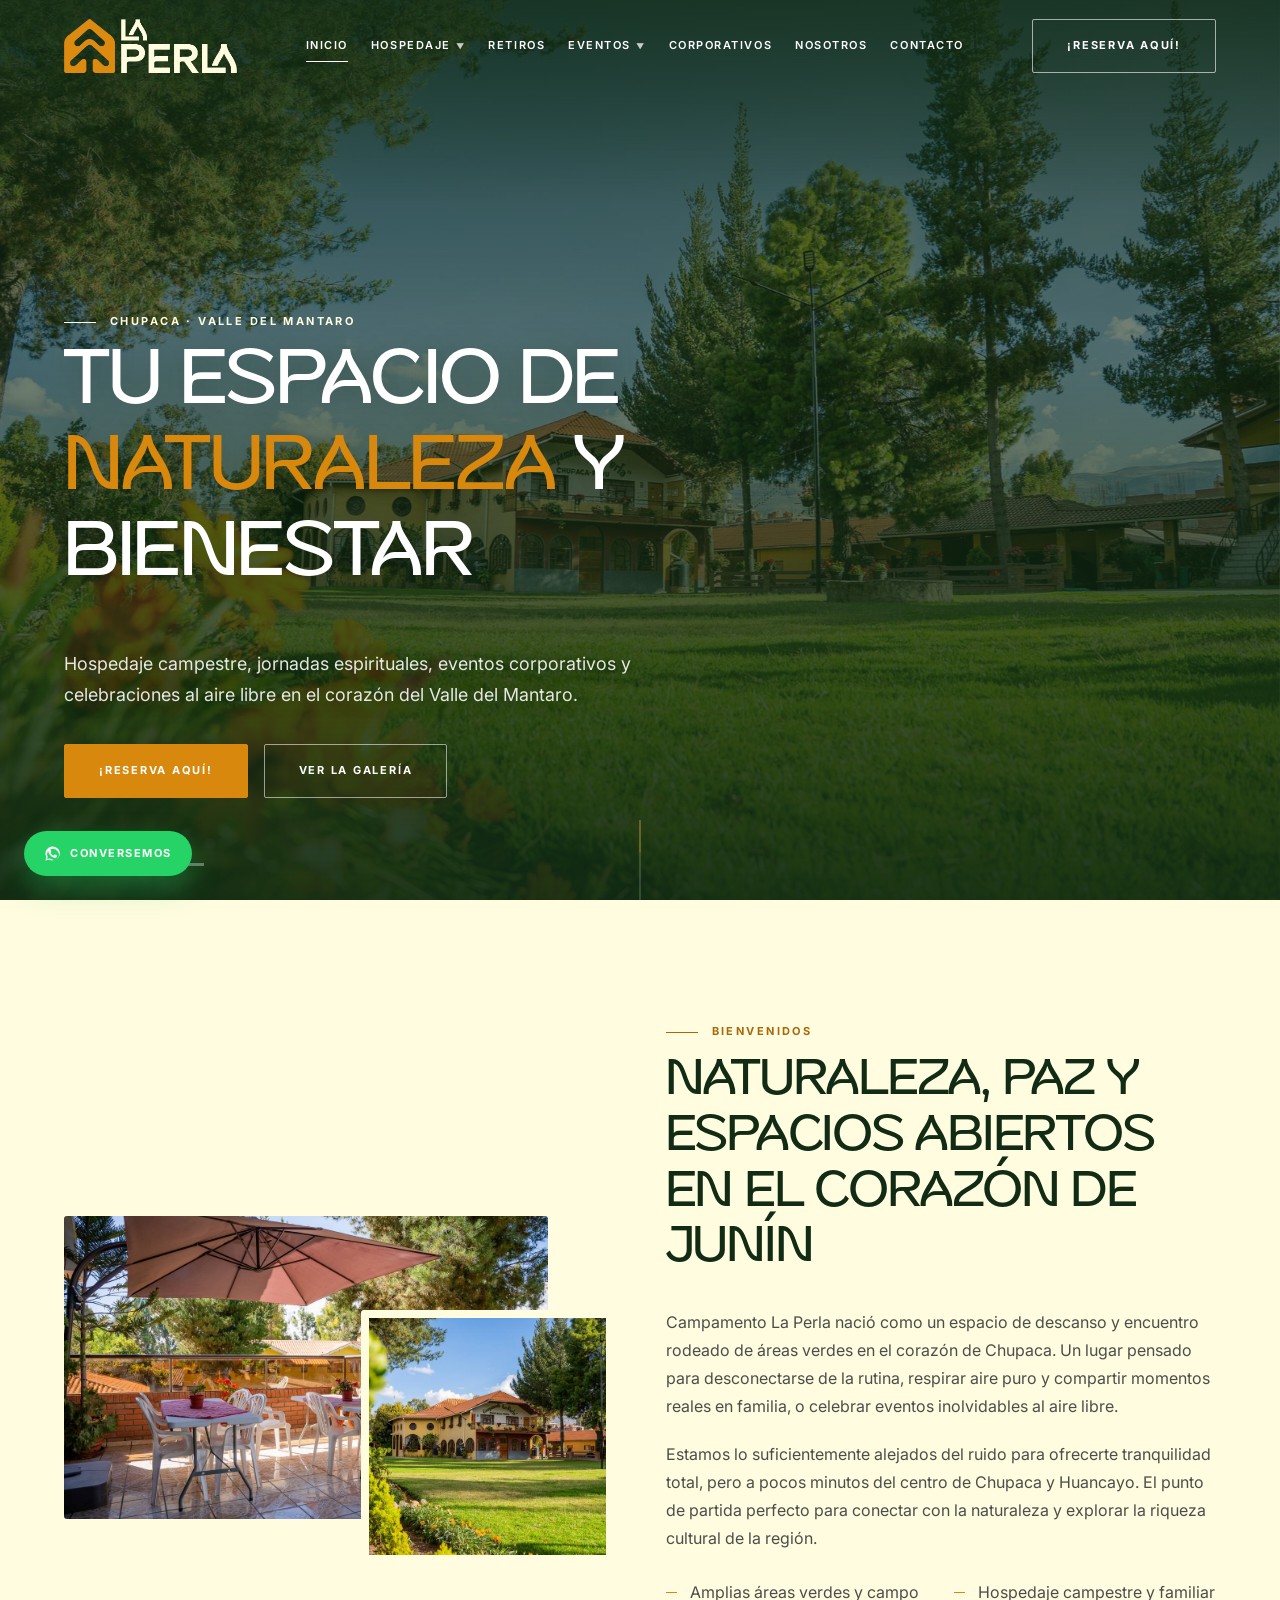
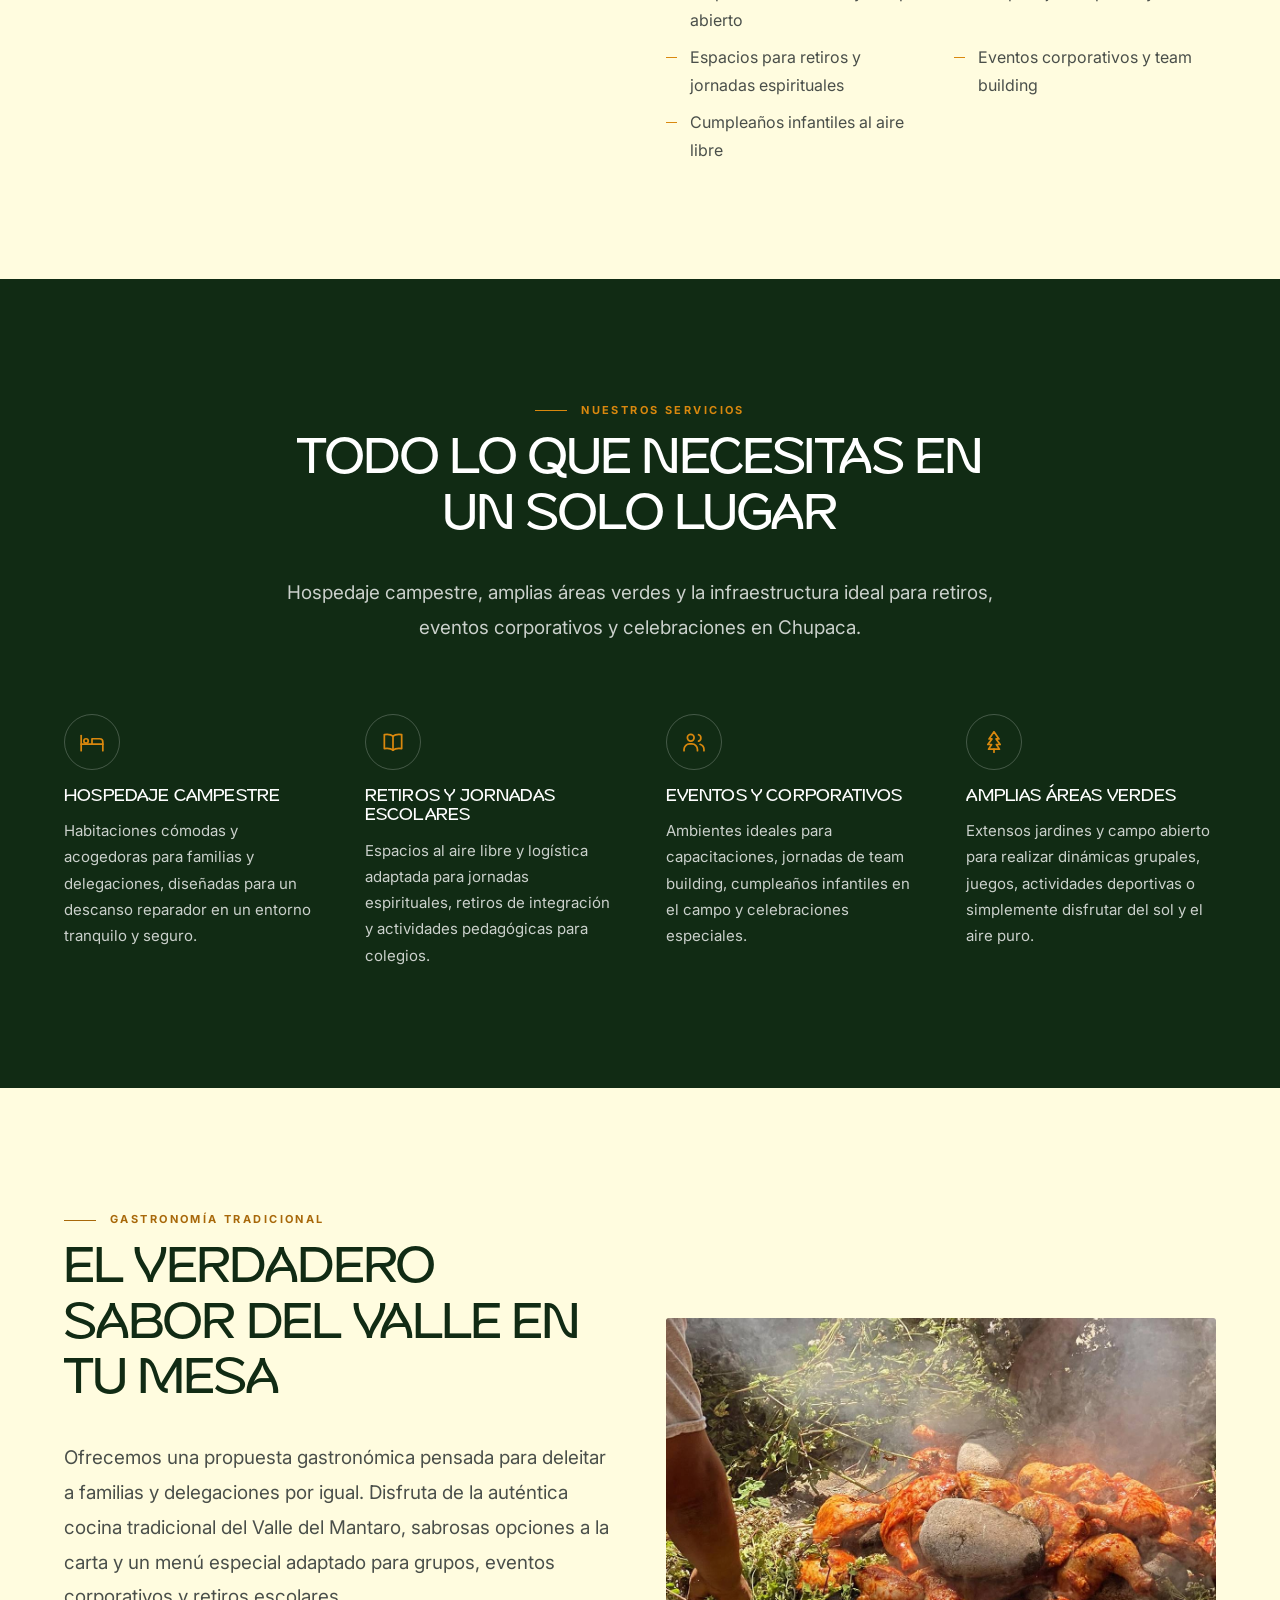
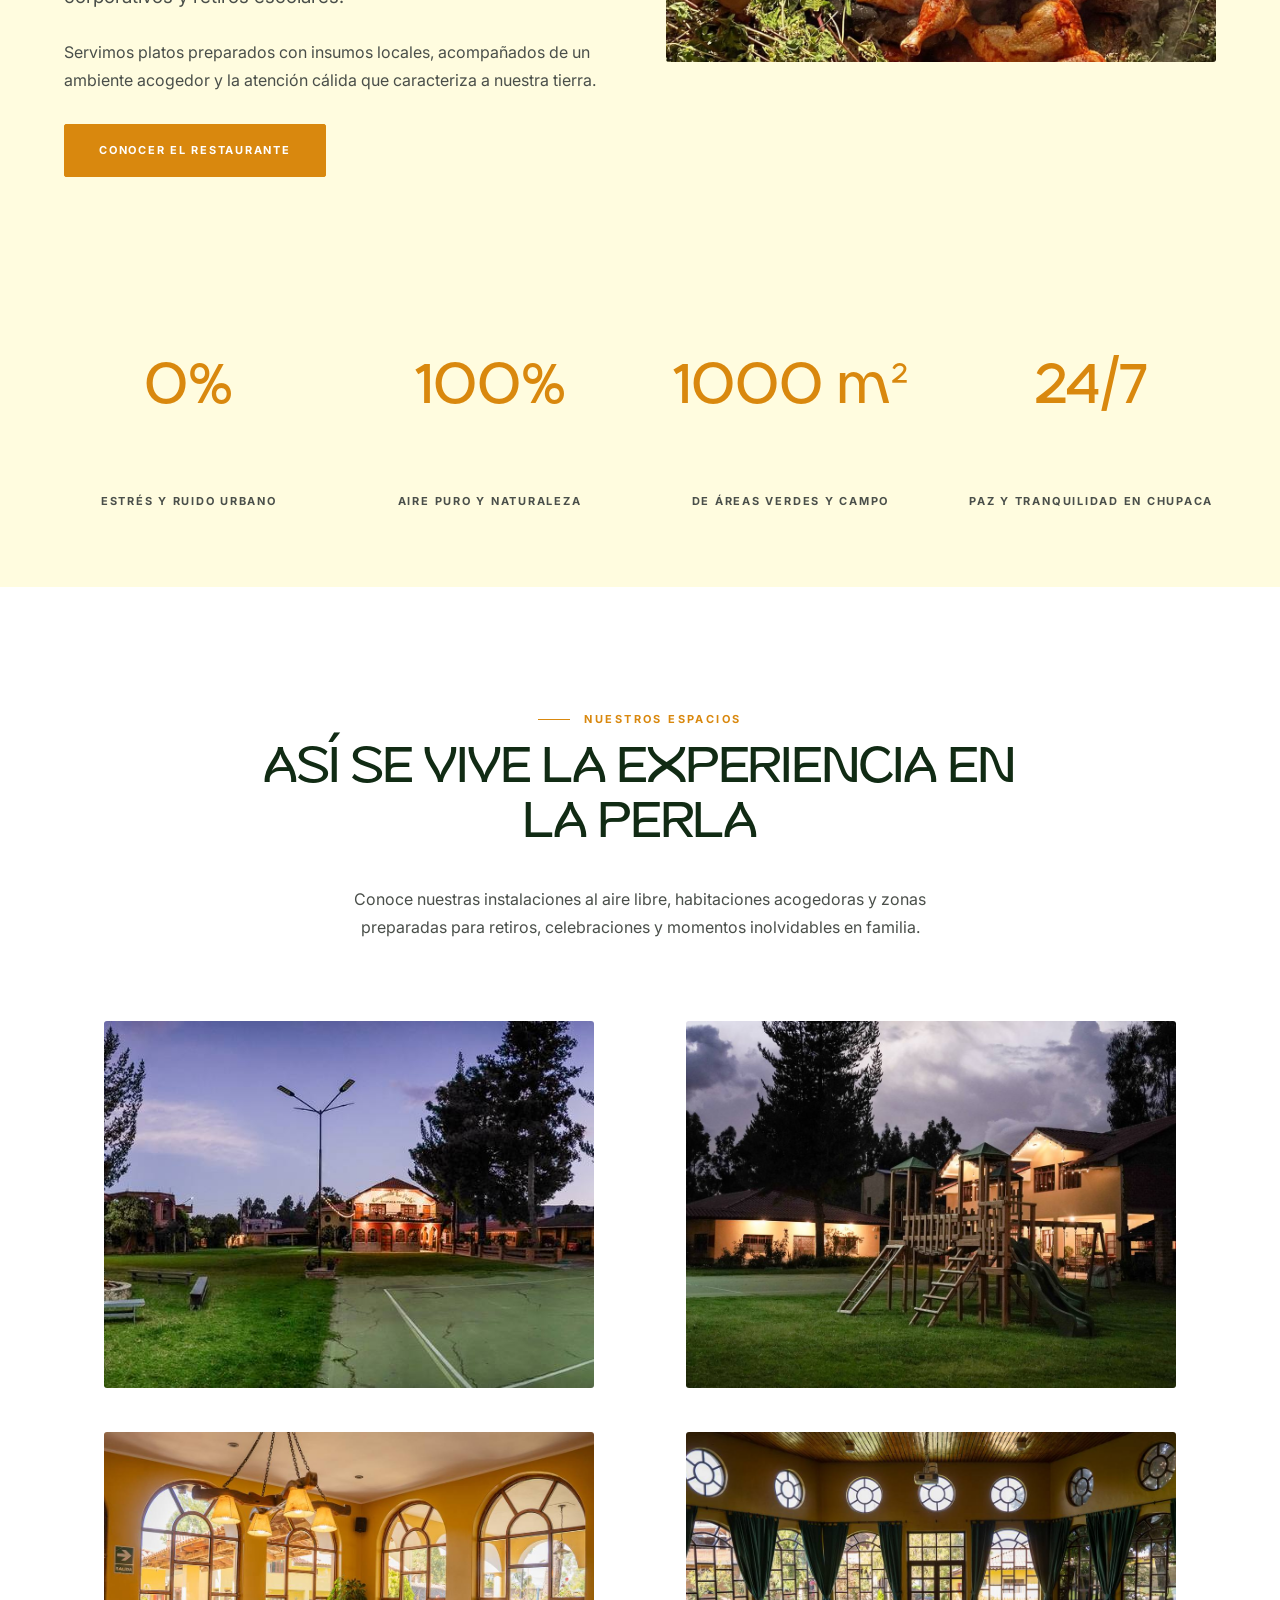
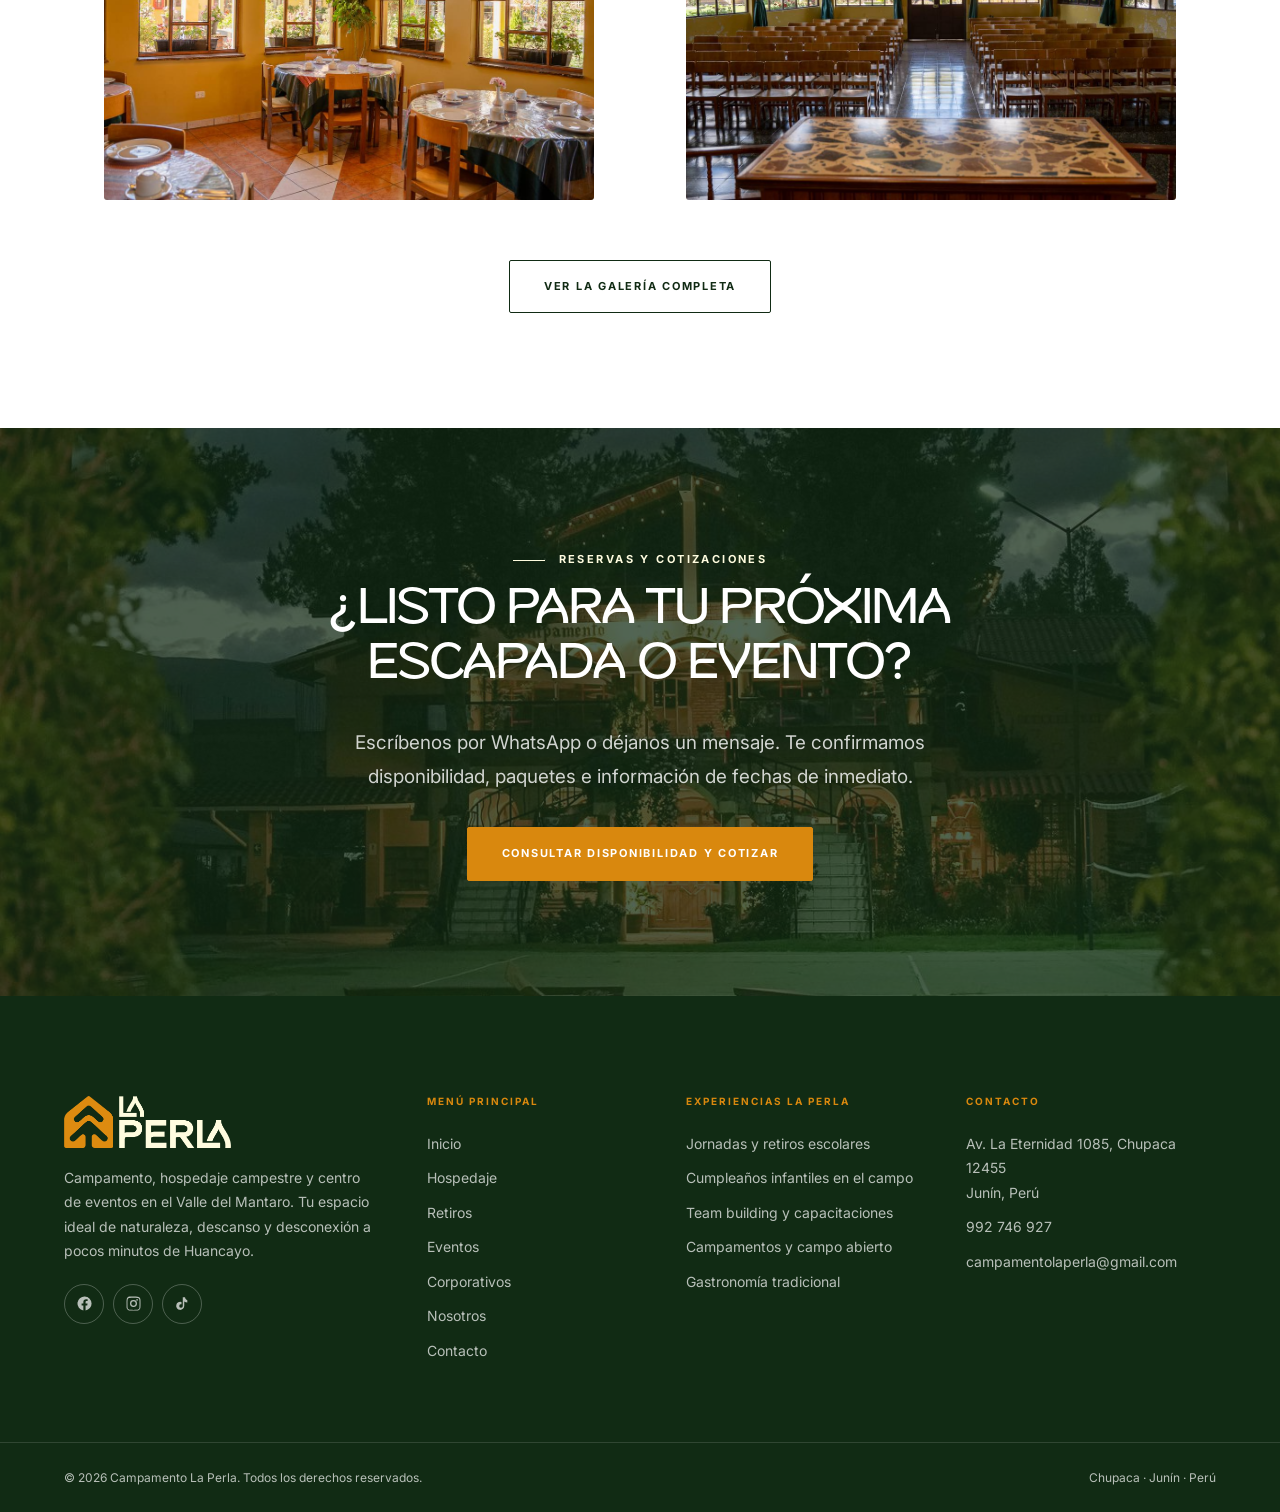
==== index.html @ 79bcc273 "Invierte los fondos de servicios y gastronomía en la portada - «Todo lo que necesitas en un solo lug" ====
<!DOCTYPE html>
<html lang="es-PE">
  <head>
    <meta charset="utf-8">
    <meta name="viewport" content="width=device-width, initial-scale=1">
    <title>Hospedaje campestre y eventos en Chupaca · Campamento La Perla</title>
    <meta name="description" content="Campamento La Perla: hospedaje campestre, retiros, eventos corporativos y celebraciones al aire libre en Chupaca, Valle del Mantaro, a minutos de Huancayo.">
    <meta name="theme-color" content="#112b14">
    <link rel="canonical" href="https://campamentolaperla.com.pe/index.html">

    <meta property="og:type" content="website">
    <meta property="og:site_name" content="Campamento La Perla">
    <meta property="og:title" content="Hospedaje campestre y eventos en Chupaca · Campamento La Perla">
    <meta property="og:description" content="Campamento La Perla: hospedaje campestre, retiros, eventos corporativos y celebraciones al aire libre en Chupaca, Valle del Mantaro, a minutos de Huancayo.">
    <meta property="og:image" content="https://campamentolaperla.com.pe/assets/img/hero-home-1.jpg">
    <meta property="og:locale" content="es_PE">

    <link rel="icon" type="image/png" sizes="32x32" href="favicon-32.png">
    <link rel="apple-touch-icon" href="favicon-180.png">
    <link rel="preload" as="font" type="font/woff2" href="assets/fonts/valden.woff2" crossorigin>
    <link rel="preload" as="font" type="font/woff2" href="assets/fonts/inter.woff2" crossorigin>
    <link rel="stylesheet" href="assets/css/style.css">
  </head>
  <body>
    <header class="site-header site-header--over" id="siteHeader">
      <div class="container site-header__inner">
        <a class="brand" href="index.html" aria-label="Campamento La Perla · inicio">
          <img class="brand__logo brand__logo--claro" src="assets/img/logo-claro.png"
               alt="Campamento La Perla" width="657" height="205">
          <img class="brand__logo brand__logo--oscuro" src="assets/img/logo-oscuro.png"
               alt="" aria-hidden="true" width="657" height="205">
        </a>

        <nav class="nav" aria-label="Navegación principal">
            <div class="nav__item"><a class="nav__link is-active" href="index.html">Inicio</a></div>
            <div class="nav__item">
              <a class="nav__link" href="hospedaje.html">Hospedaje <span class="nav__caret">▼</span></a>
              <div class="nav__sub">
              <a href="hospedaje.html">Habitaciones</a>
              <a href="restaurante.html">Restaurante</a>
              </div>
            </div>
            <div class="nav__item"><a class="nav__link" href="retiros.html">Retiros</a></div>
            <div class="nav__item">
              <a class="nav__link" href="eventos.html">Eventos <span class="nav__caret">▼</span></a>
              <div class="nav__sub">
              <a href="eventos.html">Eventos y fiestas</a>
              <a href="recreacion.html">Recreación</a>
              <a href="galeria.html">Galería</a>
              </div>
            </div>
            <div class="nav__item"><a class="nav__link" href="corporativos.html">Corporativos</a></div>
            <div class="nav__item"><a class="nav__link" href="nosotros.html">Nosotros</a></div>
            <div class="nav__item"><a class="nav__link" href="contacto.html">Contacto</a></div>
        </nav>

        <div class="site-header__actions">
          <a class="btn btn--ghost" href="contacto.html">¡Reserva aquí!</a>
          <button class="burger" id="burger" aria-label="Abrir menú" aria-expanded="false" aria-controls="mobileMenu">
            <span></span><span></span><span></span>
          </button>
        </div>
      </div>
    </header>

    <div class="mobile-menu" id="mobileMenu">
      <nav aria-label="Navegación móvil">
          <a href="index.html">Inicio</a>
          <a href="hospedaje.html">Hospedaje</a>
          <a class="is-sub" href="restaurante.html">Restaurante</a>
          <a href="retiros.html">Retiros</a>
          <a href="eventos.html">Eventos</a>
          <a class="is-sub" href="recreacion.html">Recreación</a>
          <a class="is-sub" href="galeria.html">Galería</a>
          <a href="corporativos.html">Corporativos</a>
          <a href="nosotros.html">Nosotros</a>
          <a href="contacto.html">Contacto</a>
      </nav>
      <div class="mobile-menu__foot">
        Av. La Eternidad 1085, Chupaca 12455<br>
        <a href="tel:+51992746927">992 746 927</a> · <a href="mailto:campamentolaperla@gmail.com">campamentolaperla@gmail.com</a>
      </div>
    </div>

    <main>
      <section class="hero">
        <div class="hero__slides" id="heroSlides">
          <div class="hero__slide is-active"><img src="assets/img/hero-home-1.jpg" alt="Áreas verdes de Campamento La Perla" fetchpriority="high"></div>
          <div class="hero__slide"><img src="assets/img/hero-home-2.jpg" alt="Fogata nocturna en el campamento" fetchpriority="high"></div>
          <div class="hero__slide"><img src="assets/img/hero-home-3.jpg" alt="Vista aérea del campamento y sus áreas verdes" fetchpriority="high"></div>
        </div>
        <div class="hero__media" style="z-index:1;background:transparent"><span style="display:none"></span></div>
        <div class="container hero__inner">
          <span class="eyebrow" style="color:var(--crema)" data-reveal>Chupaca · Valle del Mantaro</span>
          <h1 class="hero__title" data-reveal>Tu espacio de <em>naturaleza</em> y bienestar</h1>
          <p class="hero__sub" data-reveal>Hospedaje campestre, jornadas espirituales, eventos corporativos y celebraciones al aire libre en el corazón del Valle del Mantaro.</p>
          <div class="hero__actions" data-reveal>
            <a class="btn" href="contacto.html">¡Reserva aquí!</a>
            <a class="btn btn--outline-light" href="galeria.html">Ver la galería</a>
          </div>
        </div>
        <div class="hero__dots" id="heroDots">
          <button type="button" class="is-active" aria-label="Foto 1"></button>
          <button type="button" aria-label="Foto 2"></button>
          <button type="button" aria-label="Foto 3"></button>
        </div>
        <span class="scroll-cue" aria-hidden="true"></span>
      </section>

      <section class="section section--crema">
        <div class="container grid grid--split">
          <div class="media-stack" data-reveal>
            <div class="media media--wide media-stack__back"><img src="assets/img/home-intro.jpg" alt="Terraza con mesas y sombrillas frente a los jardines" loading="lazy" decoding="async"></div>
            <div class="media media--square media-stack__front"><img src="assets/img/home-intro-2.jpg" alt="Jardines y edificio principal" loading="lazy" decoding="async"></div>
          </div>
          <div data-reveal>
            <span class="eyebrow">Bienvenidos</span>
            <h2>Naturaleza, paz y espacios abiertos en el corazón de Junín</h2>
            <p>Campamento La Perla nació como un espacio de descanso y encuentro rodeado de áreas verdes en el corazón de Chupaca. Un lugar pensado para desconectarse de la rutina, respirar aire puro y compartir momentos reales en familia, o celebrar eventos inolvidables al aire libre.</p>
            <p>Estamos lo suficientemente alejados del ruido para ofrecerte tranquilidad total, pero a pocos minutos del centro de Chupaca y Huancayo. El punto de partida perfecto para conectar con la naturaleza y explorar la riqueza cultural de la región.</p>
            <ul class="check-list" style="margin-top:26px">
              <li>Amplias áreas verdes y campo abierto</li>
              <li>Hospedaje campestre y familiar</li>
              <li>Espacios para retiros y jornadas espirituales</li>
              <li>Eventos corporativos y team building</li>
              <li>Cumpleaños infantiles al aire libre</li>
            </ul>
          </div>
        </div>
      </section>

      <section class="section section--verde">
        <div class="container">
          <div class="stack-center section-head" data-reveal>
            <span class="eyebrow">Nuestros servicios</span>
            <h2>Todo lo que necesitas en un solo lugar</h2>
            <p class="lead">Hospedaje campestre, amplias áreas verdes y la infraestructura ideal para retiros, eventos corporativos y celebraciones en Chupaca.</p>
          </div>
          <div class="grid grid--4">
          <div class="feature" data-reveal>
            <div class="feature__icon"><svg viewBox="0 0 24 24" fill="none" stroke="currentColor" stroke-width="1.6" stroke-linecap="round" stroke-linejoin="round" aria-hidden="true"><path d="M2 20v-6h20v6"/><path d="M2 14V6"/><path d="M22 14v-2a3 3 0 0 0-3-3h-7v5"/><circle cx="6.5" cy="11" r="2"/></svg></div>
            <h4>Hospedaje campestre</h4>
            <p>Habitaciones cómodas y acogedoras para familias y delegaciones, diseñadas para un descanso reparador en un entorno tranquilo y seguro.</p>
          </div>
          <div class="feature" data-reveal>
            <div class="feature__icon"><svg viewBox="0 0 24 24" fill="none" stroke="currentColor" stroke-width="1.6" stroke-linecap="round" stroke-linejoin="round" aria-hidden="true"><path d="M12 6.6C10.4 5.1 7.9 4.6 4 5.1v13c3.9-.5 6.4 0 8 1.5 1.6-1.5 4.1-2 8-1.5v-13c-3.9-.5-6.4 0-8 1.5z"/><path d="M12 6.6v13"/></svg></div>
            <h4>Retiros y jornadas escolares</h4>
            <p>Espacios al aire libre y logística adaptada para jornadas espirituales, retiros de integración y actividades pedagógicas para colegios.</p>
          </div>
          <div class="feature" data-reveal>
            <div class="feature__icon"><svg viewBox="0 0 24 24" fill="none" stroke="currentColor" stroke-width="1.6" stroke-linecap="round" stroke-linejoin="round" aria-hidden="true"><circle cx="9" cy="8" r="3.1"/><path d="M2.8 20v-1.1A5.1 5.1 0 0 1 7.9 13.8h2.2a5.1 5.1 0 0 1 5.1 5.1V20"/><path d="M16.2 5.3a3.1 3.1 0 0 1 0 5.9"/><path d="M17.6 14.1A5.1 5.1 0 0 1 21.2 19v1"/></svg></div>
            <h4>Eventos y corporativos</h4>
            <p>Ambientes ideales para capacitaciones, jornadas de team building, cumpleaños infantiles en el campo y celebraciones especiales.</p>
          </div>
          <div class="feature" data-reveal>
            <div class="feature__icon"><svg viewBox="0 0 24 24" fill="none" stroke="currentColor" stroke-width="1.6" stroke-linecap="round" stroke-linejoin="round" aria-hidden="true"><path d="M12 2.6 7.4 9.2h2.7l-3.8 5.1h3.5L7 18.6h10l-2.8-4.3h3.5l-3.8-5.1h2.7z"/><path d="M12 18.6v2.8"/></svg></div>
            <h4>Amplias áreas verdes</h4>
            <p>Extensos jardines y campo abierto para realizar dinámicas grupales, juegos, actividades deportivas o simplemente disfrutar del sol y el aire puro.</p>
          </div>
          </div>
        </div>
      </section>

      <section class="section section--crema">
        <div class="container grid grid--split">
          <div data-reveal>
            <span class="eyebrow">Gastronomía tradicional</span>
            <h2>El verdadero sabor del valle en tu mesa</h2>
            <p class="lead">Ofrecemos una propuesta gastronómica pensada para deleitar a familias y delegaciones por igual. Disfruta de la auténtica cocina tradicional del Valle del Mantaro, sabrosas opciones a la carta y un menú especial adaptado para grupos, eventos corporativos y retiros escolares.</p>
            <p>Servimos platos preparados con insumos locales, acompañados de un ambiente acogedor y la atención cálida que caracteriza a nuestra tierra.</p>
            <p style="margin-top:30px"><a class="btn" href="restaurante.html">Conocer el restaurante</a></p>
          </div>
          <div class="media media--wide" data-reveal><img src="assets/img/home-gastronomia.jpg" alt="Pachamanca tradicional del Valle del Mantaro" loading="lazy" decoding="async"></div>
        </div>
      </section>

      <section class="section section--tight section--crema">
        <div class="container grid grid--4">
          <div class="stat" data-reveal><p class="stat__num">0%</p><p class="stat__label">Estrés y ruido urbano</p></div>
          <div class="stat" data-reveal><p class="stat__num">100%</p><p class="stat__label">Aire puro y naturaleza</p></div>
          <div class="stat" data-reveal><p class="stat__num">1000 m²</p><p class="stat__label">De áreas verdes y campo</p></div>
          <div class="stat" data-reveal><p class="stat__num">24/7</p><p class="stat__label">Paz y tranquilidad en Chupaca</p></div>
        </div>
      </section>

      <section class="section">
        <div class="container">
          <div class="stack-center section-head" data-reveal>
            <span class="eyebrow">Nuestros espacios</span>
            <h2>Así se vive la experiencia en La Perla</h2>
            <p>Conoce nuestras instalaciones al aire libre, habitaciones acogedoras y zonas preparadas para retiros, celebraciones y momentos inolvidables en familia.</p>
          </div>
          <div class="gallery" data-gallery>
            <figure class="gallery__item g-6" data-caption="Panorámica del campamento al atardecer"><img src="assets/img/home-espacios-1.jpg" alt="Panorámica del campamento al atardecer" loading="lazy" decoding="async"></figure>
            <figure class="gallery__item g-6" data-caption="Juegos y campo abierto al atardecer"><img src="assets/img/home-espacios-2.jpg" alt="Juegos y campo abierto al atardecer" loading="lazy" decoding="async"></figure>
            <figure class="gallery__item g-6" data-caption="Comedor del restaurante"><img src="assets/img/home-espacios-3.jpg" alt="Comedor del restaurante" loading="lazy" decoding="async"></figure>
            <figure class="gallery__item g-6" data-caption="Salón de convenciones"><img src="assets/img/home-espacios-4.jpg" alt="Salón de convenciones" loading="lazy" decoding="async"></figure>
          </div>
          <p class="stack-center" style="margin-top:44px" data-reveal><a class="btn btn--ghost" href="galeria.html">Ver la galería completa</a></p>
        </div>
      </section>

      <section class="section cta-band">
        <div class="cta-band__media"><img src="assets/img/home-cta.jpg" alt="¿Listo para tu próxima escapada o evento?" loading="lazy" decoding="async"></div>
        <div class="container stack-center text-light" data-reveal>
          <span class="eyebrow">Reservas y cotizaciones</span>
          <h2>¿Listo para tu próxima escapada o evento?</h2>
          <p class="lead">Escríbenos por WhatsApp o déjanos un mensaje. Te confirmamos disponibilidad, paquetes e información de fechas de inmediato.</p>
          <p style="margin-top:32px"><a class="btn" href="contacto.html">Consultar disponibilidad y cotizar</a></p>
        </div>
      </section>
    </main>

    <footer class="site-footer">
      <div class="container site-footer__grid">
        <div>
          <a class="brand" href="index.html" aria-label="Campamento La Perla · inicio">
          <img class="brand__logo brand__logo--claro" src="assets/img/logo-claro.png"
               alt="Campamento La Perla" width="657" height="205">
          <img class="brand__logo brand__logo--oscuro" src="assets/img/logo-oscuro.png"
               alt="" aria-hidden="true" width="657" height="205">
        </a>
          <p style="font-size:14px;max-width:36ch">Campamento, hospedaje campestre y centro de eventos en el Valle del Mantaro. Tu espacio ideal de naturaleza, descanso y desconexión a pocos minutos de Huancayo.</p>
          <div class="socials" style="margin-top:20px">
            <a href="https://www.facebook.com/laperlachupaca" target="_blank" rel="noopener" aria-label="Facebook"><svg viewBox="0 0 24 24" aria-hidden="true"><path d="M22 12a10 10 0 10-11.6 9.9v-7h-2.5V12h2.5V9.8c0-2.5 1.5-3.9 3.8-3.9 1.1 0 2.2.2 2.2.2v2.5h-1.3c-1.2 0-1.6.8-1.6 1.6V12h2.8l-.4 2.9h-2.4v7A10 10 0 0022 12z"/></svg></a>
            <a href="https://www.instagram.com/la_perla_campamento/" target="_blank" rel="noopener" aria-label="Instagram"><svg viewBox="0 0 24 24" aria-hidden="true"><path d="M12 2.2c3.2 0 3.6 0 4.9.1 1.2.1 1.8.2 2.2.4.6.2 1 .5 1.4.9.4.4.7.8.9 1.4.2.4.4 1 .4 2.2.1 1.3.1 1.7.1 4.9s0 3.6-.1 4.9c-.1 1.2-.2 1.8-.4 2.2-.2.6-.5 1-.9 1.4-.4.4-.8.7-1.4.9-.4.2-1 .4-2.2.4-1.3.1-1.7.1-4.9.1s-3.6 0-4.9-.1c-1.2-.1-1.8-.2-2.2-.4-.6-.2-1-.5-1.4-.9-.4-.4-.7-.8-.9-1.4-.2-.4-.4-1-.4-2.2C2.2 15.6 2.2 15.2 2.2 12s0-3.6.1-4.9c.1-1.2.2-1.8.4-2.2.2-.6.5-1 .9-1.4.4-.4.8-.7 1.4-.9.4-.2 1-.4 2.2-.4C8.4 2.2 8.8 2.2 12 2.2zm0 1.8c-3.1 0-3.5 0-4.7.1-.9 0-1.4.2-1.7.3-.4.2-.7.4-1 .7-.3.3-.5.6-.7 1-.1.3-.3.8-.3 1.7-.1 1.2-.1 1.6-.1 4.7s0 3.5.1 4.7c0 .9.2 1.4.3 1.7.2.4.4.7.7 1 .3.3.6.5 1 .7.3.1.8.3 1.7.3 1.2.1 1.6.1 4.7.1s3.5 0 4.7-.1c.9 0 1.4-.2 1.7-.3.4-.2.7-.4 1-.7.3-.3.5-.6.7-1 .1-.3.3-.8.3-1.7.1-1.2.1-1.6.1-4.7s0-3.5-.1-4.7c0-.9-.2-1.4-.3-1.7-.2-.4-.4-.7-.7-1-.3-.3-.6-.5-1-.7-.3-.1-.8-.3-1.7-.3-1.2-.1-1.6-.1-4.7-.1zm0 3.1a4.9 4.9 0 110 9.8 4.9 4.9 0 010-9.8zm0 8a3.1 3.1 0 100-6.2 3.1 3.1 0 000 6.2zm6.2-8.2a1.15 1.15 0 11-2.3 0 1.15 1.15 0 012.3 0z"/></svg></a>
            <a href="https://www.tiktok.com/@laperlahospedaje" target="_blank" rel="noopener" aria-label="TikTok"><svg viewBox="0 0 24 24" aria-hidden="true"><path d="M16.6 5.8a4.3 4.3 0 01-1-2.8h-3.2v12.6a2.5 2.5 0 11-1.8-2.4V9.9a5.7 5.7 0 103.9 5.4V9.1a7.4 7.4 0 004.3 1.4V7.3a4.3 4.3 0 01-2.2-1.5z"/></svg></a>
          </div>
        </div>
        <div>
          <h4>Menú principal</h4>
          <ul>
            <li><a href="index.html">Inicio</a></li><li><a href="hospedaje.html">Hospedaje</a></li><li><a href="retiros.html">Retiros</a></li><li><a href="eventos.html">Eventos</a></li><li><a href="corporativos.html">Corporativos</a></li><li><a href="nosotros.html">Nosotros</a></li><li><a href="contacto.html">Contacto</a></li>
          </ul>
        </div>
        <div>
          <h4>Experiencias La Perla</h4>
          <ul>
            <li><a href="retiros.html">Jornadas y retiros escolares</a></li>
            <li><a href="eventos.html">Cumpleaños infantiles en el campo</a></li>
            <li><a href="corporativos.html">Team building y capacitaciones</a></li>
            <li><a href="recreacion.html">Campamentos y campo abierto</a></li>
            <li><a href="restaurante.html">Gastronomía tradicional</a></li>
          </ul>
        </div>
        <div>
          <h4>Contacto</h4>
          <ul>
            <li>Av. La Eternidad 1085, Chupaca 12455<br>Junín, Perú</li>
            <li><a href="tel:+51992746927">992 746 927</a></li>
            <li><a href="mailto:campamentolaperla@gmail.com">campamentolaperla@gmail.com</a></li>
          </ul>
        </div>
      </div>
      <div class="container site-footer__bottom">
        <span>© <span id="year">2026</span> Campamento La Perla. Todos los derechos reservados.</span>
        <span>Chupaca · Junín · Perú</span>
      </div>
    </footer>

    <a class="wa-float" href="https://wa.me/51992746927?text=Hola%2C%20quisiera%20consultar%20disponibilidad%20en%20Campamento%20La%20Perla" target="_blank" rel="noopener">
      <svg viewBox="0 0 24 24" aria-hidden="true"><path d="M17.5 14.4c-.3-.2-1.7-.9-2-1-.3-.1-.5-.1-.7.2-.2.3-.7 1-.9 1.2-.2.2-.3.2-.6.1-.3-.2-1.2-.5-2.3-1.4-.9-.8-1.4-1.7-1.6-2-.2-.3 0-.5.1-.6l.5-.5c.1-.2.2-.3.3-.5 0-.2 0-.4-.1-.5l-.9-2.2c-.2-.6-.5-.5-.7-.5h-.6c-.2 0-.5.1-.8.4-.3.3-1 1-1 2.5s1.1 2.9 1.2 3.1c.2.2 2.2 3.3 5.2 4.6.7.3 1.3.5 1.7.6.7.2 1.4.2 1.9.1.6-.1 1.7-.7 2-1.4.2-.7.2-1.2.2-1.4-.1-.1-.3-.2-.6-.3zM12 2a10 10 0 00-8.6 15L2 22l5.2-1.4A10 10 0 1012 2zm0 18.2a8.2 8.2 0 01-4.2-1.1l-.3-.2-3.1.8.8-3-.2-.3a8.2 8.2 0 1113.2 3.4 8.2 8.2 0 01-6.2 2.4z"/></svg><span>Conversemos</span>
    </a>

    <button class="to-top" id="toTop" aria-label="Volver arriba">↑</button>

    <div class="lightbox" id="lightbox" role="dialog" aria-modal="true" aria-label="Visor de imágenes">
      <button class="lightbox__close" data-lb="close" aria-label="Cerrar">×</button>
      <button class="lightbox__nav lightbox__nav--prev" data-lb="prev" aria-label="Anterior">‹</button>
      <img id="lightboxImg" src="" alt="Imagen ampliada de la galería">
      <button class="lightbox__nav lightbox__nav--next" data-lb="next" aria-label="Siguiente">›</button>
      <p class="lightbox__caption" id="lightboxCaption"></p>
    </div>

    <script src="assets/js/main.js" defer></script>
  </body>
</html>
---- assets/css/style.css ----
/* ==========================================================================
   Campamento La Perla — hoja de estilos principal
   Paleta y tipografías según el manual de marca:
     Verde #112b14 · Naranja #d9880e · Crema #fffcdf
     Títulos: Valden · Cuerpo: Inter
   ========================================================================== */

/* --------------------------------------------------------------------------
   1. Tipografías (autoalojadas, sin depender de Google Fonts)
   -------------------------------------------------------------------------- */
@font-face {
  font-family: "Valden";
  src: url("../fonts/valden.woff2") format("woff2");
  font-weight: 400;
  font-style: normal;
  font-display: swap;
}

/* Inter variable: cubre todos los pesos de 100 a 900 en un solo archivo */
@font-face {
  font-family: "Inter";
  src: url("../fonts/inter.woff2") format("woff2-variations"),
       url("../fonts/inter.woff2") format("woff2");
  font-weight: 100 900;
  font-style: normal;
  font-display: swap;
}

/* --------------------------------------------------------------------------
   2. Tokens
   -------------------------------------------------------------------------- */
:root {
  --font-display: "Valden", "Trebuchet MS", Avenir, sans-serif;
  --font-body: "Inter", -apple-system, BlinkMacSystemFont, "Segoe UI", Roboto, sans-serif;

  /* Colores corporativos */
  --verde: #112b14;
  --naranja: #d9880e;
  --crema: #fffcdf;

  /* Derivados */
  --verde-claro: #1d4423;
  --verde-suave: #2f5c36;
  --naranja-oscuro: #a8680a;
  --crema-oscuro: #f2eec9;

  --color-text: #4a4f4a;
  --color-heading: var(--verde);
  --color-text-light: #fff;
  --color-text-muted: #8a8f88;

  --bg-primary: #fff;
  --bg-crema: var(--crema);
  --bg-verde: var(--verde);
  --bg-naranja: var(--naranja);

  --borde: #e4e2d2;

  --header-h: 92px;
  --gutter: clamp(20px, 5vw, 80px);
  --section-y: clamp(70px, 9vw, 130px);
  --maxw: 1320px;

  --ease: cubic-bezier(0.25, 0.46, 0.45, 0.94);

  scroll-behavior: smooth;
}

/* --------------------------------------------------------------------------
   3. Reset
   -------------------------------------------------------------------------- */
*, *::before, *::after { box-sizing: border-box; }
html, body { margin: 0; padding: 0; }

body {
  font-family: var(--font-body);
  font-size: 16px;
  font-weight: 400;
  line-height: 1.75;
  color: var(--color-text);
  background: var(--bg-primary);
  -webkit-font-smoothing: antialiased;
  overflow-x: hidden;
}
body.is-locked { overflow: hidden; }

img { max-width: 100%; height: auto; display: block; }
a { color: inherit; text-decoration: none; }
button { font: inherit; color: inherit; background: none; border: 0; cursor: pointer; }
ul { margin: 0; padding: 0; list-style: none; }
::selection { background: var(--naranja); color: #fff; }

/* --------------------------------------------------------------------------
   4. Tipografía
   -------------------------------------------------------------------------- */
h1, h2, h3, h4, h5, h6 {
  margin: 0 0 0.5em;
  font-family: var(--font-display);
  font-weight: 400;
  color: var(--color-heading);
  line-height: 1.12;
  letter-spacing: -0.005em;
  text-transform: uppercase;
}
h1 { font-size: clamp(2.3rem, 6vw, 5rem); }
h2 { font-size: clamp(1.85rem, 4vw, 3.1rem); }
h3 { font-size: clamp(1.25rem, 2.1vw, 1.75rem); }
h4 { font-size: 1.08rem; letter-spacing: 0.01em; }

p { margin: 0 0 1.2em; }
p:last-child { margin-bottom: 0; }
.lead { font-size: clamp(1.02rem, 1.5vw, 1.18rem); line-height: 1.85; }

.eyebrow {
  display: inline-block;
  margin: 0 0 20px;
  font-family: var(--font-body);
  font-size: 11px;
  font-weight: 700;
  letter-spacing: 0.22em;
  text-transform: uppercase;
  color: var(--naranja);
}
.eyebrow::before {
  content: "";
  display: inline-block;
  width: 32px;
  height: 1px;
  margin-right: 14px;
  vertical-align: middle;
  background: currentColor;
}

/* Bloques sobre fondo oscuro o de color */
.text-light,
.text-light h1, .text-light h2, .text-light h3, .text-light h4 { color: #fff; }
.text-light p { color: rgba(255, 255, 255, 0.8); }
.text-light .eyebrow { color: var(--crema); }

.section--crema { background: var(--bg-crema); }
.section--crema h2, .section--crema h3, .section--crema h4 { color: var(--verde); }
.section--crema .eyebrow { color: var(--naranja-oscuro); }

.section--naranja { background: var(--bg-naranja); }
.section--naranja, .section--naranja p { color: rgba(255, 255, 255, 0.92); }
.section--naranja h2, .section--naranja h3, .section--naranja h4 { color: #fff; }
.section--naranja .eyebrow { color: var(--crema); }

.section--verde { background: var(--bg-verde); }
.section--verde, .section--verde p { color: rgba(255, 255, 255, 0.78); }
.section--verde h2, .section--verde h3, .section--verde h4 { color: #fff; }
.section--verde .eyebrow { color: var(--naranja); }

/* --------------------------------------------------------------------------
   5. Layout
   -------------------------------------------------------------------------- */
.container {
  width: 100%;
  max-width: var(--maxw);
  margin-inline: auto;
  padding-inline: var(--gutter);
}
.container--narrow { max-width: 900px; }

.section { padding-block: var(--section-y); }
.section--tight { padding-block: clamp(48px, 6vw, 90px); }

.grid { display: grid; gap: clamp(28px, 4vw, 60px); }
.grid--2 { grid-template-columns: repeat(2, 1fr); }
.grid--3 { grid-template-columns: repeat(3, 1fr); }
.grid--4 { grid-template-columns: repeat(4, 1fr); }
.grid--split { grid-template-columns: 1fr 1fr; align-items: center; }

.stack-center { text-align: center; max-width: 760px; margin-inline: auto; }
.section-head { margin-bottom: clamp(40px, 5vw, 68px); }
.section-head p { max-width: 62ch; }
.stack-center.section-head p { margin-inline: auto; }

/* --------------------------------------------------------------------------
   6. Botones
   -------------------------------------------------------------------------- */
.btn {
  --btn-fg: #fff;
  --btn-bg: var(--naranja);
  --btn-bd: var(--naranja);
  display: inline-flex;
  align-items: center;
  justify-content: center;
  gap: 10px;
  padding: 16px 34px;
  font-family: var(--font-body);
  font-size: 11px;
  font-weight: 700;
  letter-spacing: 0.16em;
  text-transform: uppercase;
  color: var(--btn-fg);
  background: var(--btn-bg);
  border: 1px solid var(--btn-bd);
  border-radius: 2px;
  transition: background 0.3s var(--ease), color 0.3s var(--ease),
              border-color 0.3s var(--ease), transform 0.3s var(--ease);
}
.btn:hover { transform: translateY(-2px); --btn-bg: var(--naranja-oscuro); --btn-bd: var(--naranja-oscuro); }

.btn--verde { --btn-bg: var(--verde); --btn-bd: var(--verde); }
.btn--verde:hover { --btn-bg: var(--verde-claro); --btn-bd: var(--verde-claro); }

.btn--ghost { --btn-bg: transparent; --btn-fg: var(--verde); --btn-bd: var(--verde); }
.btn--ghost:hover { --btn-bg: var(--verde); --btn-fg: #fff; --btn-bd: var(--verde); }

.btn--light { --btn-bg: var(--crema); --btn-fg: var(--verde); --btn-bd: var(--crema); }
.btn--light:hover { --btn-bg: #fff; --btn-bd: #fff; }

.btn--outline-light { --btn-bg: transparent; --btn-fg: #fff; --btn-bd: rgba(255, 255, 255, 0.55); }
.btn--outline-light:hover { --btn-bg: #fff; --btn-fg: var(--verde); --btn-bd: #fff; }

.link-underline {
  position: relative;
  display: inline-block;
  padding-bottom: 4px;
  font-family: var(--font-body);
  font-size: 11px;
  font-weight: 700;
  letter-spacing: 0.18em;
  text-transform: uppercase;
  color: var(--naranja);
}
.link-underline::after {
  content: "";
  position: absolute;
  inset: auto 0 0 0;
  height: 1px;
  background: currentColor;
  transform: scaleX(1);
  transform-origin: right;
  transition: transform 0.4s var(--ease);
}
.link-underline:hover::after { transform: scaleX(0); }

/* --------------------------------------------------------------------------
   7. Cabecera y navegación
   -------------------------------------------------------------------------- */
.site-header {
  position: fixed;
  inset: 0 0 auto 0;
  z-index: 900;
  height: var(--header-h);
  display: flex;
  align-items: center;
  transition: background 0.4s var(--ease), height 0.4s var(--ease), box-shadow 0.4s var(--ease);
}
.site-header__inner {
  display: flex;
  align-items: center;
  justify-content: space-between;
  gap: 20px;
  width: 100%;
}

/* Logotipo: dos variantes, se alternan según el fondo */
.brand { display: block; flex-shrink: 0; line-height: 0; }
.brand__logo {
  display: block;
  width: auto;
  height: 54px;
  transition: height 0.4s var(--ease);
}
.brand__logo--oscuro { display: none; }
.site-header.is-stuck .brand__logo { height: 42px; }
.site-header.is-stuck .brand__logo--claro { display: none; }
.site-header.is-stuck .brand__logo--oscuro { display: block; }
.site-footer .brand__logo { height: 52px; }

.nav { display: flex; align-items: center; gap: clamp(12px, 1.8vw, 28px); }
.nav__item { position: relative; }
.nav__link {
  position: relative;
  display: inline-flex;
  align-items: center;
  gap: 5px;
  padding-block: 8px;
  font-family: var(--font-body);
  font-size: 11px;
  font-weight: 600;
  letter-spacing: 0.14em;
  text-transform: uppercase;
  white-space: nowrap;
}
.nav__link::after {
  content: "";
  position: absolute;
  inset: auto 0 2px 0;
  height: 1px;
  background: currentColor;
  transform: scaleX(0);
  transform-origin: left;
  transition: transform 0.35s var(--ease);
}
.nav__link:hover::after,
.nav__link.is-active::after { transform: scaleX(1); }
.nav__caret { font-size: 8px; opacity: 0.75; transition: transform 0.3s var(--ease); }
.nav__item:hover .nav__caret { transform: rotate(180deg); }

/* Submenú desplegable */
.nav__sub {
  position: absolute;
  top: 100%;
  left: 50%;
  min-width: 210px;
  padding: 10px 0;
  background: #fff;
  border-top: 2px solid var(--naranja);
  box-shadow: 0 18px 40px rgba(17, 43, 20, 0.16);
  opacity: 0;
  visibility: hidden;
  transform: translate(-50%, 8px);
  transition: opacity 0.28s var(--ease), transform 0.28s var(--ease), visibility 0.28s;
}
.nav__item:hover .nav__sub,
.nav__item:focus-within .nav__sub { opacity: 1; visibility: visible; transform: translate(-50%, 0); }
.nav__sub a {
  display: block;
  padding: 10px 22px;
  font-size: 11px;
  font-weight: 600;
  letter-spacing: 0.12em;
  text-transform: uppercase;
  color: var(--verde);
  white-space: nowrap;
  transition: background 0.25s var(--ease), color 0.25s var(--ease), padding-left 0.25s var(--ease);
}
.nav__sub a:hover,
.nav__sub a.is-active { background: var(--crema); color: var(--naranja-oscuro); padding-left: 28px; }

.site-header__actions { display: flex; align-items: center; gap: 16px; }

/* Sobre la foto de portada */
.site-header--over { color: #fff; }
.site-header--over::before {
  content: "";
  position: absolute;
  inset: 0 0 auto 0;
  height: 220%;
  z-index: -1;
  background: linear-gradient(180deg, rgba(17, 43, 20, 0.6) 0%, rgba(17, 43, 20, 0) 100%);
  pointer-events: none;
  transition: opacity 0.4s var(--ease);
}
.site-header--over .btn--ghost { --btn-fg: #fff; --btn-bd: rgba(255, 255, 255, 0.6); }
.site-header--over .btn--ghost:hover { --btn-bg: #fff; --btn-fg: var(--verde); --btn-bd: #fff; }

/* Tras hacer scroll */
.site-header.is-stuck {
  height: 74px;
  color: var(--verde);
  background: #fff;
  box-shadow: 0 2px 18px rgba(17, 43, 20, 0.09);
}
.site-header--over.is-stuck::before { opacity: 0; }
.site-header.is-stuck .btn--ghost { --btn-fg: var(--verde); --btn-bd: var(--verde); }

/* Hamburguesa */
.burger {
  display: none;
  flex-direction: column;
  justify-content: center;
  gap: 5px;
  width: 34px;
  height: 34px;
  z-index: 1001;
}
.burger span {
  display: block;
  width: 100%;
  height: 1.5px;
  background: currentColor;
  transition: transform 0.35s var(--ease), opacity 0.25s var(--ease);
}
.burger.is-open span:nth-child(1) { transform: translateY(6.5px) rotate(45deg); }
.burger.is-open span:nth-child(2) { opacity: 0; }
.burger.is-open span:nth-child(3) { transform: translateY(-6.5px) rotate(-45deg); }

/* Menú móvil */
.mobile-menu {
  position: fixed;
  inset: 0;
  z-index: 950;
  display: flex;
  flex-direction: column;
  justify-content: center;
  padding: 96px var(--gutter) 40px;
  background: var(--verde);
  color: #fff;
  overflow-y: auto;
  opacity: 0;
  visibility: hidden;
  transform: translateY(-12px);
  transition: opacity 0.4s var(--ease), transform 0.4s var(--ease), visibility 0.4s;
}
.mobile-menu.is-open { opacity: 1; visibility: visible; transform: none; }
.mobile-menu a {
  display: block;
  padding: 9px 0;
  font-family: var(--font-display);
  font-size: clamp(1.4rem, 5.5vw, 2rem);
  text-transform: uppercase;
  color: #fff;
  transition: color 0.3s var(--ease), padding-left 0.3s var(--ease);
}
.mobile-menu a:hover { color: var(--naranja); padding-left: 10px; }
.mobile-menu .is-sub { padding-left: 18px; font-size: clamp(1rem, 3.6vw, 1.25rem); opacity: 0.82; }
.mobile-menu .is-sub:hover { padding-left: 26px; }
.mobile-menu__foot {
  margin-top: 30px;
  padding-top: 22px;
  border-top: 1px solid rgba(255, 255, 255, 0.18);
  font-size: 13px;
  color: rgba(255, 255, 255, 0.68);
}

/* --------------------------------------------------------------------------
   8. Portada
   -------------------------------------------------------------------------- */
.hero {
  position: relative;
  display: flex;
  align-items: flex-end;
  min-height: 100svh;
  padding-bottom: clamp(56px, 8vw, 104px);
  overflow: hidden;
  color: #fff;
}
.hero--compact {
  min-height: 60svh;
  align-items: center;
  padding-block: calc(var(--header-h) + 40px) 40px;
}

.hero__media { position: absolute; inset: 0; z-index: 0; }
.hero__media img { width: 100%; height: 100%; object-fit: cover; }
.hero__media::after {
  content: "";
  position: absolute;
  inset: 0;
  background: linear-gradient(180deg, rgba(17, 43, 20, 0.78) 0%, rgba(17, 43, 20, 0.58) 38%, rgba(17, 43, 20, 0.94) 100%);
}

/* Carrusel de portada */
.hero__slides { position: absolute; inset: 0; z-index: 0; }
.hero__slide {
  position: absolute;
  inset: 0;
  opacity: 0;
  transition: opacity 1.4s var(--ease);
}
.hero__slide.is-active { opacity: 1; }
.hero__slide img { width: 100%; height: 100%; object-fit: cover; }
.hero__slide.is-active img { animation: heroZoom 9s var(--ease) both; }
@keyframes heroZoom { from { transform: scale(1.06); } to { transform: scale(1); } }

.hero__dots {
  position: absolute;
  left: var(--gutter);
  bottom: clamp(20px, 3vw, 34px);
  z-index: 4;
  display: flex;
  gap: 10px;
}
.hero__dots button {
  width: 40px;
  height: 3px;
  background: rgba(255, 255, 255, 0.35);
  transition: background 0.3s var(--ease);
}
.hero__dots button.is-active { background: var(--naranja); }

.hero__inner { position: relative; z-index: 2; width: 100%; }
.hero__title { color: #fff; max-width: 16ch; text-shadow: 0 2px 30px rgba(17, 43, 20, 0.4); }
.hero__title em { font-style: normal; color: var(--naranja); }
.hero__sub {
  max-width: 56ch;
  margin-top: 10px;
  font-size: clamp(1rem, 1.4vw, 1.14rem);
  color: rgba(255, 255, 255, 0.88);
  text-shadow: 0 1px 16px rgba(17, 43, 20, 0.5);
}
.hero__actions { display: flex; flex-wrap: wrap; align-items: center; gap: 16px; margin-top: 34px; }

/* Cabecera de página interior */
.page-head .hero__media::after {
  background: linear-gradient(180deg, rgba(17, 43, 20, 0.68) 0%, rgba(17, 43, 20, 0.5) 55%, rgba(17, 43, 20, 0.72) 100%);
}
.page-head__title { max-width: 22ch; font-size: clamp(2rem, 5vw, 4rem); }
.page-head .breadcrumbs {
  display: flex;
  gap: 10px;
  margin-top: 16px;
  font-size: 11px;
  font-weight: 600;
  letter-spacing: 0.16em;
  text-transform: uppercase;
  color: rgba(255, 255, 255, 0.72);
}
.page-head .breadcrumbs a:hover { color: #fff; }

.scroll-cue {
  position: absolute;
  left: 50%;
  bottom: 0;
  z-index: 3;
  width: 1px;
  height: 80px;
  background: rgba(255, 255, 255, 0.3);
  transform: translateX(-50%);
  overflow: hidden;
}
.scroll-cue::after {
  content: "";
  position: absolute;
  inset: 0 0 auto 0;
  height: 40%;
  background: var(--naranja);
  animation: cueRun 2.2s var(--ease) infinite;
}
@keyframes cueRun {
  0% { transform: translateY(-100%); }
  100% { transform: translateY(250%); }
}

/* --------------------------------------------------------------------------
   9. Media
   -------------------------------------------------------------------------- */
.media { position: relative; overflow: hidden; background: var(--crema-oscuro); border-radius: 3px; }
.media img { width: 100%; height: 100%; object-fit: cover; transition: transform 1.1s var(--ease); }
.media--tall { aspect-ratio: 3 / 4; }
.media--wide { aspect-ratio: 16 / 10; }
.media--square { aspect-ratio: 1 / 1; }
a:hover > .media img, .card:hover .media img, .media:hover img { transform: scale(1.05); }

.media-stack { position: relative; }
.media-stack { padding-bottom: 8%; }
.media-stack__back { width: 88%; }
.media-stack__front {
  position: absolute;
  right: 0;
  bottom: 0;
  width: 46%;
  border: 8px solid #fff;
  border-radius: 3px;
}
.section--crema .media-stack__front { border-color: var(--crema); }

/* --------------------------------------------------------------------------
   10. Tarjetas
   -------------------------------------------------------------------------- */
.card { display: flex; flex-direction: column; }
.card__body { padding-top: 20px; }
.card__meta {
  font-size: 10px;
  font-weight: 700;
  letter-spacing: 0.18em;
  text-transform: uppercase;
  color: var(--naranja);
}
.card__title { margin: 9px 0 8px; }
.card__foot { margin-top: 16px; }

/* Tarjeta sobre fondo de color */
.card--panel {
  padding: 34px 30px;
  background: rgba(255, 255, 255, 0.09);
  border: 1px solid rgba(255, 255, 255, 0.16);
  border-radius: 3px;
}
.section--crema .card--panel { background: #fff; border-color: var(--borde); }

.feature { padding: 4px 0; }
.feature__icon {
  display: grid;
  place-items: center;
  width: 56px;
  height: 56px;
  margin-bottom: 20px;
  border: 1px solid currentColor;
  border-radius: 50%;
  font-size: 21px;
  line-height: 1;
  color: var(--naranja);
}
.feature__icon svg { width: 26px; height: 26px; }
.text-light .feature__icon,
.section--naranja .feature__icon,
.section--verde .feature__icon { color: inherit; border-color: rgba(255, 255, 255, 0.3); }
/* Sobre el verde, el icono va en naranja para que destaque */
.section--verde .feature__icon { color: var(--naranja); border-color: rgba(255, 255, 255, 0.22); }
.feature h4 { margin-bottom: 9px; }
.feature p { font-size: 15px; }

/* Numeración de columnas */
.feature__num {
  display: block;
  margin-bottom: 14px;
  font-family: var(--font-display);
  font-size: 2.4rem;
  line-height: 1;
  color: var(--naranja);
}
.section--naranja .feature__num,
.section--verde .feature__num { color: var(--crema); }

.check-list { display: grid; grid-template-columns: repeat(2, minmax(0, 1fr)); gap: 9px 26px; }
.check-list li { position: relative; padding-left: 24px; font-size: 1rem; line-height: 1.75; }
.check-list li::before {
  content: "";
  position: absolute;
  left: 0;
  top: 14px;
  width: 11px;
  height: 1px;
  background: var(--naranja);
}
.text-light .check-list li::before,
.section--verde .check-list li::before { background: var(--crema); }

/* Cifras destacadas */
.stat { text-align: center; }
.stat__num {
  font-family: var(--font-display);
  font-size: clamp(2.1rem, 4.4vw, 3.6rem);
  line-height: 1;
  white-space: nowrap;
  color: var(--naranja);
}
.section--verde .stat__num, .text-light .stat__num { color: var(--crema); }
.stat__label {
  margin-top: 12px;
  font-size: 11px;
  font-weight: 700;
  letter-spacing: 0.16em;
  text-transform: uppercase;
  line-height: 1.6;
}

/* --------------------------------------------------------------------------
   11. Galería y visor
   -------------------------------------------------------------------------- */
.gallery { display: grid; grid-template-columns: repeat(12, 1fr); gap: 12px; }
.gallery__item {
  position: relative;
  cursor: zoom-in;
  overflow: hidden;
  background: var(--crema-oscuro);
  border-radius: 3px;
}
.gallery__item img { width: 100%; height: 100%; object-fit: cover; transition: transform 1s var(--ease); }
.gallery__item:hover img { transform: scale(1.06); }
.gallery__item::after {
  content: "+";
  position: absolute;
  inset: 0;
  display: grid;
  place-items: center;
  font-family: var(--font-display);
  font-size: 38px;
  color: #fff;
  background: rgba(17, 43, 20, 0.42);
  opacity: 0;
  transition: opacity 0.4s var(--ease);
}
.gallery__item:hover::after { opacity: 1; }

.g-3 { grid-column: span 3; aspect-ratio: 3 / 4; }
.g-4 { grid-column: span 4; aspect-ratio: 3 / 4; }
.g-6 { grid-column: span 6; aspect-ratio: 4 / 3; }
.g-8 { grid-column: span 8; aspect-ratio: 16 / 9; }
.g-12 { grid-column: span 12; aspect-ratio: 21 / 9; }

.lightbox {
  position: fixed;
  inset: 0;
  z-index: 1200;
  display: grid;
  place-items: center;
  padding: 40px;
  background: rgba(10, 22, 12, 0.96);
  opacity: 0;
  visibility: hidden;
  transition: opacity 0.35s var(--ease), visibility 0.35s;
}
.lightbox.is-open { opacity: 1; visibility: visible; }
.lightbox img { max-width: min(1200px, 92vw); max-height: 84vh; object-fit: contain; }
.lightbox__close, .lightbox__nav {
  position: absolute;
  display: grid;
  place-items: center;
  width: 50px;
  height: 50px;
  color: #fff;
  font-size: 25px;
  line-height: 1;
  border: 1px solid rgba(255, 255, 255, 0.3);
  border-radius: 50%;
  transition: background 0.3s var(--ease), color 0.3s var(--ease);
}
.lightbox__close:hover, .lightbox__nav:hover { background: var(--naranja); border-color: var(--naranja); }
.lightbox__close { top: 24px; right: 24px; }
.lightbox__nav--prev { left: 24px; top: 50%; transform: translateY(-50%); }
.lightbox__nav--next { right: 24px; top: 50%; transform: translateY(-50%); }
.lightbox__caption {
  position: absolute;
  left: 50%;
  bottom: 24px;
  transform: translateX(-50%);
  font-size: 11px;
  letter-spacing: 0.16em;
  text-transform: uppercase;
  color: rgba(255, 255, 255, 0.72);
}

/* --------------------------------------------------------------------------
   12. Franja con imagen de fondo
   -------------------------------------------------------------------------- */
.cta-band { position: relative; overflow: hidden; color: #fff; }
.cta-band__media { position: absolute; inset: 0; }
.cta-band__media img { width: 100%; height: 100%; object-fit: cover; }
.cta-band__media::after { content: ""; position: absolute; inset: 0; background: rgba(17, 43, 20, 0.72); }
.cta-band .container { position: relative; z-index: 2; }

/* --------------------------------------------------------------------------
   13. Formularios
   -------------------------------------------------------------------------- */
.form { display: grid; gap: 20px; }
.form__row { display: grid; grid-template-columns: repeat(2, 1fr); gap: 20px; }
.field { display: grid; gap: 7px; }
.field label {
  font-size: 10px;
  font-weight: 700;
  letter-spacing: 0.18em;
  text-transform: uppercase;
  color: var(--verde);
}
.field input, .field select, .field textarea {
  width: 100%;
  padding: 13px 0;
  font-family: var(--font-body);
  font-size: 15px;
  color: var(--verde);
  background: transparent;
  border: 0;
  border-bottom: 1px solid var(--borde);
  border-radius: 0;
  transition: border-color 0.3s var(--ease);
}
.field textarea { resize: vertical; min-height: 118px; }
.field input:focus, .field select:focus, .field textarea:focus {
  outline: none;
  border-bottom-color: var(--naranja);
}
.field input::placeholder, .field textarea::placeholder { color: var(--color-text-muted); }

.form__note { font-size: 12px; color: var(--color-text-muted); }
.form__status {
  padding: 14px 18px;
  font-size: 13px;
  background: var(--crema);
  border-left: 3px solid var(--naranja);
}
.form__status[hidden] { display: none; }

/* --------------------------------------------------------------------------
   14. Contacto
   -------------------------------------------------------------------------- */
.info-list { display: grid; gap: 26px; }
.info-list dt {
  margin-bottom: 5px;
  font-size: 10px;
  font-weight: 700;
  letter-spacing: 0.18em;
  text-transform: uppercase;
  color: var(--naranja);
}
.info-list dd {
  margin: 0;
  font-family: var(--font-display);
  font-size: clamp(1.05rem, 1.6vw, 1.32rem);
  color: var(--verde);
  text-transform: none;
}
.info-list dd a:hover { color: var(--naranja); }
.map-frame { aspect-ratio: 16 / 9; width: 100%; border: 0; }

/* --------------------------------------------------------------------------
   15. Pie de página
   -------------------------------------------------------------------------- */
.site-footer { padding-top: clamp(60px, 8vw, 100px); background: var(--verde); color: rgba(255, 255, 255, 0.7); }
.site-footer h4 {
  margin-bottom: 20px;
  font-family: var(--font-body);
  font-size: 10px;
  font-weight: 700;
  letter-spacing: 0.2em;
  color: var(--naranja);
}
.site-footer a:hover { color: var(--naranja); }
.site-footer__grid {
  display: grid;
  grid-template-columns: 1.5fr 1fr 1.1fr 1.2fr;
  gap: clamp(28px, 4vw, 56px);
  padding-bottom: clamp(46px, 6vw, 74px);
}
.site-footer__grid ul li { padding: 5px 0; font-size: 14px; }
.site-footer .brand { color: #fff; margin-bottom: 18px; }
.site-footer__bottom {
  display: flex;
  flex-wrap: wrap;
  align-items: center;
  justify-content: space-between;
  gap: 14px;
  padding-block: 24px;
  border-top: 1px solid rgba(255, 255, 255, 0.13);
  font-size: 12px;
}
.socials { display: flex; gap: 9px; }
.socials a {
  display: grid;
  place-items: center;
  width: 40px;
  height: 40px;
  border: 1px solid rgba(255, 255, 255, 0.25);
  border-radius: 50%;
  transition: background 0.3s var(--ease), border-color 0.3s var(--ease), color 0.3s var(--ease);
}
.socials a:hover { background: var(--naranja); border-color: var(--naranja); color: #fff; }
.socials svg { width: 17px; height: 17px; fill: currentColor; }

/* --------------------------------------------------------------------------
   16. Flotantes
   -------------------------------------------------------------------------- */
.to-top {
  position: fixed;
  right: 24px;
  bottom: 24px;
  z-index: 800;
  display: grid;
  place-items: center;
  width: 48px;
  height: 48px;
  color: #fff;
  background: var(--verde);
  border-radius: 50%;
  opacity: 0;
  visibility: hidden;
  transform: translateY(12px);
  transition: opacity 0.35s var(--ease), transform 0.35s var(--ease), visibility 0.35s, background 0.3s;
}
.to-top:hover { background: var(--naranja); }
.to-top.is-visible { opacity: 1; visibility: visible; transform: none; }

.wa-float {
  position: fixed;
  left: 24px;
  bottom: 24px;
  z-index: 800;
  display: inline-flex;
  align-items: center;
  gap: 9px;
  padding: 13px 20px;
  font-size: 11px;
  font-weight: 700;
  letter-spacing: 0.14em;
  text-transform: uppercase;
  color: #fff;
  background: #25d366;
  border-radius: 999px;
  box-shadow: 0 12px 28px rgba(37, 211, 102, 0.34);
  transition: transform 0.3s var(--ease);
}
.wa-float:hover { transform: translateY(-3px); }
.wa-float svg { width: 17px; height: 17px; fill: currentColor; }

/* --------------------------------------------------------------------------
   17. Animaciones
   -------------------------------------------------------------------------- */
[data-reveal] {
  opacity: 0;
  transform: translateY(26px);
  transition: opacity 0.9s var(--ease), transform 0.9s var(--ease);
}
[data-reveal].is-visible { opacity: 1; transform: none; }

@media (prefers-reduced-motion: reduce) {
  *, *::before, *::after {
    animation-duration: 0.001ms !important;
    animation-iteration-count: 1 !important;
    transition-duration: 0.001ms !important;
  }
  [data-reveal] { opacity: 1; transform: none; }
}

/* --------------------------------------------------------------------------
   18. Responsive
   -------------------------------------------------------------------------- */
@media (max-width: 1200px) {
  .nav { gap: 12px; }
  .nav__link { font-size: 10px; letter-spacing: 0.1em; }
}

@media (max-width: 1100px) {
  .site-footer__grid { grid-template-columns: 1fr 1fr; }
}

@media (max-width: 1023px) {
  .nav { display: none; }
  .burger { display: flex; }
  .site-header__actions .btn { display: none; }
  .grid--3, .grid--4 { grid-template-columns: repeat(2, 1fr); }
  .grid--split { grid-template-columns: 1fr; }
  .media-stack__front { position: static; width: 100%; margin-top: 12px; border: 0; }
  .media-stack__back { width: 100%; }
  .g-3, .g-4, .g-6, .g-8 { grid-column: span 6; }
}

@media (max-width: 640px) {
  :root { --header-h: 74px; }
  .grid--2, .grid--3, .grid--4 { grid-template-columns: 1fr; }
  .form__row { grid-template-columns: 1fr; }
  .check-list { grid-template-columns: 1fr; }
  .g-3, .g-4, .g-6, .g-8, .g-12 { grid-column: span 12; aspect-ratio: 4 / 3; }
  .site-footer__grid { grid-template-columns: 1fr; }
  .brand__tag { display: none; }
  .wa-float span { display: none; }
  .wa-float { padding: 15px; }
  .hero__dots { left: 50%; transform: translateX(-50%); }
}
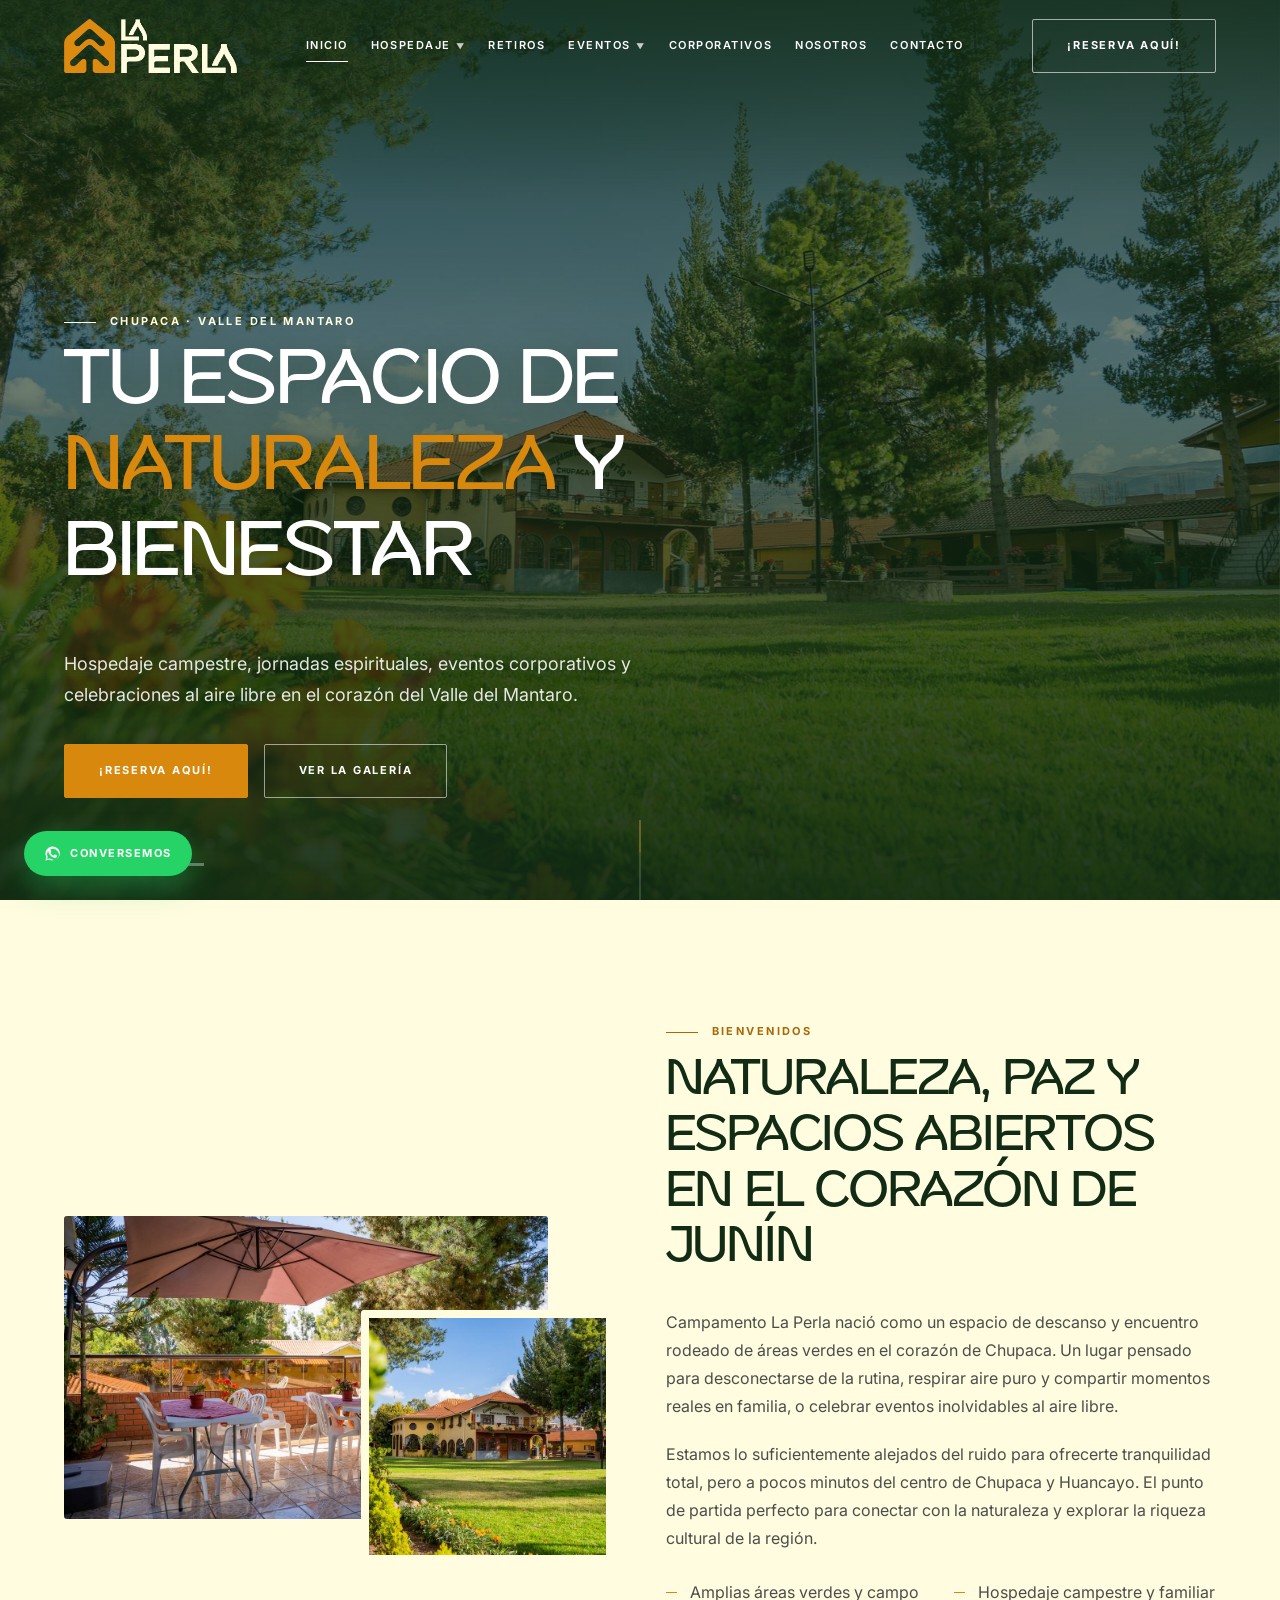
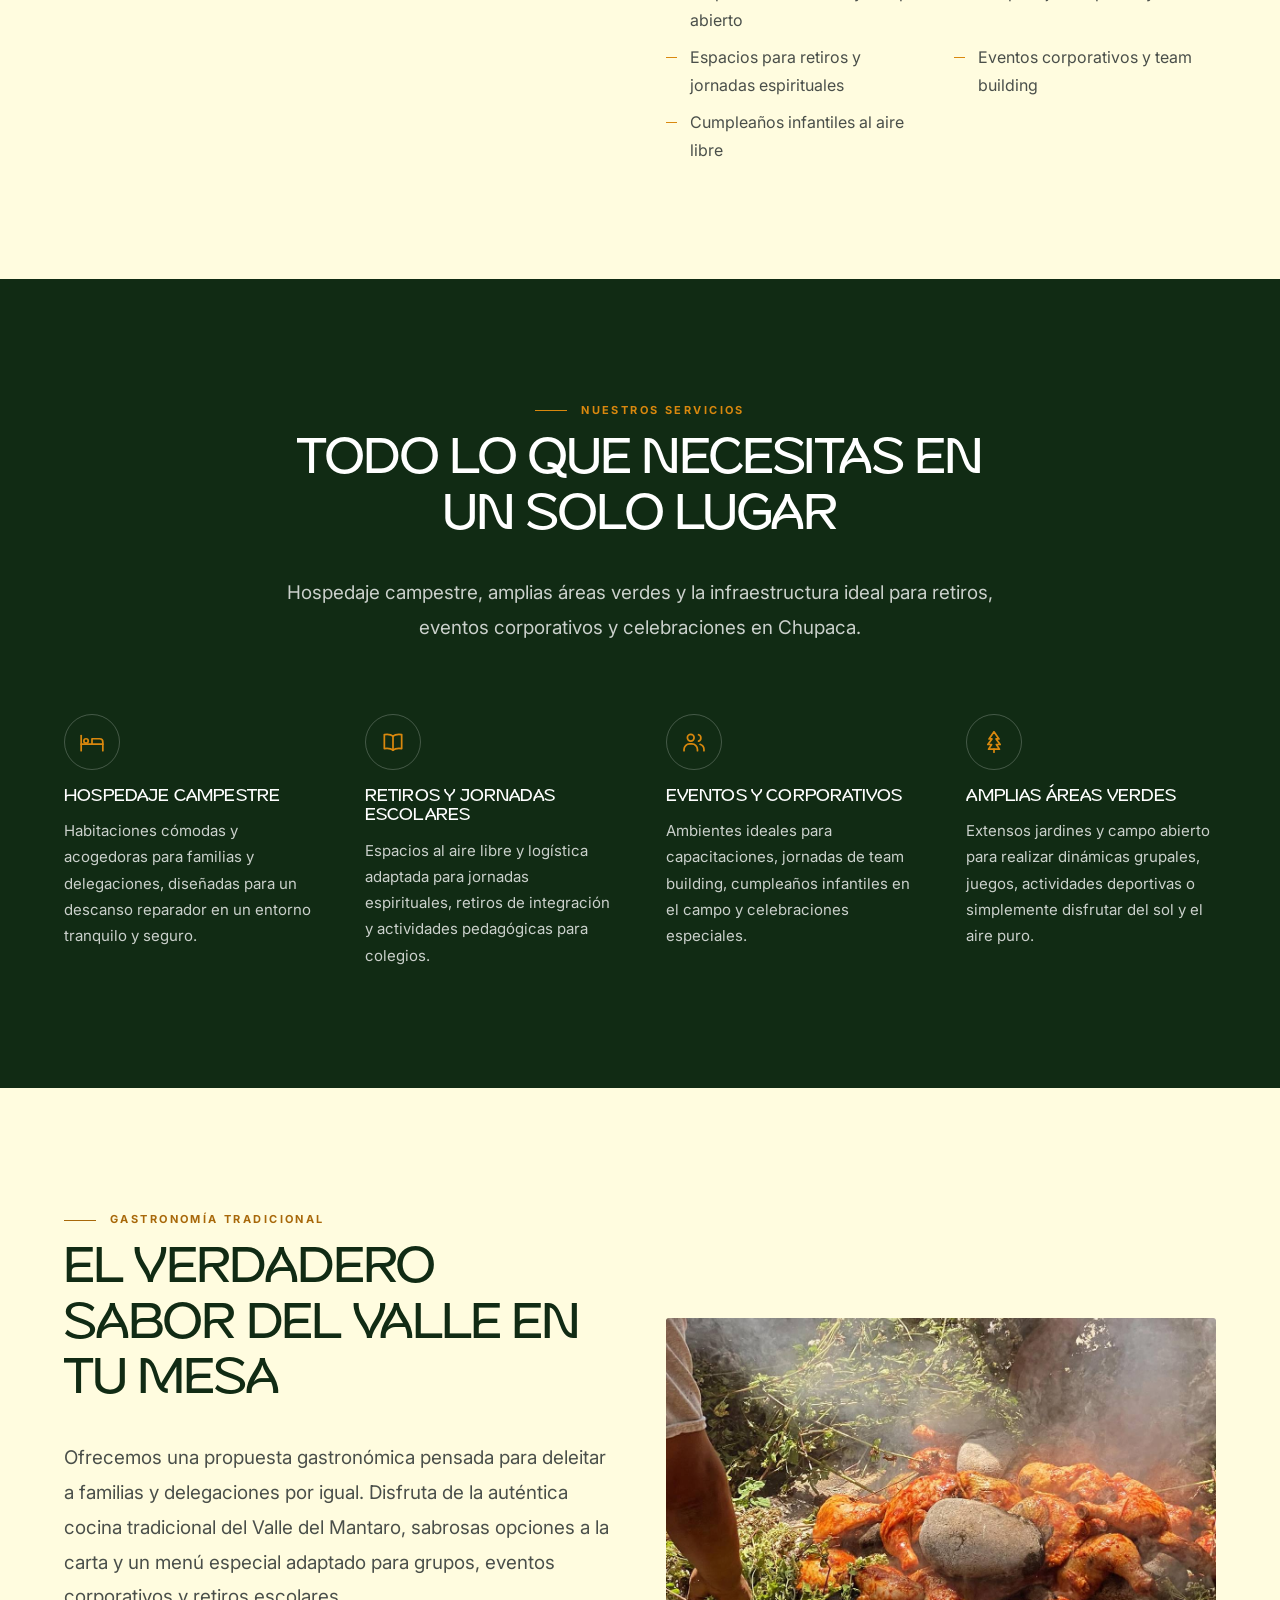
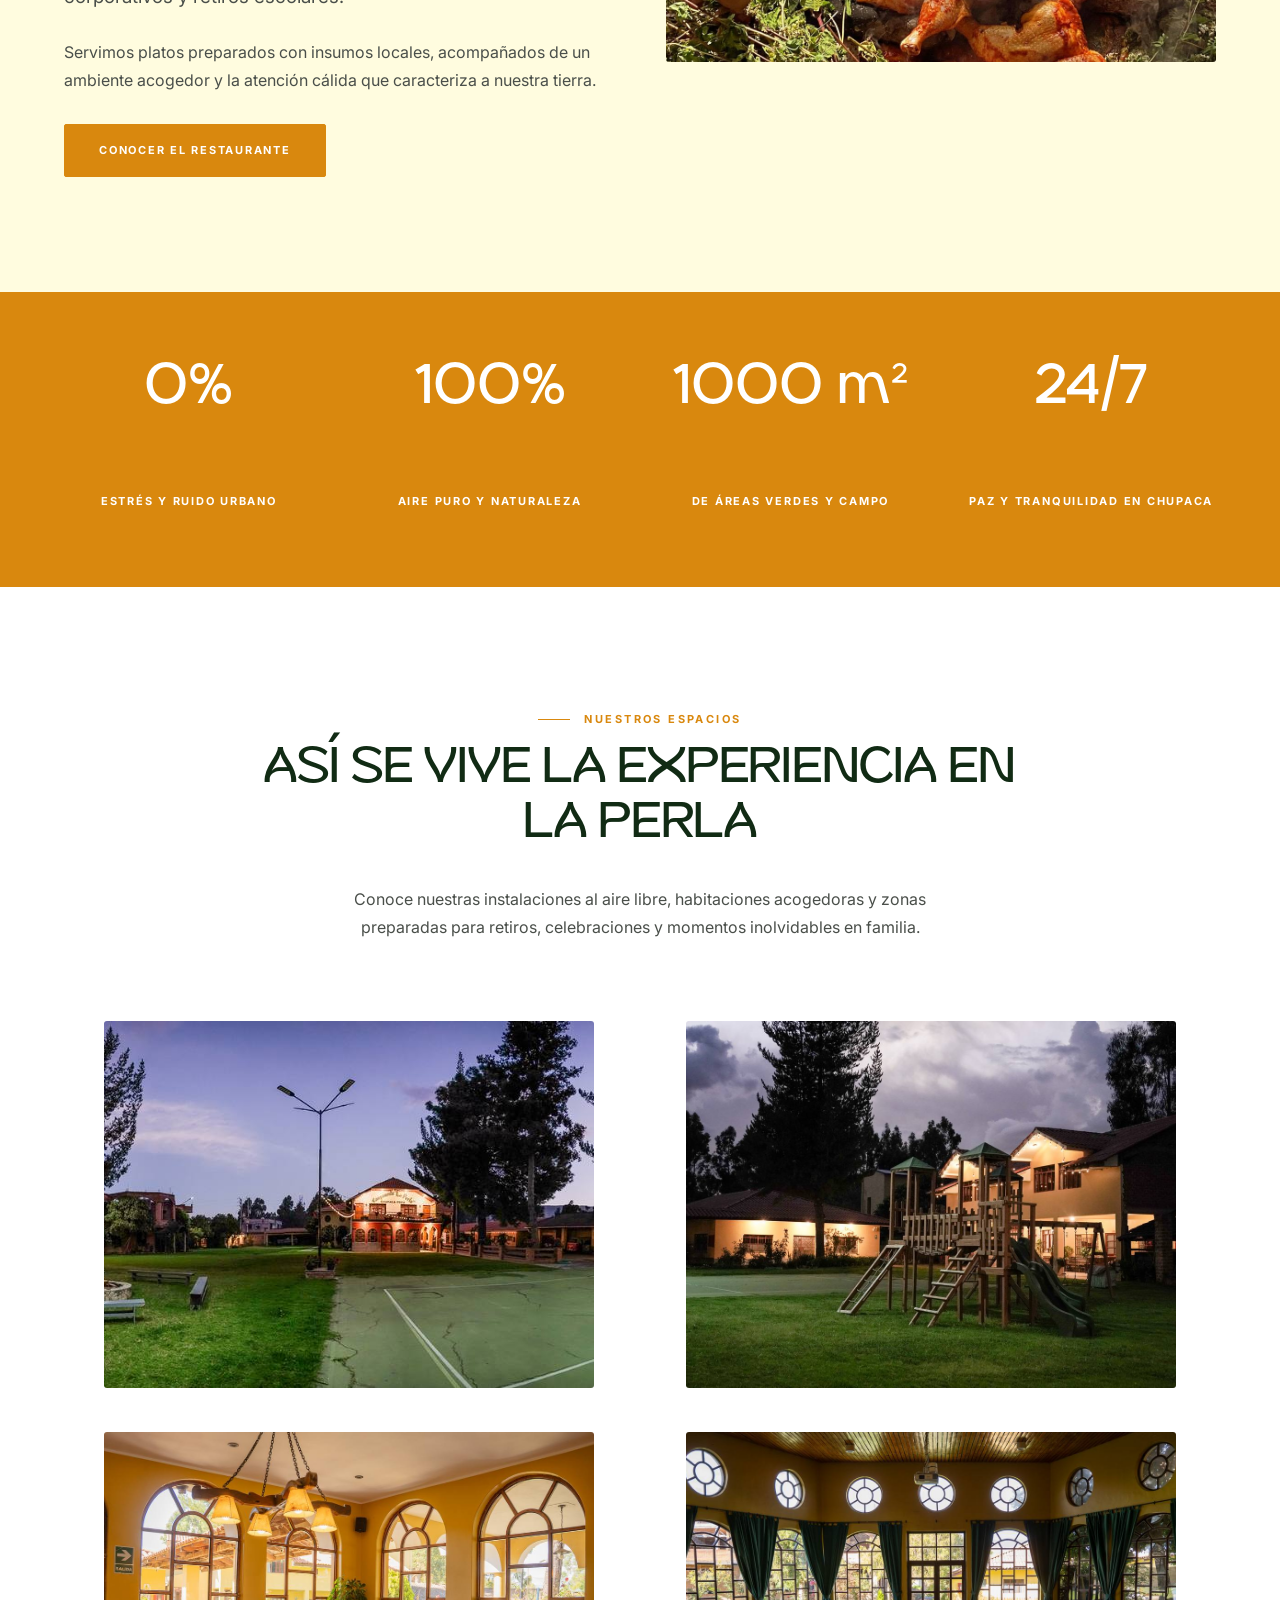
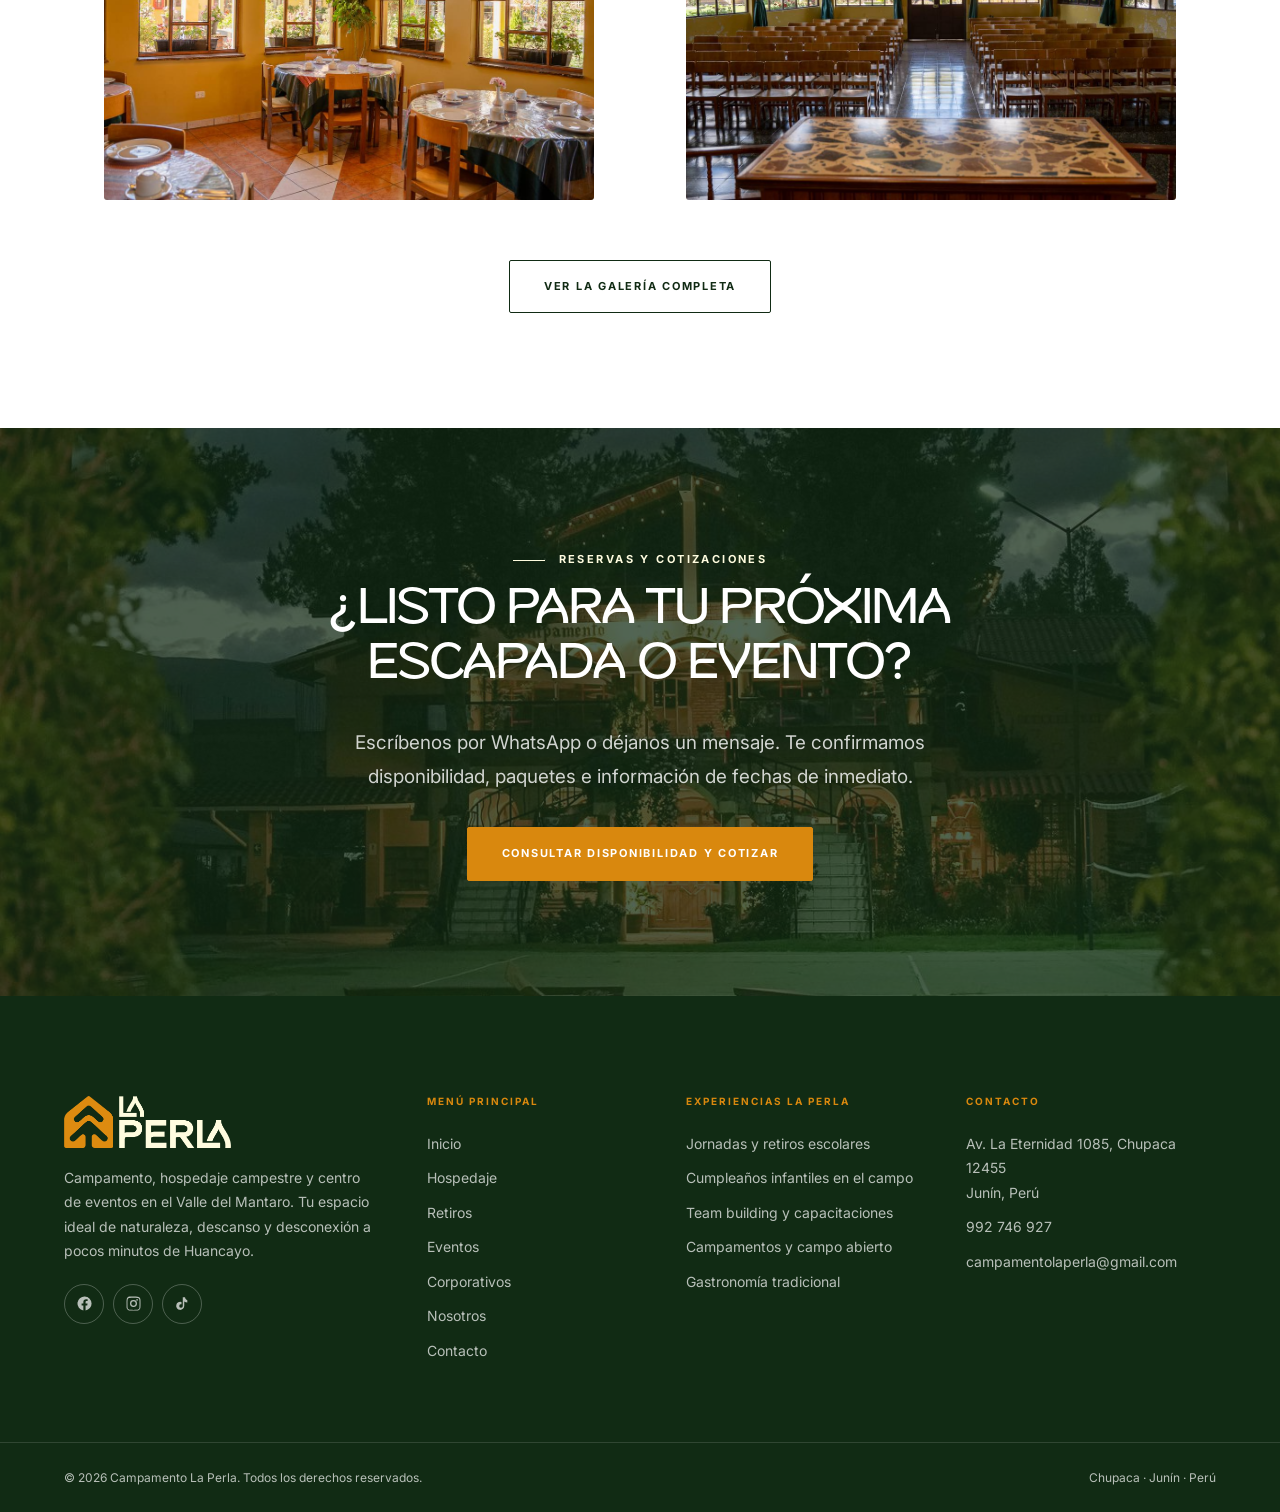
==== commit d238eefa: "Pone la franja de cifras sobre fondo naranja Cifra y etiqueta pasan ambas a blanco para que se lean " ====
--- a/index.html
+++ b/index.html
@@ -174,7 +174,7 @@
         </div>
       </section>
 
-      <section class="section section--tight section--crema">
+      <section class="section section--tight section--naranja">
         <div class="container grid grid--4">
           <div class="stat" data-reveal><p class="stat__num">0%</p><p class="stat__label">Estrés y ruido urbano</p></div>
           <div class="stat" data-reveal><p class="stat__num">100%</p><p class="stat__label">Aire puro y naturaleza</p></div>
--- a/assets/css/style.css
+++ b/assets/css/style.css
@@ -632,6 +632,9 @@
   color: var(--naranja);
 }
 .section--verde .stat__num, .text-light .stat__num { color: var(--crema); }
+/* Sobre el naranja, cifra y etiqueta van del mismo color */
+.section--naranja .stat__num,
+.section--naranja .stat__label { color: #fff; }
 .stat__label {
   margin-top: 12px;
   font-size: 11px;
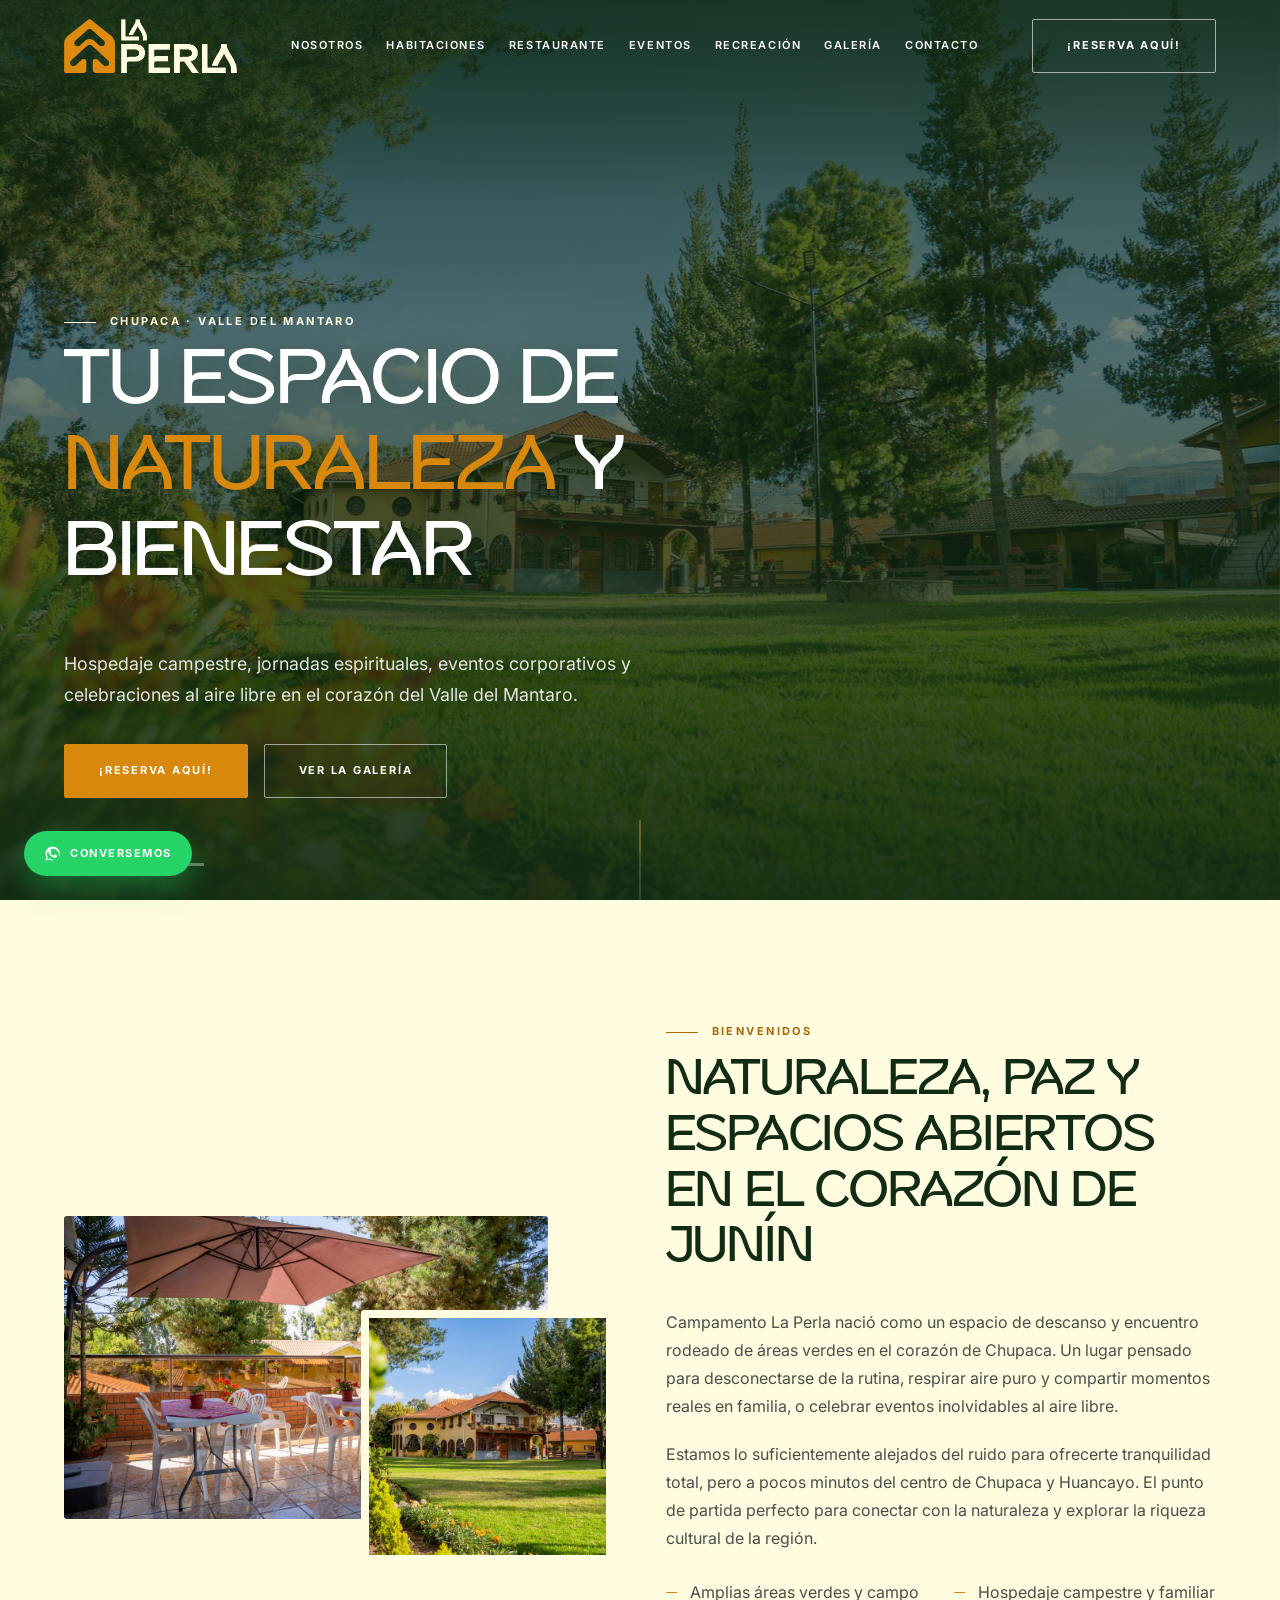
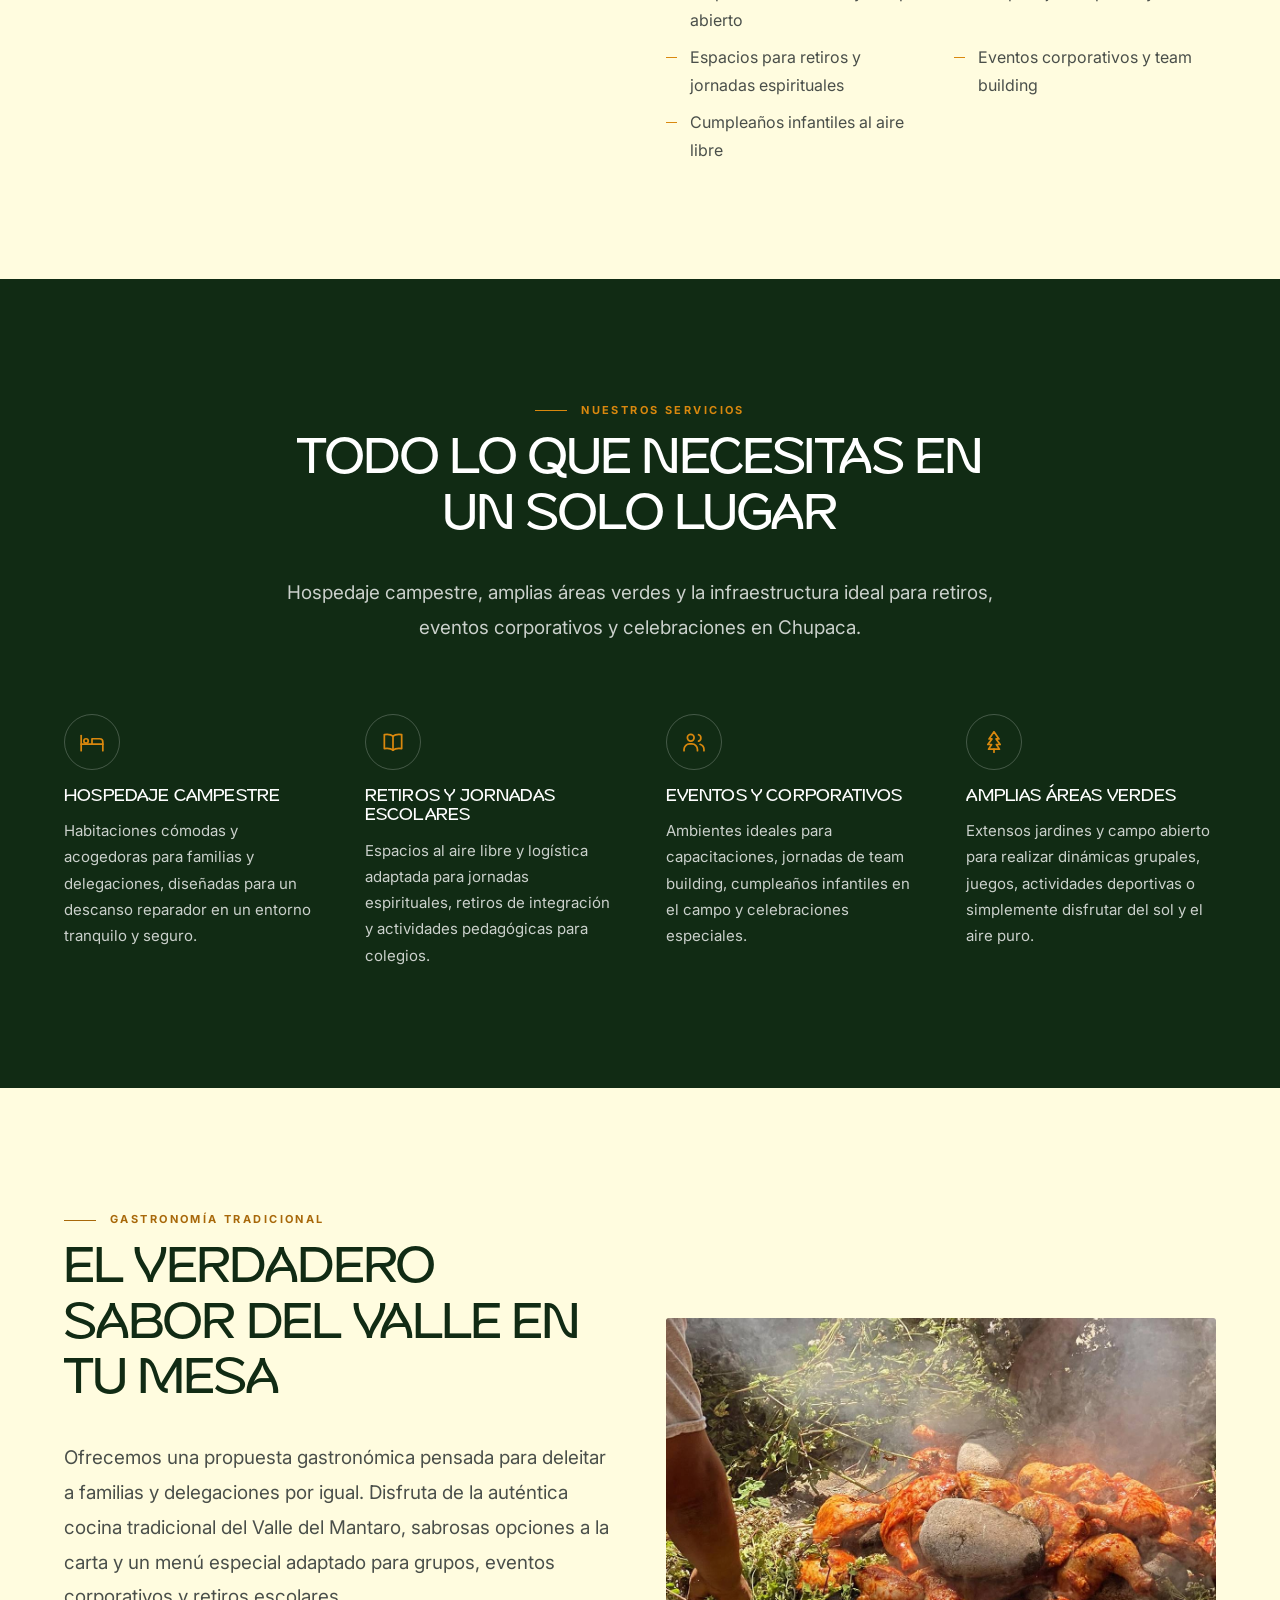
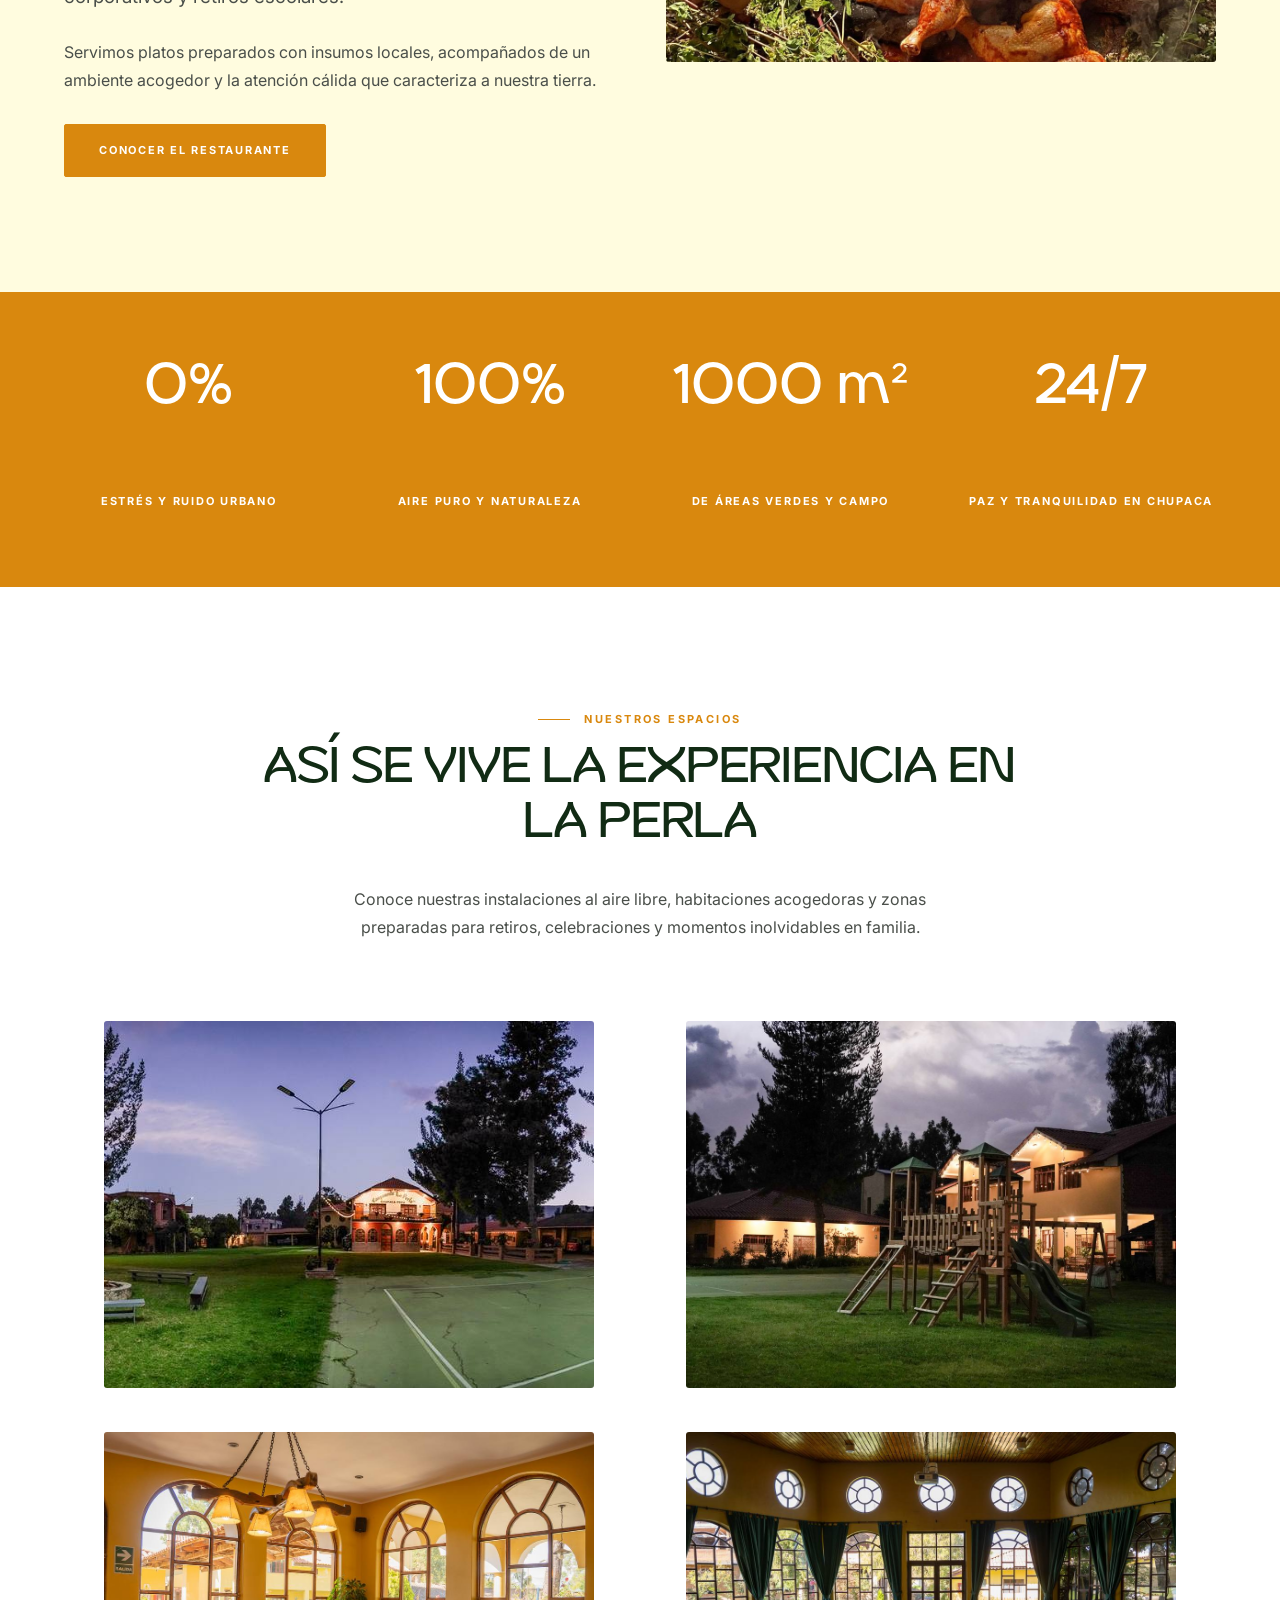
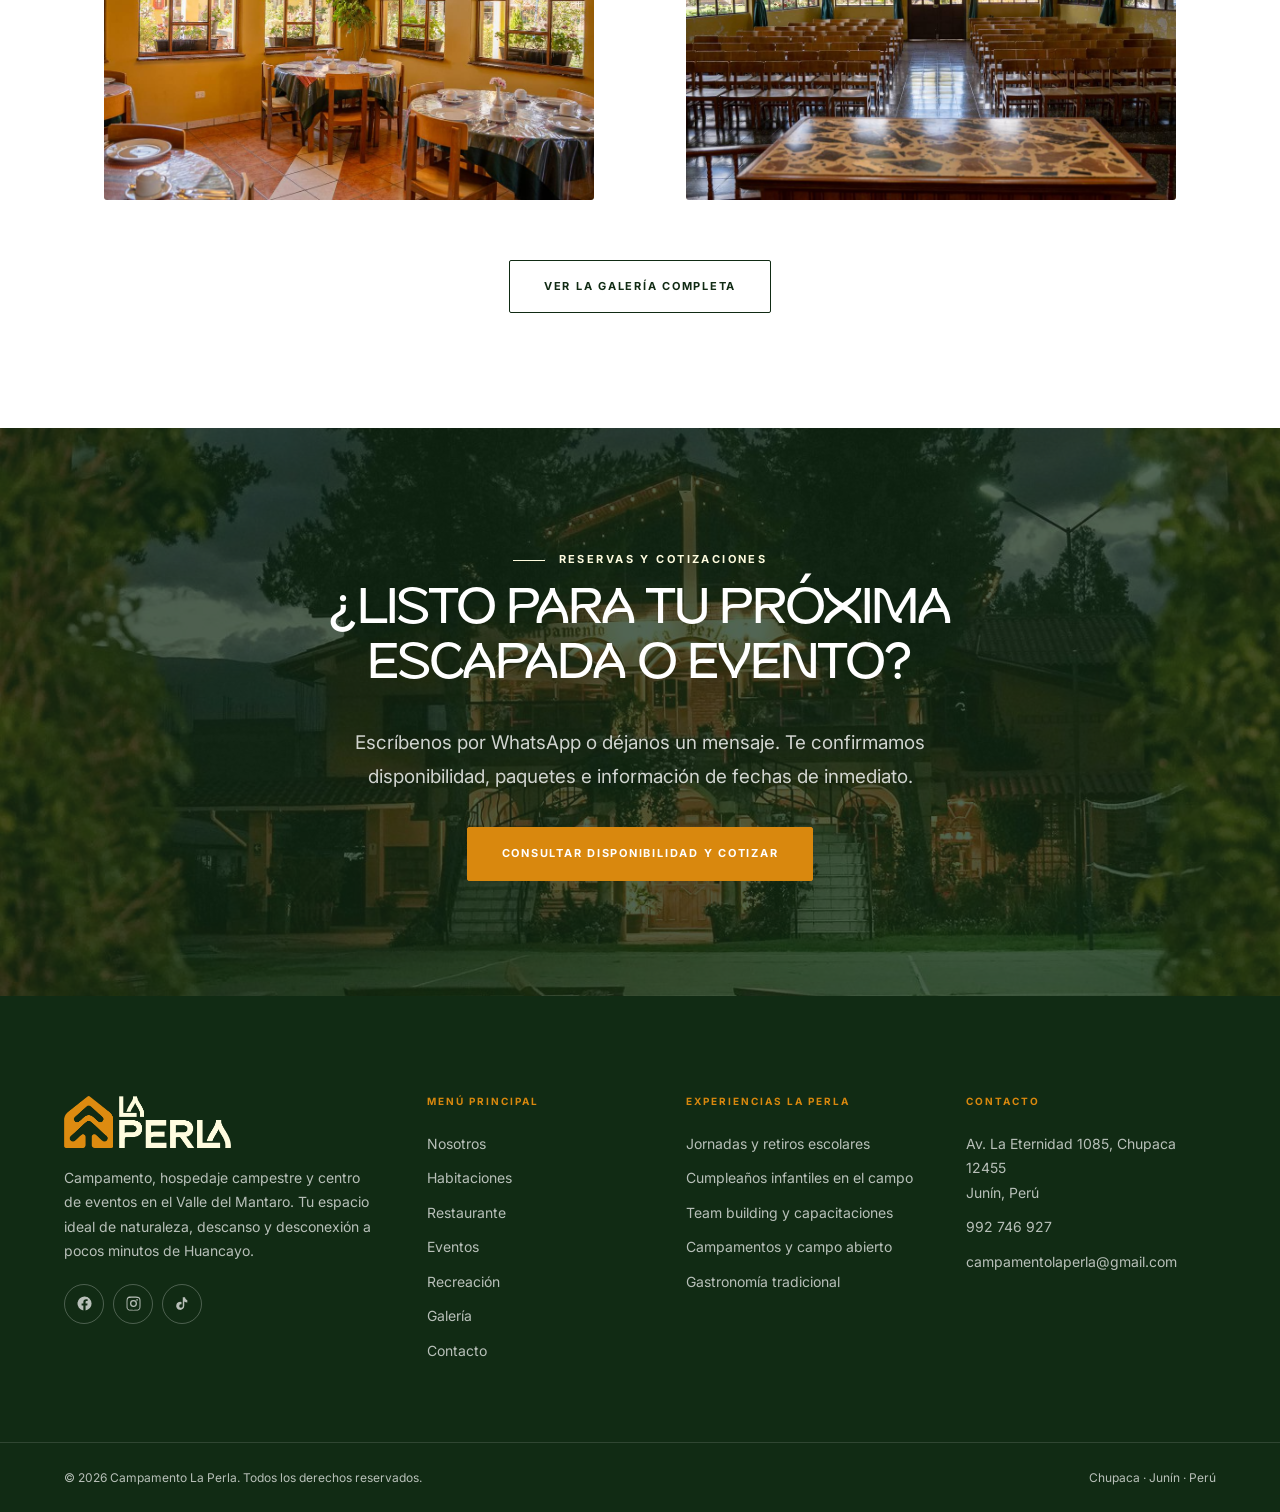
==== commit 74a1a07c: "Aplana el menú a siete ítems sin submenús Nosotros · Habitaciones · Restaurante · Eventos · Recreaci" ====
--- a/index.html
+++ b/index.html
@@ -32,25 +32,12 @@
         </a>
 
         <nav class="nav" aria-label="Navegación principal">
-            <div class="nav__item"><a class="nav__link is-active" href="index.html">Inicio</a></div>
-            <div class="nav__item">
-              <a class="nav__link" href="hospedaje.html">Hospedaje <span class="nav__caret">▼</span></a>
-              <div class="nav__sub">
-              <a href="hospedaje.html">Habitaciones</a>
-              <a href="restaurante.html">Restaurante</a>
-              </div>
-            </div>
-            <div class="nav__item"><a class="nav__link" href="retiros.html">Retiros</a></div>
-            <div class="nav__item">
-              <a class="nav__link" href="eventos.html">Eventos <span class="nav__caret">▼</span></a>
-              <div class="nav__sub">
-              <a href="eventos.html">Eventos y fiestas</a>
-              <a href="recreacion.html">Recreación</a>
-              <a href="galeria.html">Galería</a>
-              </div>
-            </div>
-            <div class="nav__item"><a class="nav__link" href="corporativos.html">Corporativos</a></div>
             <div class="nav__item"><a class="nav__link" href="nosotros.html">Nosotros</a></div>
+            <div class="nav__item"><a class="nav__link" href="hospedaje.html">Habitaciones</a></div>
+            <div class="nav__item"><a class="nav__link" href="restaurante.html">Restaurante</a></div>
+            <div class="nav__item"><a class="nav__link" href="eventos.html">Eventos</a></div>
+            <div class="nav__item"><a class="nav__link" href="recreacion.html">Recreación</a></div>
+            <div class="nav__item"><a class="nav__link" href="galeria.html">Galería</a></div>
             <div class="nav__item"><a class="nav__link" href="contacto.html">Contacto</a></div>
         </nav>
 
@@ -65,15 +52,12 @@
 
     <div class="mobile-menu" id="mobileMenu">
       <nav aria-label="Navegación móvil">
-          <a href="index.html">Inicio</a>
-          <a href="hospedaje.html">Hospedaje</a>
-          <a class="is-sub" href="restaurante.html">Restaurante</a>
-          <a href="retiros.html">Retiros</a>
+          <a href="nosotros.html">Nosotros</a>
+          <a href="hospedaje.html">Habitaciones</a>
+          <a href="restaurante.html">Restaurante</a>
           <a href="eventos.html">Eventos</a>
-          <a class="is-sub" href="recreacion.html">Recreación</a>
-          <a class="is-sub" href="galeria.html">Galería</a>
-          <a href="corporativos.html">Corporativos</a>
-          <a href="nosotros.html">Nosotros</a>
+          <a href="recreacion.html">Recreación</a>
+          <a href="galeria.html">Galería</a>
           <a href="contacto.html">Contacto</a>
       </nav>
       <div class="mobile-menu__foot">
@@ -230,7 +214,7 @@
         <div>
           <h4>Menú principal</h4>
           <ul>
-            <li><a href="index.html">Inicio</a></li><li><a href="hospedaje.html">Hospedaje</a></li><li><a href="retiros.html">Retiros</a></li><li><a href="eventos.html">Eventos</a></li><li><a href="corporativos.html">Corporativos</a></li><li><a href="nosotros.html">Nosotros</a></li><li><a href="contacto.html">Contacto</a></li>
+            <li><a href="nosotros.html">Nosotros</a></li><li><a href="hospedaje.html">Habitaciones</a></li><li><a href="restaurante.html">Restaurante</a></li><li><a href="eventos.html">Eventos</a></li><li><a href="recreacion.html">Recreación</a></li><li><a href="galeria.html">Galería</a></li><li><a href="contacto.html">Contacto</a></li>
           </ul>
         </div>
         <div>
--- a/assets/css/style.css
+++ b/assets/css/style.css
@@ -298,39 +298,7 @@
 }
 .nav__link:hover::after,
 .nav__link.is-active::after { transform: scaleX(1); }
-.nav__caret { font-size: 8px; opacity: 0.75; transition: transform 0.3s var(--ease); }
-.nav__item:hover .nav__caret { transform: rotate(180deg); }
-
-/* Submenú desplegable */
-.nav__sub {
-  position: absolute;
-  top: 100%;
-  left: 50%;
-  min-width: 210px;
-  padding: 10px 0;
-  background: #fff;
-  border-top: 2px solid var(--naranja);
-  box-shadow: 0 18px 40px rgba(17, 43, 20, 0.16);
-  opacity: 0;
-  visibility: hidden;
-  transform: translate(-50%, 8px);
-  transition: opacity 0.28s var(--ease), transform 0.28s var(--ease), visibility 0.28s;
-}
-.nav__item:hover .nav__sub,
-.nav__item:focus-within .nav__sub { opacity: 1; visibility: visible; transform: translate(-50%, 0); }
-.nav__sub a {
-  display: block;
-  padding: 10px 22px;
-  font-size: 11px;
-  font-weight: 600;
-  letter-spacing: 0.12em;
-  text-transform: uppercase;
-  color: var(--verde);
-  white-space: nowrap;
-  transition: background 0.25s var(--ease), color 0.25s var(--ease), padding-left 0.25s var(--ease);
-}
-.nav__sub a:hover,
-.nav__sub a.is-active { background: var(--crema); color: var(--naranja-oscuro); padding-left: 28px; }
+.nav__item:hover 
 
 .site-header__actions { display: flex; align-items: center; gap: 16px; }
 
@@ -408,8 +376,6 @@
   transition: color 0.3s var(--ease), padding-left 0.3s var(--ease);
 }
 .mobile-menu a:hover { color: var(--naranja); padding-left: 10px; }
-.mobile-menu .is-sub { padding-left: 18px; font-size: clamp(1rem, 3.6vw, 1.25rem); opacity: 0.82; }
-.mobile-menu .is-sub:hover { padding-left: 26px; }
 .mobile-menu__foot {
   margin-top: 30px;
   padding-top: 22px;
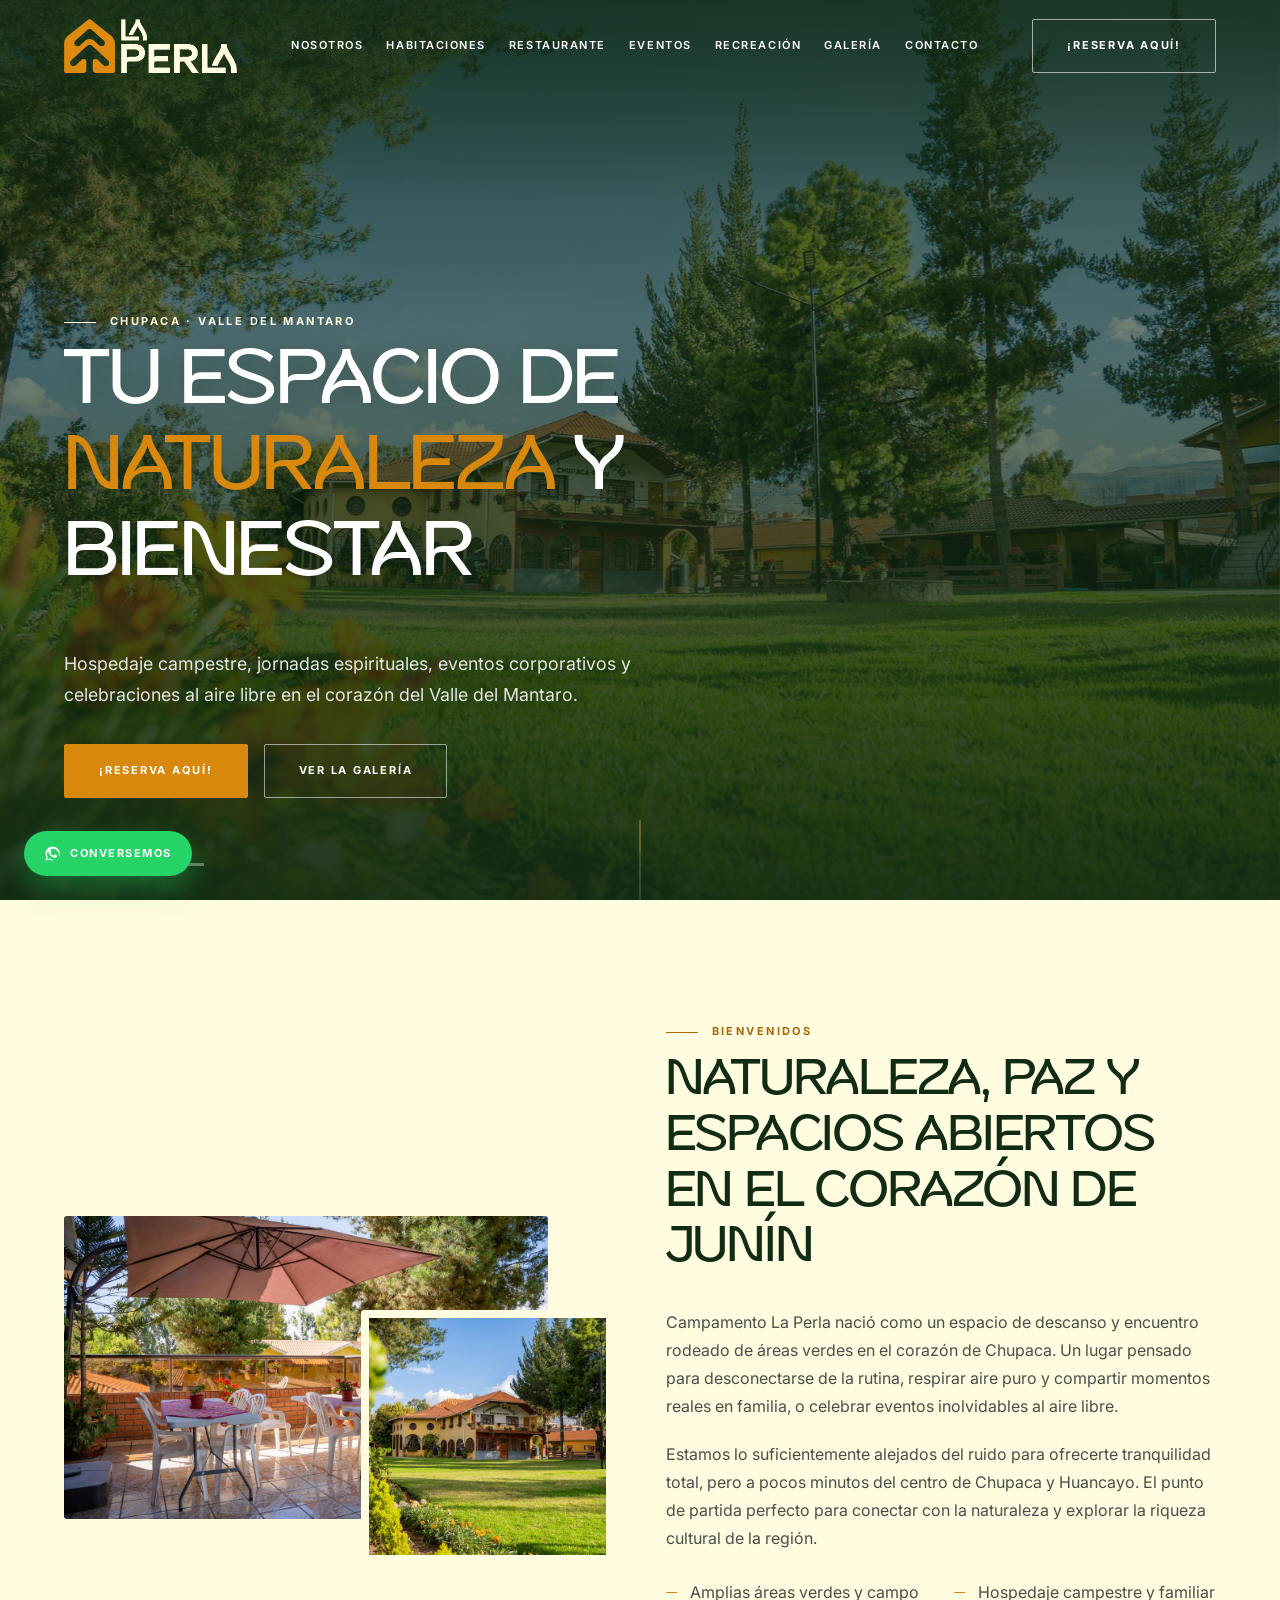
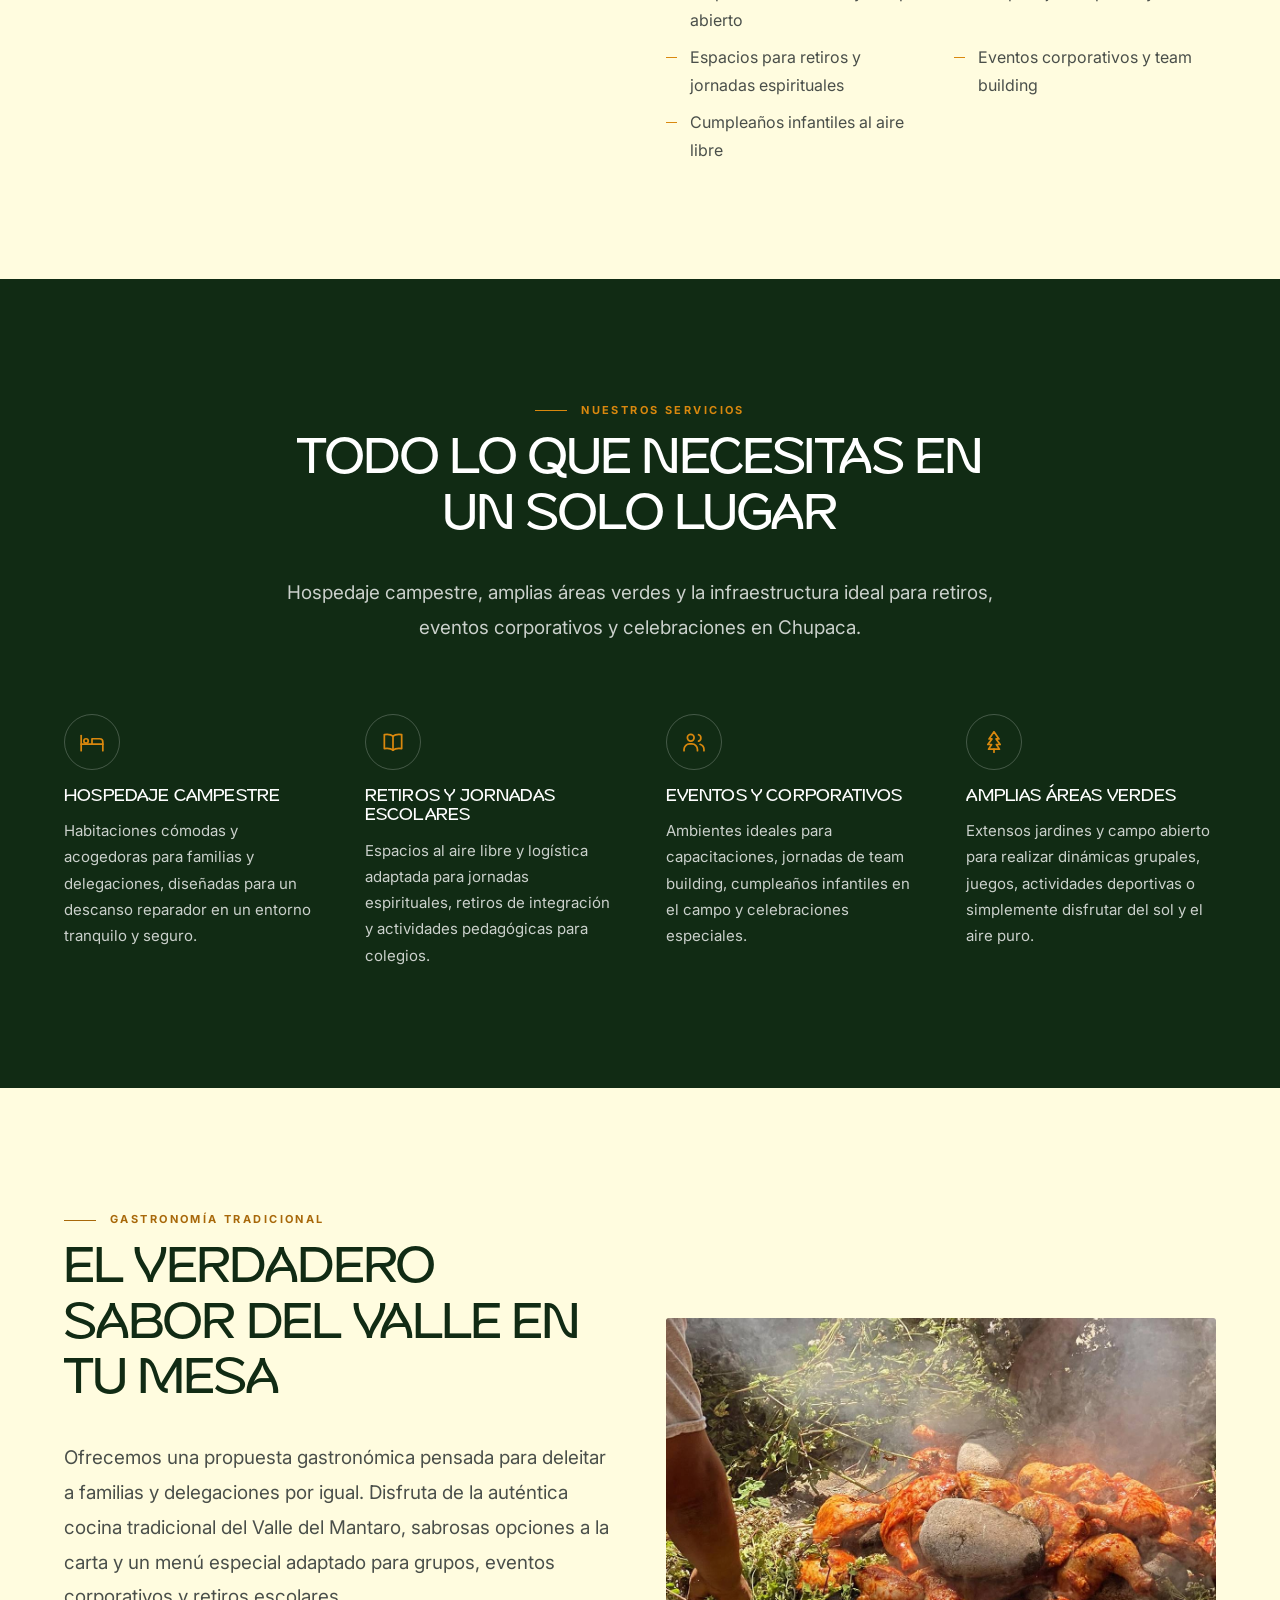
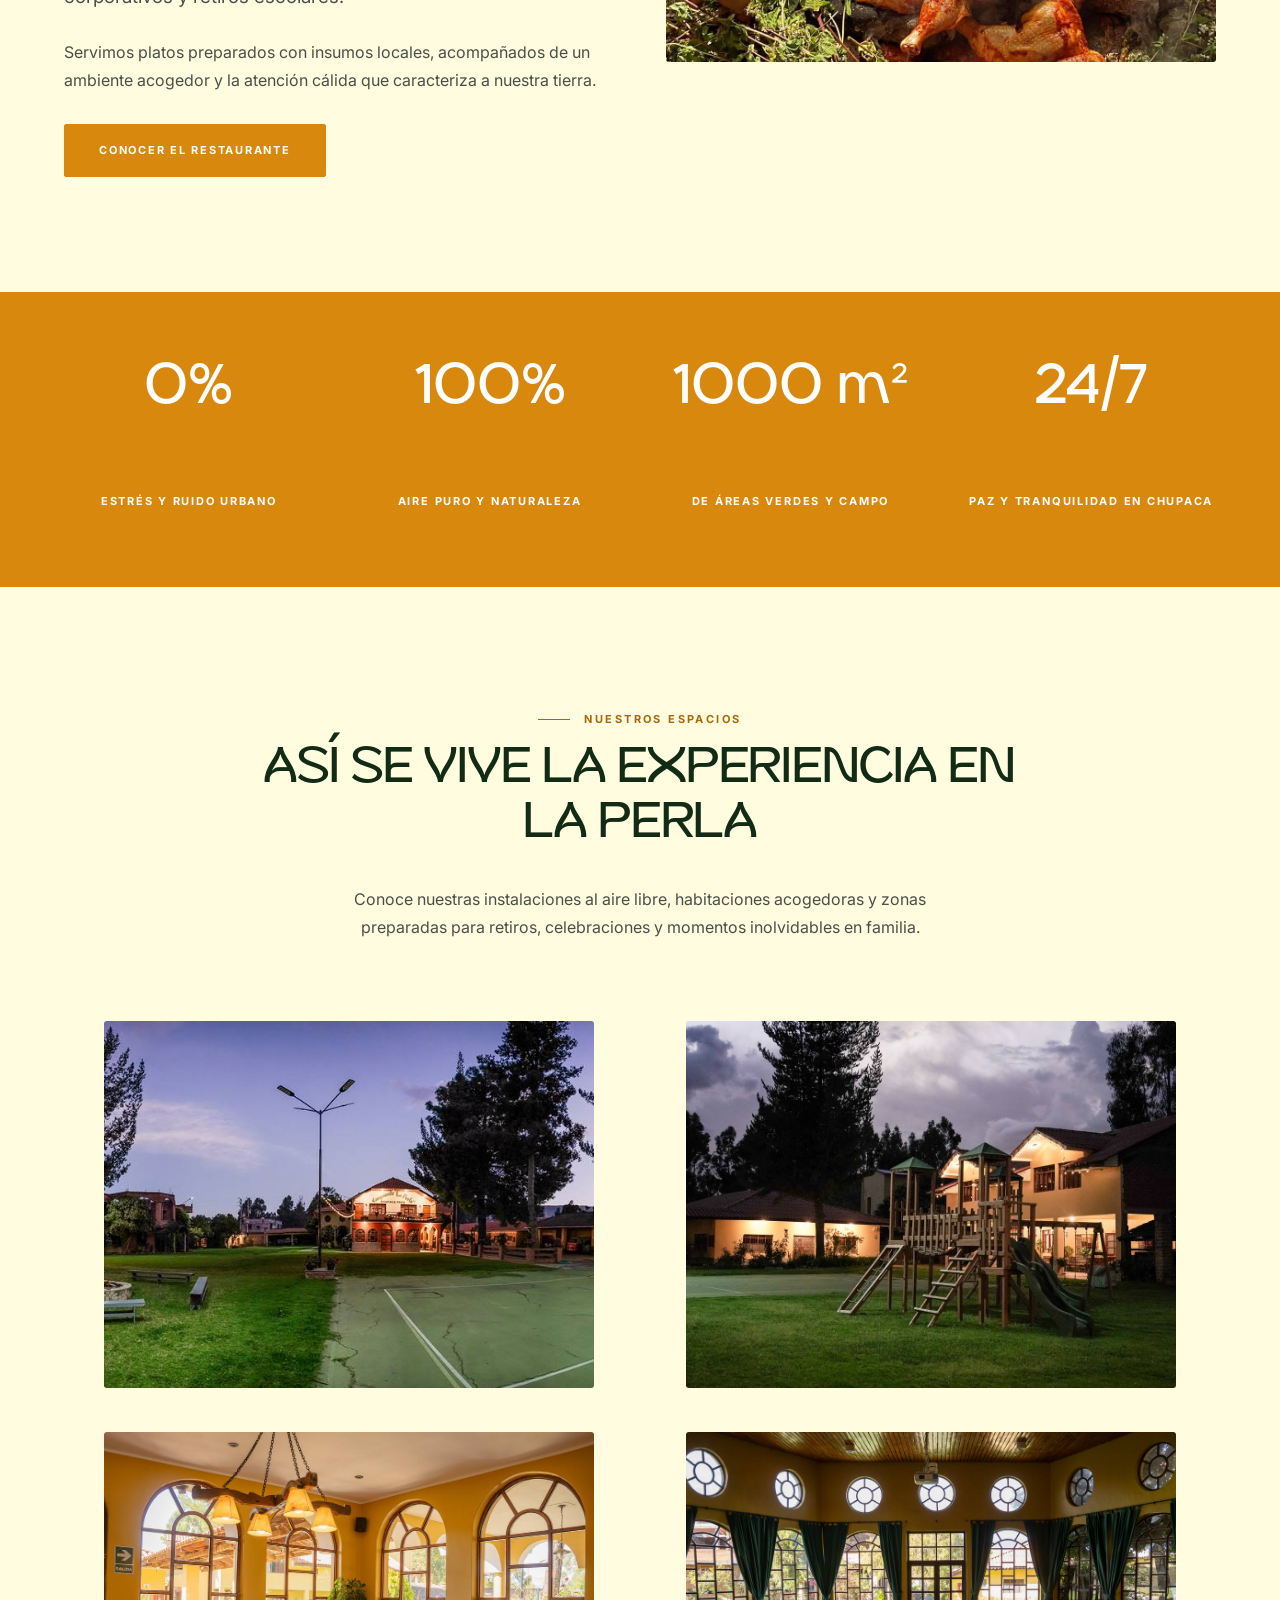
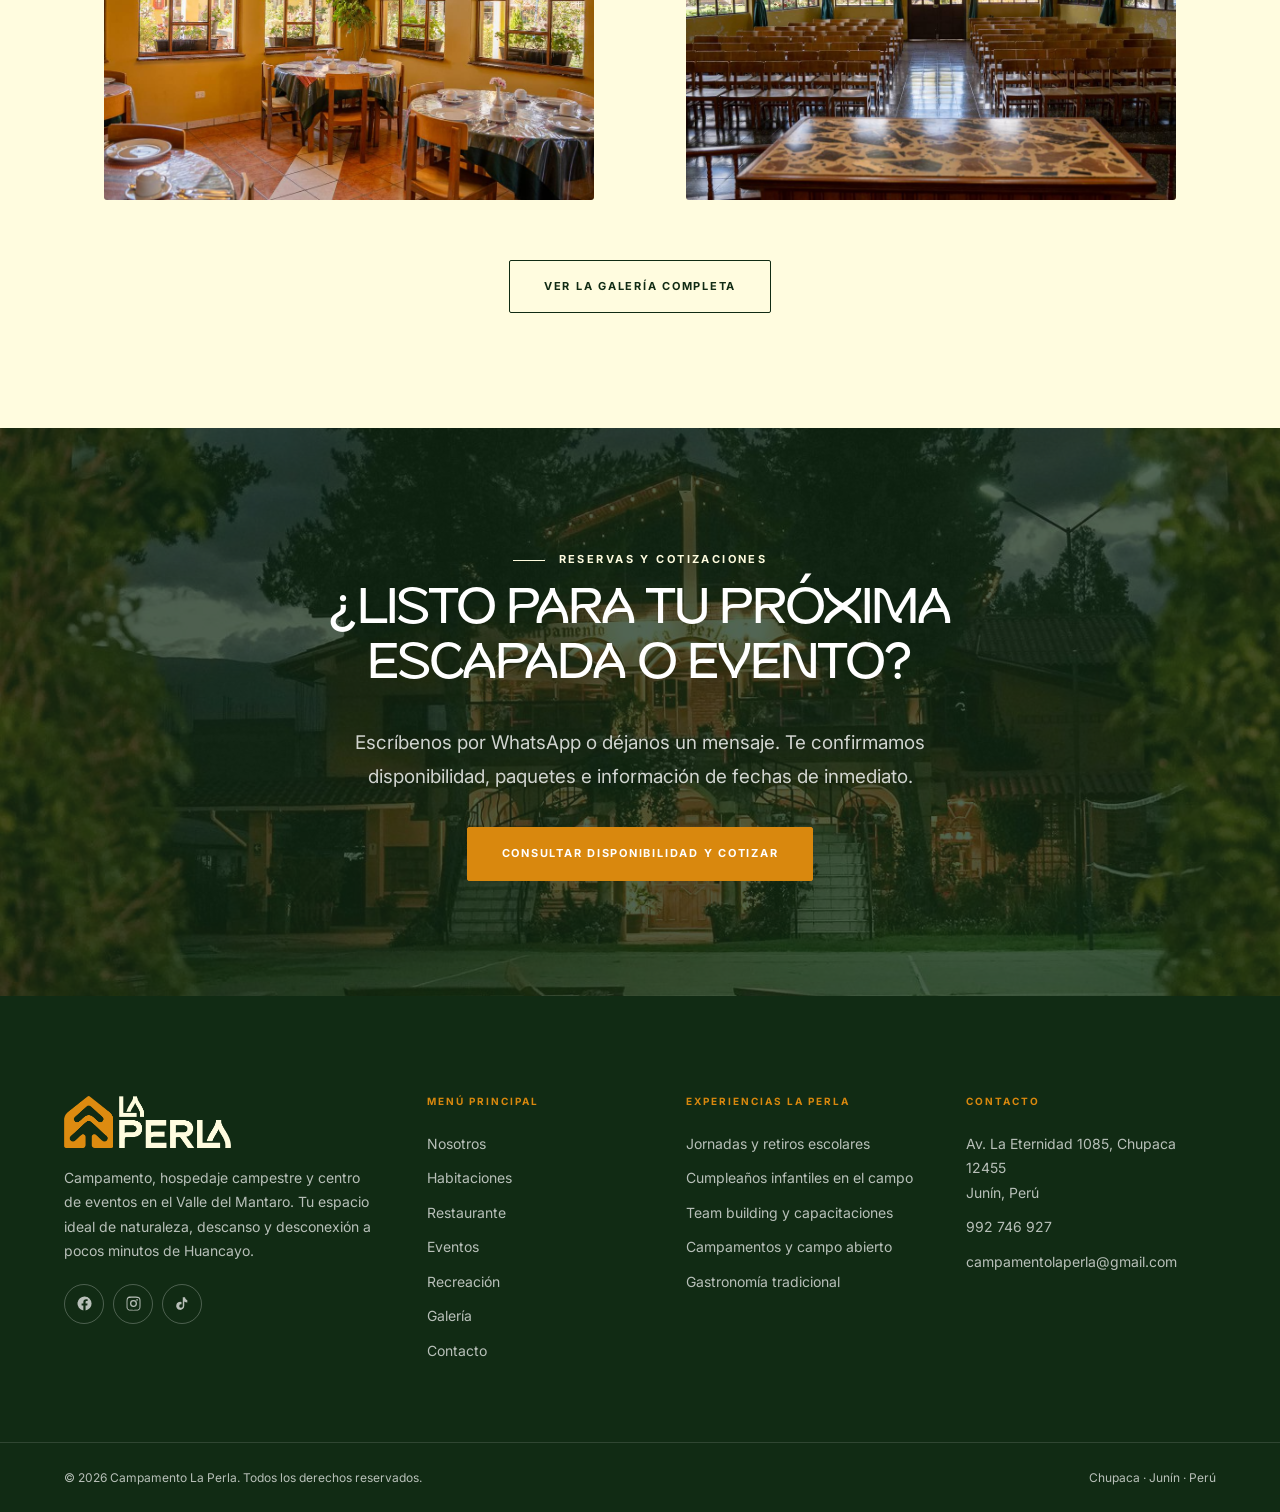
==== commit f8593bca: "Pone «Nuestros espacios» sobre fondo crema Co-Authored-By: Claude Opus 5 <noreply@anthropic.com>" ====
--- a/index.html
+++ b/index.html
@@ -167,7 +167,7 @@
         </div>
       </section>
 
-      <section class="section">
+      <section class="section section--crema">
         <div class="container">
           <div class="stack-center section-head" data-reveal>
             <span class="eyebrow">Nuestros espacios</span>
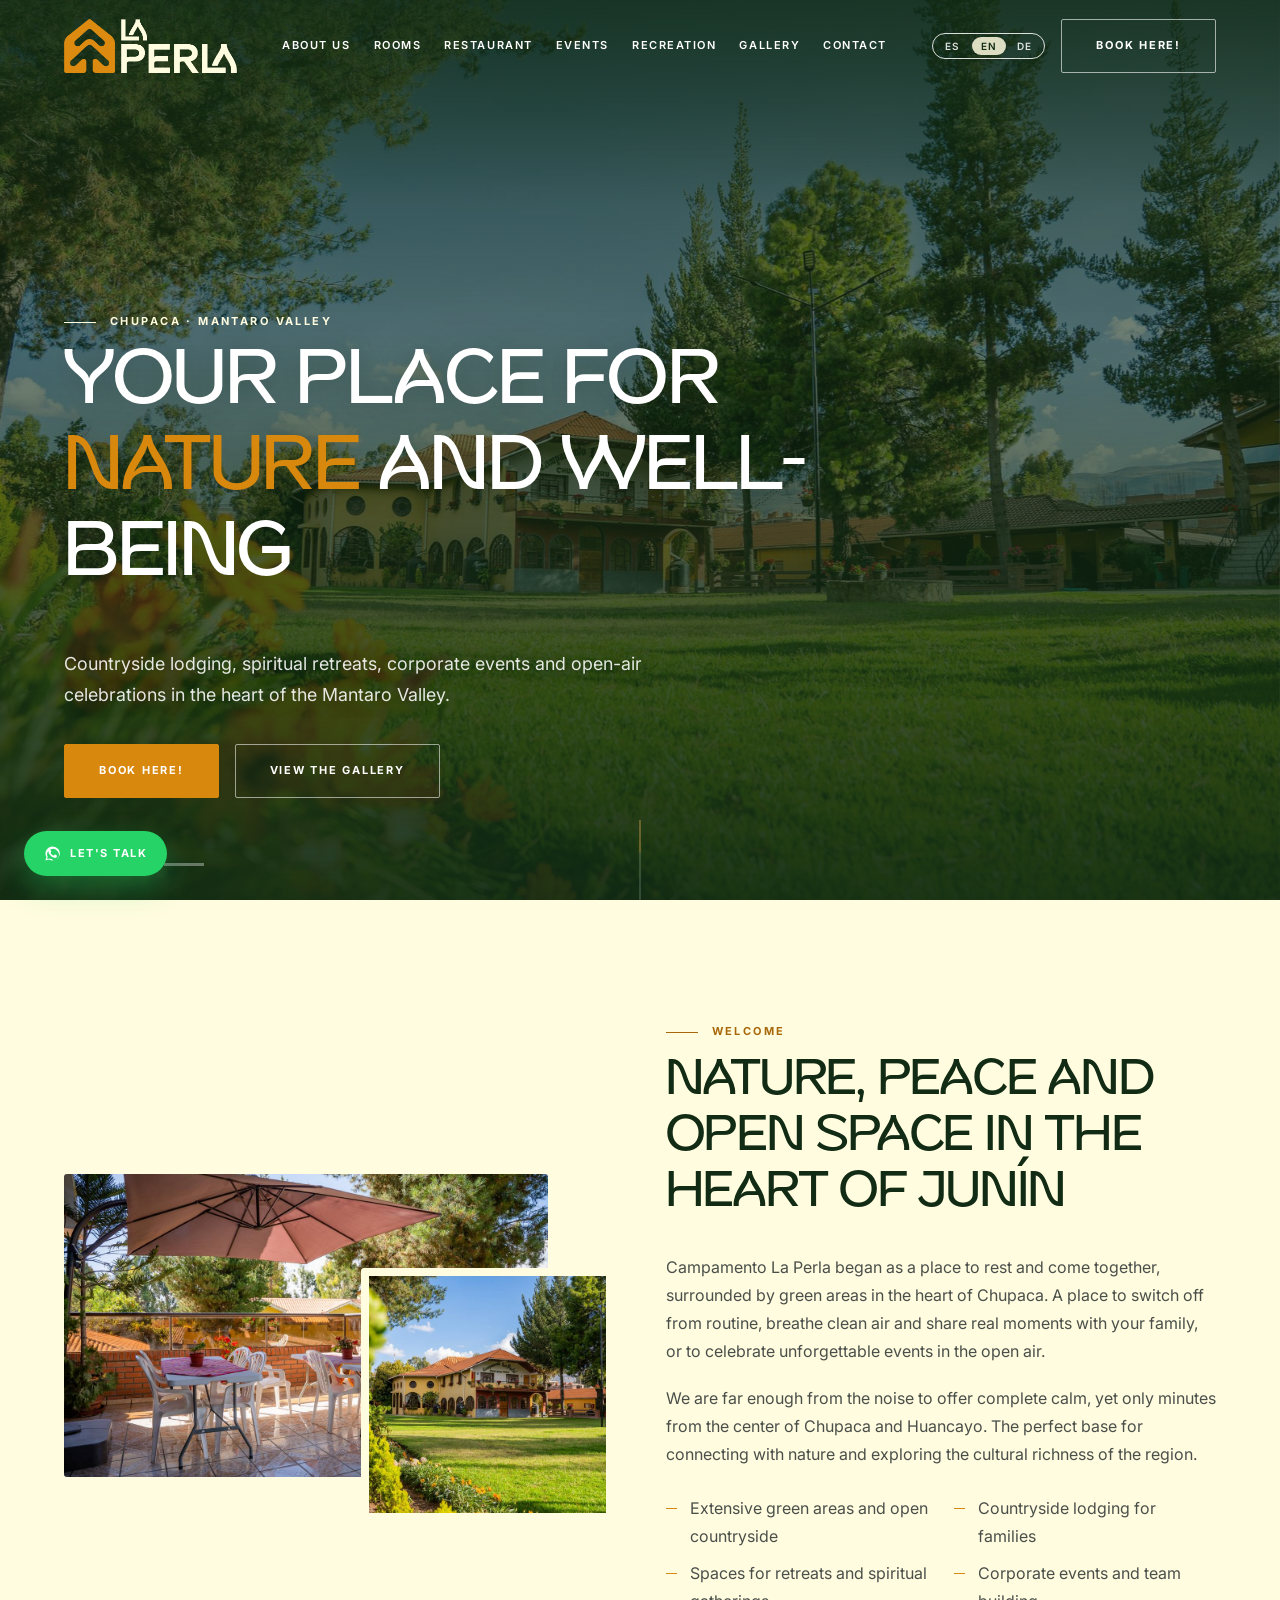
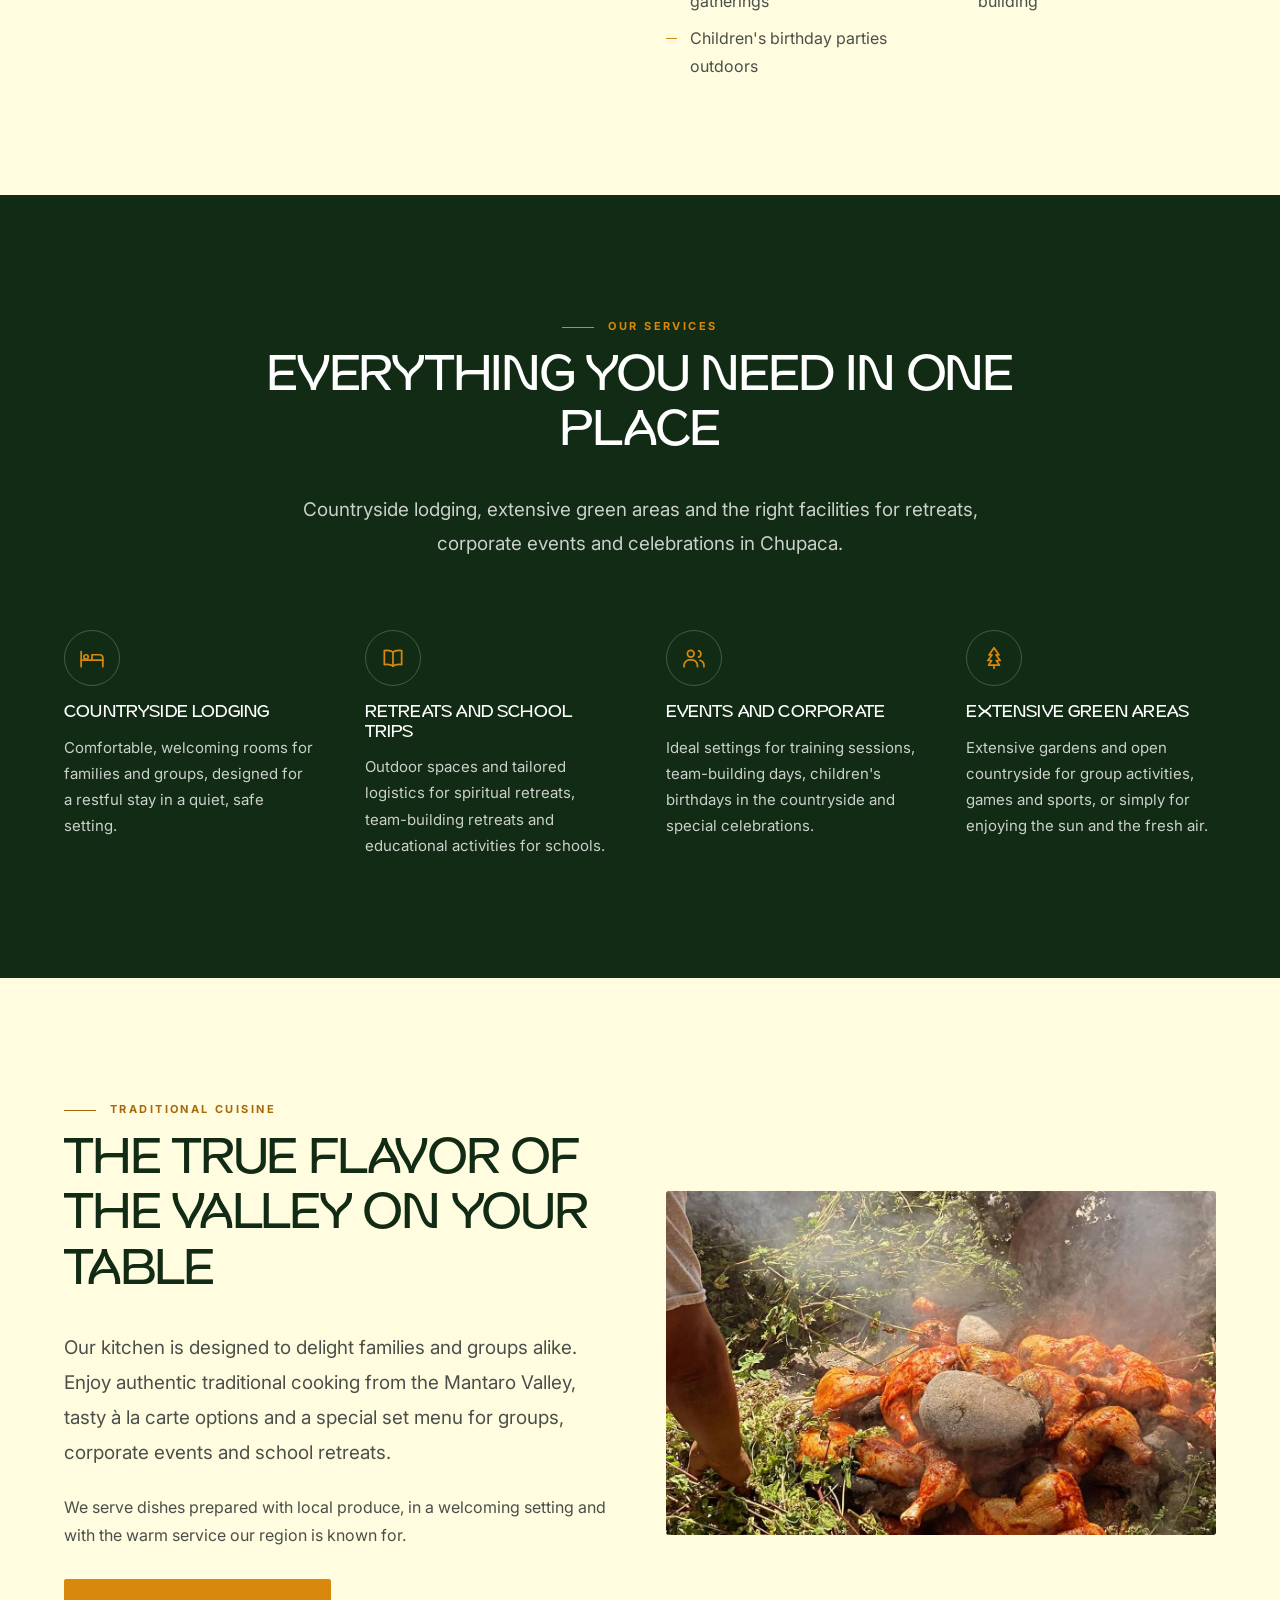
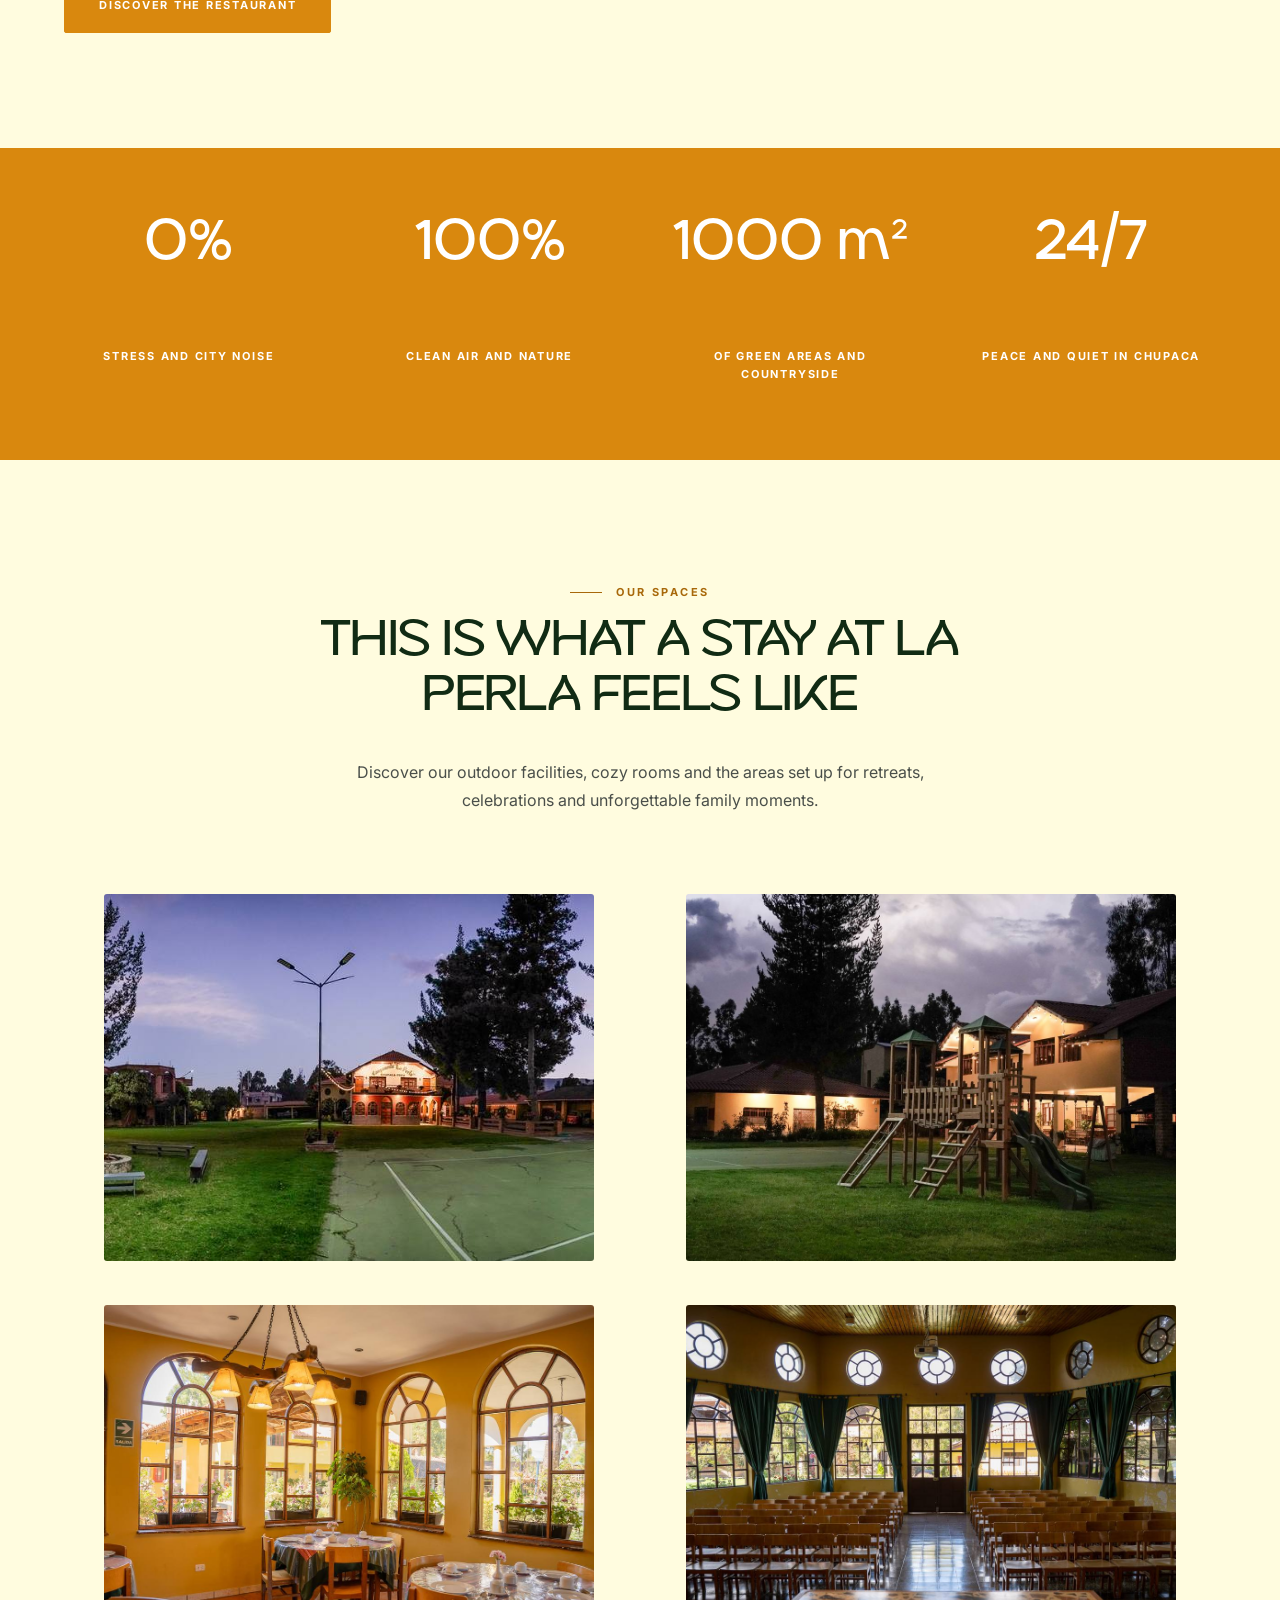
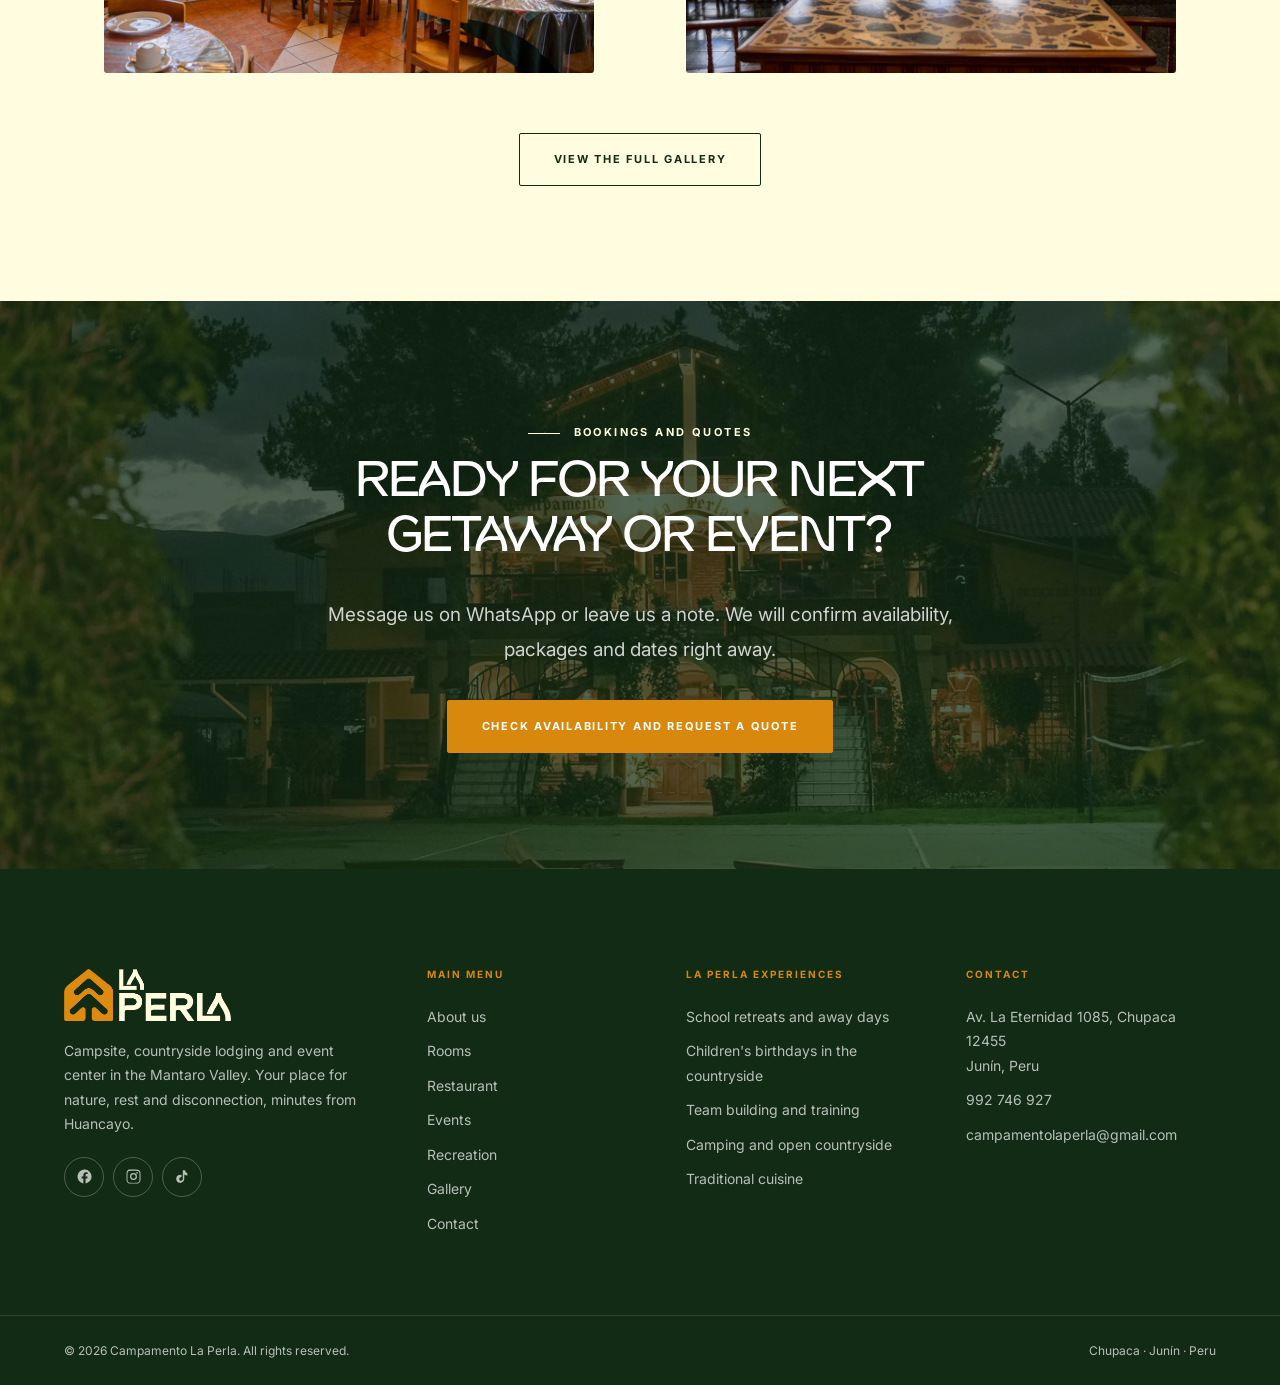
==== commit f4ec26ef: "Añade el sitio en inglés y alemán con selector de idioma El HTML sigue en español (idioma por defect" ====
--- a/index.html
+++ b/index.html
@@ -3,47 +3,70 @@
   <head>
     <meta charset="utf-8">
     <meta name="viewport" content="width=device-width, initial-scale=1">
-    <title>Hospedaje campestre y eventos en Chupaca · Campamento La Perla</title>
-    <meta name="description" content="Campamento La Perla: hospedaje campestre, retiros, eventos corporativos y celebraciones al aire libre en Chupaca, Valle del Mantaro, a minutos de Huancayo.">
+    <title data-i18n="hospedaje-campestre-y-eventos-en-chupaca">Hospedaje campestre y eventos en Chupaca · Campamento La Perla</title>
+    <meta data-i18n-content="campamento-la-perla-hospedaje-campestre" name="description" content="Campamento La Perla: hospedaje campestre, retiros, eventos corporativos y celebraciones al aire libre en Chupaca, Valle del Mantaro, a minutos de Huancayo.">
     <meta name="theme-color" content="#112b14">
     <link rel="canonical" href="https://campamentolaperla.com.pe/index.html">
 
     <meta property="og:type" content="website">
     <meta property="og:site_name" content="Campamento La Perla">
-    <meta property="og:title" content="Hospedaje campestre y eventos en Chupaca · Campamento La Perla">
-    <meta property="og:description" content="Campamento La Perla: hospedaje campestre, retiros, eventos corporativos y celebraciones al aire libre en Chupaca, Valle del Mantaro, a minutos de Huancayo.">
+    <meta data-i18n-content="hospedaje-campestre-y-eventos-en-chupaca" property="og:title" content="Hospedaje campestre y eventos en Chupaca · Campamento La Perla">
+    <meta data-i18n-content="campamento-la-perla-hospedaje-campestre" property="og:description" content="Campamento La Perla: hospedaje campestre, retiros, eventos corporativos y celebraciones al aire libre en Chupaca, Valle del Mantaro, a minutos de Huancayo.">
     <meta property="og:image" content="https://campamentolaperla.com.pe/assets/img/hero-home-1.jpg">
-    <meta property="og:locale" content="es_PE">
+    <meta data-i18n-content="es-pe" property="og:locale" content="es_PE">
 
     <link rel="icon" type="image/png" sizes="32x32" href="favicon-32.png">
     <link rel="apple-touch-icon" href="favicon-180.png">
     <link rel="preload" as="font" type="font/woff2" href="assets/fonts/valden.woff2" crossorigin>
     <link rel="preload" as="font" type="font/woff2" href="assets/fonts/inter.woff2" crossorigin>
     <link rel="stylesheet" href="assets/css/style.css">
+    <script>
+      /* Idioma guardado: oculta el cuerpo un instante para no mostrar el
+         español antes de traducir. Se revela sí o sí pasados 1,5 s. */
+      (function () {
+        try {
+          var m = location.search.match(/[?&]lang=(es|en|de)/);
+          var l = m ? m[1] : localStorage.getItem("laperla-lang");
+          if (!l) {
+            var n = (navigator.language || "es").toLowerCase();
+            l = n.indexOf("en") === 0 ? "en" : n.indexOf("de") === 0 ? "de" : "es";
+          }
+          if (l !== "es") {
+            document.documentElement.className += " i18n-pending";
+            setTimeout(function () {
+              document.documentElement.classList.remove("i18n-pending");
+            }, 1500);
+          }
+        } catch (e) {}
+      })();
+    </script>
   </head>
   <body>
     <header class="site-header site-header--over" id="siteHeader">
       <div class="container site-header__inner">
-        <a class="brand" href="index.html" aria-label="Campamento La Perla · inicio">
-          <img class="brand__logo brand__logo--claro" src="assets/img/logo-claro.png"
+        <a data-i18n-aria="campamento-la-perla-inicio" class="brand" href="index.html" aria-label="Campamento La Perla · inicio">
+          <img class="brand__logo" src="assets/img/logo-claro.png"
                alt="Campamento La Perla" width="657" height="205">
-          <img class="brand__logo brand__logo--oscuro" src="assets/img/logo-oscuro.png"
-               alt="" aria-hidden="true" width="657" height="205">
         </a>
 
-        <nav class="nav" aria-label="Navegación principal">
-            <div class="nav__item"><a class="nav__link" href="nosotros.html">Nosotros</a></div>
-            <div class="nav__item"><a class="nav__link" href="hospedaje.html">Habitaciones</a></div>
-            <div class="nav__item"><a class="nav__link" href="restaurante.html">Restaurante</a></div>
-            <div class="nav__item"><a class="nav__link" href="eventos.html">Eventos</a></div>
-            <div class="nav__item"><a class="nav__link" href="recreacion.html">Recreación</a></div>
-            <div class="nav__item"><a class="nav__link" href="galeria.html">Galería</a></div>
-            <div class="nav__item"><a class="nav__link" href="contacto.html">Contacto</a></div>
+        <nav data-i18n-aria="navegacion-principal" class="nav" aria-label="Navegación principal">
+            <div class="nav__item"><a data-i18n="nosotros" class="nav__link" href="nosotros.html">Nosotros</a></div>
+            <div class="nav__item"><a data-i18n="habitaciones" class="nav__link" href="hospedaje.html">Habitaciones</a></div>
+            <div class="nav__item"><a data-i18n="restaurante" class="nav__link" href="restaurante.html">Restaurante</a></div>
+            <div class="nav__item"><a data-i18n="eventos" class="nav__link" href="eventos.html">Eventos</a></div>
+            <div class="nav__item"><a data-i18n="recreacion" class="nav__link" href="recreacion.html">Recreación</a></div>
+            <div class="nav__item"><a data-i18n="galeria" class="nav__link" href="galeria.html">Galería</a></div>
+            <div class="nav__item"><a data-i18n="contacto" class="nav__link" href="contacto.html">Contacto</a></div>
         </nav>
 
         <div class="site-header__actions">
-          <a class="btn btn--ghost" href="contacto.html">¡Reserva aquí!</a>
-          <button class="burger" id="burger" aria-label="Abrir menú" aria-expanded="false" aria-controls="mobileMenu">
+          <div class="lang-switch" role="group" data-i18n-aria="ui-idioma" aria-label="Idioma">
+            <button type="button" class="lang-switch__btn is-active" data-lang="es" lang="es" aria-pressed="true" aria-label="Español">ES</button>
+            <button type="button" class="lang-switch__btn" data-lang="en" lang="en" aria-pressed="false" aria-label="English">EN</button>
+            <button type="button" class="lang-switch__btn" data-lang="de" lang="de" aria-pressed="false" aria-label="Deutsch">DE</button>
+          </div>
+          <a data-i18n="reserva-aqui" data-i18n-aria="reserva-aqui-abre-whatsapp" class="btn btn--ghost" href="https://wa.link/ji8y45" target="_blank" rel="noopener" aria-label="Reserva aquí — abre WhatsApp">¡Reserva aquí!</a>
+          <button data-i18n-aria="abrir-menu" class="burger" id="burger" aria-label="Abrir menú" aria-expanded="false" aria-controls="mobileMenu">
             <span></span><span></span><span></span>
           </button>
         </div>
@@ -51,17 +74,17 @@
     </header>
 
     <div class="mobile-menu" id="mobileMenu">
-      <nav aria-label="Navegación móvil">
-          <a href="nosotros.html">Nosotros</a>
-          <a href="hospedaje.html">Habitaciones</a>
-          <a href="restaurante.html">Restaurante</a>
-          <a href="eventos.html">Eventos</a>
-          <a href="recreacion.html">Recreación</a>
-          <a href="galeria.html">Galería</a>
-          <a href="contacto.html">Contacto</a>
+      <nav data-i18n-aria="navegacion-movil" aria-label="Navegación móvil">
+          <a data-i18n="nosotros" href="nosotros.html">Nosotros</a>
+          <a data-i18n="habitaciones" href="hospedaje.html">Habitaciones</a>
+          <a data-i18n="restaurante" href="restaurante.html">Restaurante</a>
+          <a data-i18n="eventos" href="eventos.html">Eventos</a>
+          <a data-i18n="recreacion" href="recreacion.html">Recreación</a>
+          <a data-i18n="galeria" href="galeria.html">Galería</a>
+          <a data-i18n="contacto" href="contacto.html">Contacto</a>
       </nav>
       <div class="mobile-menu__foot">
-        Av. La Eternidad 1085, Chupaca 12455<br>
+        <span data-i18n="av-la-eternidad-1085-chupaca-12455">Av. La Eternidad 1085, Chupaca 12455</span><br>
         <a href="tel:+51992746927">992 746 927</a> · <a href="mailto:campamentolaperla@gmail.com">campamentolaperla@gmail.com</a>
       </div>
     </div>
@@ -69,24 +92,24 @@
     <main>
       <section class="hero">
         <div class="hero__slides" id="heroSlides">
-          <div class="hero__slide is-active"><img src="assets/img/hero-home-1.jpg" alt="Áreas verdes de Campamento La Perla" fetchpriority="high"></div>
-          <div class="hero__slide"><img src="assets/img/hero-home-2.jpg" alt="Fogata nocturna en el campamento" fetchpriority="high"></div>
-          <div class="hero__slide"><img src="assets/img/hero-home-3.jpg" alt="Vista aérea del campamento y sus áreas verdes" fetchpriority="high"></div>
+          <div class="hero__slide is-active"><img data-i18n-alt="areas-verdes-de-campamento-la-perla" src="assets/img/hero-home-1.jpg" alt="Áreas verdes de Campamento La Perla" fetchpriority="high"></div>
+          <div class="hero__slide"><img data-i18n-alt="fogata-nocturna-en-el-campamento" src="assets/img/hero-home-2.jpg" alt="Fogata nocturna en el campamento" fetchpriority="high"></div>
+          <div class="hero__slide"><img data-i18n-alt="vista-aerea-del-campamento-y-sus-areas" src="assets/img/hero-home-3.jpg" alt="Vista aérea del campamento y sus áreas verdes" fetchpriority="high"></div>
         </div>
         <div class="hero__media" style="z-index:1;background:transparent"><span style="display:none"></span></div>
         <div class="container hero__inner">
-          <span class="eyebrow" style="color:var(--crema)" data-reveal>Chupaca · Valle del Mantaro</span>
-          <h1 class="hero__title" data-reveal>Tu espacio de <em>naturaleza</em> y bienestar</h1>
-          <p class="hero__sub" data-reveal>Hospedaje campestre, jornadas espirituales, eventos corporativos y celebraciones al aire libre en el corazón del Valle del Mantaro.</p>
+          <span data-i18n="chupaca-valle-del-mantaro" class="eyebrow" style="color:var(--crema)" data-reveal>Chupaca · Valle del Mantaro</span>
+          <h1 data-i18n="tu-espacio-de-naturaleza-y-bienestar" class="hero__title" data-reveal>Tu espacio de <em>naturaleza</em> y bienestar</h1>
+          <p data-i18n="hospedaje-campestre-jornadas-espirituales" class="hero__sub" data-reveal>Hospedaje campestre, jornadas espirituales, eventos corporativos y celebraciones al aire libre en el corazón del Valle del Mantaro.</p>
           <div class="hero__actions" data-reveal>
-            <a class="btn" href="contacto.html">¡Reserva aquí!</a>
-            <a class="btn btn--outline-light" href="galeria.html">Ver la galería</a>
+            <a data-i18n="reserva-aqui" class="btn" href="contacto.html">¡Reserva aquí!</a>
+            <a data-i18n="ver-la-galeria" class="btn btn--outline-light" href="galeria.html">Ver la galería</a>
           </div>
         </div>
         <div class="hero__dots" id="heroDots">
-          <button type="button" class="is-active" aria-label="Foto 1"></button>
-          <button type="button" aria-label="Foto 2"></button>
-          <button type="button" aria-label="Foto 3"></button>
+          <button data-i18n-aria="foto-1" type="button" class="is-active" aria-label="Foto 1"></button>
+          <button data-i18n-aria="foto-2" type="button" aria-label="Foto 2"></button>
+          <button data-i18n-aria="foto-3" type="button" aria-label="Foto 3"></button>
         </div>
         <span class="scroll-cue" aria-hidden="true"></span>
       </section>
@@ -94,20 +117,20 @@
       <section class="section section--crema">
         <div class="container grid grid--split">
           <div class="media-stack" data-reveal>
-            <div class="media media--wide media-stack__back"><img src="assets/img/home-intro.jpg" alt="Terraza con mesas y sombrillas frente a los jardines" loading="lazy" decoding="async"></div>
-            <div class="media media--square media-stack__front"><img src="assets/img/home-intro-2.jpg" alt="Jardines y edificio principal" loading="lazy" decoding="async"></div>
+            <div class="media media--wide media-stack__back"><img data-i18n-alt="terraza-con-mesas-y-sombrillas-frente-a-los" src="assets/img/home-intro.jpg" alt="Terraza con mesas y sombrillas frente a los jardines" loading="lazy" decoding="async"></div>
+            <div class="media media--square media-stack__front"><img data-i18n-alt="jardines-y-edificio-principal" src="assets/img/home-intro-2.jpg" alt="Jardines y edificio principal" loading="lazy" decoding="async"></div>
           </div>
           <div data-reveal>
-            <span class="eyebrow">Bienvenidos</span>
-            <h2>Naturaleza, paz y espacios abiertos en el corazón de Junín</h2>
-            <p>Campamento La Perla nació como un espacio de descanso y encuentro rodeado de áreas verdes en el corazón de Chupaca. Un lugar pensado para desconectarse de la rutina, respirar aire puro y compartir momentos reales en familia, o celebrar eventos inolvidables al aire libre.</p>
-            <p>Estamos lo suficientemente alejados del ruido para ofrecerte tranquilidad total, pero a pocos minutos del centro de Chupaca y Huancayo. El punto de partida perfecto para conectar con la naturaleza y explorar la riqueza cultural de la región.</p>
+            <span data-i18n="bienvenidos" class="eyebrow">Bienvenidos</span>
+            <h2 data-i18n="naturaleza-paz-y-espacios-abiertos-en-el">Naturaleza, paz y espacios abiertos en el corazón de Junín</h2>
+            <p data-i18n="campamento-la-perla-nacio-como-un-espacio-de">Campamento La Perla nació como un espacio de descanso y encuentro rodeado de áreas verdes en el corazón de Chupaca. Un lugar pensado para desconectarse de la rutina, respirar aire puro y compartir momentos reales en familia, o celebrar eventos inolvidables al aire libre.</p>
+            <p data-i18n="estamos-lo-suficientemente-alejados-del">Estamos lo suficientemente alejados del ruido para ofrecerte tranquilidad total, pero a pocos minutos del centro de Chupaca y Huancayo. El punto de partida perfecto para conectar con la naturaleza y explorar la riqueza cultural de la región.</p>
             <ul class="check-list" style="margin-top:26px">
-              <li>Amplias áreas verdes y campo abierto</li>
-              <li>Hospedaje campestre y familiar</li>
-              <li>Espacios para retiros y jornadas espirituales</li>
-              <li>Eventos corporativos y team building</li>
-              <li>Cumpleaños infantiles al aire libre</li>
+              <li data-i18n="amplias-areas-verdes-y-campo-abierto">Amplias áreas verdes y campo abierto</li>
+              <li data-i18n="hospedaje-campestre-y-familiar">Hospedaje campestre y familiar</li>
+              <li data-i18n="espacios-para-retiros-y-jornadas">Espacios para retiros y jornadas espirituales</li>
+              <li data-i18n="eventos-corporativos-y-team-building">Eventos corporativos y team building</li>
+              <li data-i18n="cumpleanos-infantiles-al-aire-libre">Cumpleaños infantiles al aire libre</li>
             </ul>
           </div>
         </div>
@@ -116,30 +139,30 @@
       <section class="section section--verde">
         <div class="container">
           <div class="stack-center section-head" data-reveal>
-            <span class="eyebrow">Nuestros servicios</span>
-            <h2>Todo lo que necesitas en un solo lugar</h2>
-            <p class="lead">Hospedaje campestre, amplias áreas verdes y la infraestructura ideal para retiros, eventos corporativos y celebraciones en Chupaca.</p>
+            <span data-i18n="nuestros-servicios" class="eyebrow">Nuestros servicios</span>
+            <h2 data-i18n="todo-lo-que-necesitas-en-un-solo-lugar">Todo lo que necesitas en un solo lugar</h2>
+            <p data-i18n="hospedaje-campestre-amplias-areas-verdes-y" class="lead">Hospedaje campestre, amplias áreas verdes y la infraestructura ideal para retiros, eventos corporativos y celebraciones en Chupaca.</p>
           </div>
           <div class="grid grid--4">
           <div class="feature" data-reveal>
             <div class="feature__icon"><svg viewBox="0 0 24 24" fill="none" stroke="currentColor" stroke-width="1.6" stroke-linecap="round" stroke-linejoin="round" aria-hidden="true"><path d="M2 20v-6h20v6"/><path d="M2 14V6"/><path d="M22 14v-2a3 3 0 0 0-3-3h-7v5"/><circle cx="6.5" cy="11" r="2"/></svg></div>
-            <h4>Hospedaje campestre</h4>
-            <p>Habitaciones cómodas y acogedoras para familias y delegaciones, diseñadas para un descanso reparador en un entorno tranquilo y seguro.</p>
+            <h4 data-i18n="hospedaje-campestre">Hospedaje campestre</h4>
+            <p data-i18n="habitaciones-comodas-y-acogedoras-para">Habitaciones cómodas y acogedoras para familias y delegaciones, diseñadas para un descanso reparador en un entorno tranquilo y seguro.</p>
           </div>
           <div class="feature" data-reveal>
             <div class="feature__icon"><svg viewBox="0 0 24 24" fill="none" stroke="currentColor" stroke-width="1.6" stroke-linecap="round" stroke-linejoin="round" aria-hidden="true"><path d="M12 6.6C10.4 5.1 7.9 4.6 4 5.1v13c3.9-.5 6.4 0 8 1.5 1.6-1.5 4.1-2 8-1.5v-13c-3.9-.5-6.4 0-8 1.5z"/><path d="M12 6.6v13"/></svg></div>
-            <h4>Retiros y jornadas escolares</h4>
-            <p>Espacios al aire libre y logística adaptada para jornadas espirituales, retiros de integración y actividades pedagógicas para colegios.</p>
+            <h4 data-i18n="retiros-y-jornadas-escolares">Retiros y jornadas escolares</h4>
+            <p data-i18n="espacios-al-aire-libre-y-logistica-adaptada">Espacios al aire libre y logística adaptada para jornadas espirituales, retiros de integración y actividades pedagógicas para colegios.</p>
           </div>
           <div class="feature" data-reveal>
             <div class="feature__icon"><svg viewBox="0 0 24 24" fill="none" stroke="currentColor" stroke-width="1.6" stroke-linecap="round" stroke-linejoin="round" aria-hidden="true"><circle cx="9" cy="8" r="3.1"/><path d="M2.8 20v-1.1A5.1 5.1 0 0 1 7.9 13.8h2.2a5.1 5.1 0 0 1 5.1 5.1V20"/><path d="M16.2 5.3a3.1 3.1 0 0 1 0 5.9"/><path d="M17.6 14.1A5.1 5.1 0 0 1 21.2 19v1"/></svg></div>
-            <h4>Eventos y corporativos</h4>
-            <p>Ambientes ideales para capacitaciones, jornadas de team building, cumpleaños infantiles en el campo y celebraciones especiales.</p>
+            <h4 data-i18n="eventos-y-corporativos">Eventos y corporativos</h4>
+            <p data-i18n="ambientes-ideales-para-capacitaciones">Ambientes ideales para capacitaciones, jornadas de team building, cumpleaños infantiles en el campo y celebraciones especiales.</p>
           </div>
           <div class="feature" data-reveal>
             <div class="feature__icon"><svg viewBox="0 0 24 24" fill="none" stroke="currentColor" stroke-width="1.6" stroke-linecap="round" stroke-linejoin="round" aria-hidden="true"><path d="M12 2.6 7.4 9.2h2.7l-3.8 5.1h3.5L7 18.6h10l-2.8-4.3h3.5l-3.8-5.1h2.7z"/><path d="M12 18.6v2.8"/></svg></div>
-            <h4>Amplias áreas verdes</h4>
-            <p>Extensos jardines y campo abierto para realizar dinámicas grupales, juegos, actividades deportivas o simplemente disfrutar del sol y el aire puro.</p>
+            <h4 data-i18n="amplias-areas-verdes">Amplias áreas verdes</h4>
+            <p data-i18n="extensos-jardines-y-campo-abierto-para">Extensos jardines y campo abierto para realizar dinámicas grupales, juegos, actividades deportivas o simplemente disfrutar del sol y el aire puro.</p>
           </div>
           </div>
         </div>
@@ -148,49 +171,49 @@
       <section class="section section--crema">
         <div class="container grid grid--split">
           <div data-reveal>
-            <span class="eyebrow">Gastronomía tradicional</span>
-            <h2>El verdadero sabor del valle en tu mesa</h2>
-            <p class="lead">Ofrecemos una propuesta gastronómica pensada para deleitar a familias y delegaciones por igual. Disfruta de la auténtica cocina tradicional del Valle del Mantaro, sabrosas opciones a la carta y un menú especial adaptado para grupos, eventos corporativos y retiros escolares.</p>
-            <p>Servimos platos preparados con insumos locales, acompañados de un ambiente acogedor y la atención cálida que caracteriza a nuestra tierra.</p>
-            <p style="margin-top:30px"><a class="btn" href="restaurante.html">Conocer el restaurante</a></p>
-          </div>
-          <div class="media media--wide" data-reveal><img src="assets/img/home-gastronomia.jpg" alt="Pachamanca tradicional del Valle del Mantaro" loading="lazy" decoding="async"></div>
+            <span data-i18n="gastronomia-tradicional" class="eyebrow">Gastronomía tradicional</span>
+            <h2 data-i18n="el-verdadero-sabor-del-valle-en-tu-mesa">El verdadero sabor del valle en tu mesa</h2>
+            <p data-i18n="ofrecemos-una-propuesta-gastronomica-pensada" class="lead">Ofrecemos una propuesta gastronómica pensada para deleitar a familias y delegaciones por igual. Disfruta de la auténtica cocina tradicional del Valle del Mantaro, sabrosas opciones a la carta y un menú especial adaptado para grupos, eventos corporativos y retiros escolares.</p>
+            <p data-i18n="servimos-platos-preparados-con-insumos">Servimos platos preparados con insumos locales, acompañados de un ambiente acogedor y la atención cálida que caracteriza a nuestra tierra.</p>
+            <p style="margin-top:30px"><a data-i18n="conocer-el-restaurante" class="btn" href="restaurante.html">Conocer el restaurante</a></p>
+          </div>
+          <div class="media media--wide" data-reveal><img data-i18n-alt="pachamanca-tradicional-del-valle-del-mantaro" src="assets/img/home-gastronomia.jpg" alt="Pachamanca tradicional del Valle del Mantaro" loading="lazy" decoding="async"></div>
         </div>
       </section>
 
       <section class="section section--tight section--naranja">
         <div class="container grid grid--4">
-          <div class="stat" data-reveal><p class="stat__num">0%</p><p class="stat__label">Estrés y ruido urbano</p></div>
-          <div class="stat" data-reveal><p class="stat__num">100%</p><p class="stat__label">Aire puro y naturaleza</p></div>
-          <div class="stat" data-reveal><p class="stat__num">1000 m²</p><p class="stat__label">De áreas verdes y campo</p></div>
-          <div class="stat" data-reveal><p class="stat__num">24/7</p><p class="stat__label">Paz y tranquilidad en Chupaca</p></div>
+          <div class="stat" data-reveal><p class="stat__num">0%</p><p data-i18n="estres-y-ruido-urbano" class="stat__label">Estrés y ruido urbano</p></div>
+          <div class="stat" data-reveal><p class="stat__num">100%</p><p data-i18n="aire-puro-y-naturaleza" class="stat__label">Aire puro y naturaleza</p></div>
+          <div class="stat" data-reveal><p class="stat__num">1000 m²</p><p data-i18n="de-areas-verdes-y-campo" class="stat__label">De áreas verdes y campo</p></div>
+          <div class="stat" data-reveal><p class="stat__num">24/7</p><p data-i18n="paz-y-tranquilidad-en-chupaca" class="stat__label">Paz y tranquilidad en Chupaca</p></div>
         </div>
       </section>
 
       <section class="section section--crema">
         <div class="container">
           <div class="stack-center section-head" data-reveal>
-            <span class="eyebrow">Nuestros espacios</span>
-            <h2>Así se vive la experiencia en La Perla</h2>
-            <p>Conoce nuestras instalaciones al aire libre, habitaciones acogedoras y zonas preparadas para retiros, celebraciones y momentos inolvidables en familia.</p>
+            <span data-i18n="nuestros-espacios" class="eyebrow">Nuestros espacios</span>
+            <h2 data-i18n="asi-se-vive-la-experiencia-en-la-perla">Así se vive la experiencia en La Perla</h2>
+            <p data-i18n="conoce-nuestras-instalaciones-al-aire-libre">Conoce nuestras instalaciones al aire libre, habitaciones acogedoras y zonas preparadas para retiros, celebraciones y momentos inolvidables en familia.</p>
           </div>
           <div class="gallery" data-gallery>
-            <figure class="gallery__item g-6" data-caption="Panorámica del campamento al atardecer"><img src="assets/img/home-espacios-1.jpg" alt="Panorámica del campamento al atardecer" loading="lazy" decoding="async"></figure>
-            <figure class="gallery__item g-6" data-caption="Juegos y campo abierto al atardecer"><img src="assets/img/home-espacios-2.jpg" alt="Juegos y campo abierto al atardecer" loading="lazy" decoding="async"></figure>
-            <figure class="gallery__item g-6" data-caption="Comedor del restaurante"><img src="assets/img/home-espacios-3.jpg" alt="Comedor del restaurante" loading="lazy" decoding="async"></figure>
-            <figure class="gallery__item g-6" data-caption="Salón de convenciones"><img src="assets/img/home-espacios-4.jpg" alt="Salón de convenciones" loading="lazy" decoding="async"></figure>
-          </div>
-          <p class="stack-center" style="margin-top:44px" data-reveal><a class="btn btn--ghost" href="galeria.html">Ver la galería completa</a></p>
+            <figure data-i18n-caption="panoramica-del-campamento-al-atardecer" class="gallery__item g-6" data-caption="Panorámica del campamento al atardecer"><img data-i18n-alt="panoramica-del-campamento-al-atardecer" src="assets/img/home-espacios-1.jpg" alt="Panorámica del campamento al atardecer" loading="lazy" decoding="async"></figure>
+            <figure data-i18n-caption="juegos-y-campo-abierto-al-atardecer" class="gallery__item g-6" data-caption="Juegos y campo abierto al atardecer"><img data-i18n-alt="juegos-y-campo-abierto-al-atardecer" src="assets/img/home-espacios-2.jpg" alt="Juegos y campo abierto al atardecer" loading="lazy" decoding="async"></figure>
+            <figure data-i18n-caption="comedor-del-restaurante" class="gallery__item g-6" data-caption="Comedor del restaurante"><img data-i18n-alt="comedor-del-restaurante" src="assets/img/home-espacios-3.jpg" alt="Comedor del restaurante" loading="lazy" decoding="async"></figure>
+            <figure data-i18n-caption="salon-de-convenciones" class="gallery__item g-6" data-caption="Salón de convenciones"><img data-i18n-alt="salon-de-convenciones" src="assets/img/home-espacios-4.jpg" alt="Salón de convenciones" loading="lazy" decoding="async"></figure>
+          </div>
+          <p class="stack-center" style="margin-top:44px" data-reveal><a data-i18n="ver-la-galeria-completa" class="btn btn--ghost" href="galeria.html">Ver la galería completa</a></p>
         </div>
       </section>
 
       <section class="section cta-band">
-        <div class="cta-band__media"><img src="assets/img/home-cta.jpg" alt="¿Listo para tu próxima escapada o evento?" loading="lazy" decoding="async"></div>
+        <div class="cta-band__media"><img data-i18n-alt="listo-para-tu-proxima-escapada-o-evento" src="assets/img/home-cta.jpg" alt="¿Listo para tu próxima escapada o evento?" loading="lazy" decoding="async"></div>
         <div class="container stack-center text-light" data-reveal>
-          <span class="eyebrow">Reservas y cotizaciones</span>
-          <h2>¿Listo para tu próxima escapada o evento?</h2>
-          <p class="lead">Escríbenos por WhatsApp o déjanos un mensaje. Te confirmamos disponibilidad, paquetes e información de fechas de inmediato.</p>
-          <p style="margin-top:32px"><a class="btn" href="contacto.html">Consultar disponibilidad y cotizar</a></p>
+          <span data-i18n="reservas-y-cotizaciones" class="eyebrow">Reservas y cotizaciones</span>
+          <h2 data-i18n="listo-para-tu-proxima-escapada-o-evento">¿Listo para tu próxima escapada o evento?</h2>
+          <p data-i18n="escribenos-por-whatsapp-o-dejanos-un-mensaje" class="lead">Escríbenos por WhatsApp o déjanos un mensaje. Te confirmamos disponibilidad, paquetes e información de fechas de inmediato.</p>
+          <p style="margin-top:32px"><a data-i18n="consultar-disponibilidad-y-cotizar" class="btn" href="contacto.html">Consultar disponibilidad y cotizar</a></p>
         </div>
       </section>
     </main>
@@ -198,13 +221,11 @@
     <footer class="site-footer">
       <div class="container site-footer__grid">
         <div>
-          <a class="brand" href="index.html" aria-label="Campamento La Perla · inicio">
-          <img class="brand__logo brand__logo--claro" src="assets/img/logo-claro.png"
+          <a data-i18n-aria="campamento-la-perla-inicio" class="brand" href="index.html" aria-label="Campamento La Perla · inicio">
+          <img class="brand__logo" src="assets/img/logo-claro.png"
                alt="Campamento La Perla" width="657" height="205">
-          <img class="brand__logo brand__logo--oscuro" src="assets/img/logo-oscuro.png"
-               alt="" aria-hidden="true" width="657" height="205">
         </a>
-          <p style="font-size:14px;max-width:36ch">Campamento, hospedaje campestre y centro de eventos en el Valle del Mantaro. Tu espacio ideal de naturaleza, descanso y desconexión a pocos minutos de Huancayo.</p>
+          <p data-i18n="campamento-hospedaje-campestre-y-centro-de" style="font-size:14px;max-width:36ch">Campamento, hospedaje campestre y centro de eventos en el Valle del Mantaro. Tu espacio ideal de naturaleza, descanso y desconexión a pocos minutos de Huancayo.</p>
           <div class="socials" style="margin-top:20px">
             <a href="https://www.facebook.com/laperlachupaca" target="_blank" rel="noopener" aria-label="Facebook"><svg viewBox="0 0 24 24" aria-hidden="true"><path d="M22 12a10 10 0 10-11.6 9.9v-7h-2.5V12h2.5V9.8c0-2.5 1.5-3.9 3.8-3.9 1.1 0 2.2.2 2.2.2v2.5h-1.3c-1.2 0-1.6.8-1.6 1.6V12h2.8l-.4 2.9h-2.4v7A10 10 0 0022 12z"/></svg></a>
             <a href="https://www.instagram.com/la_perla_campamento/" target="_blank" rel="noopener" aria-label="Instagram"><svg viewBox="0 0 24 24" aria-hidden="true"><path d="M12 2.2c3.2 0 3.6 0 4.9.1 1.2.1 1.8.2 2.2.4.6.2 1 .5 1.4.9.4.4.7.8.9 1.4.2.4.4 1 .4 2.2.1 1.3.1 1.7.1 4.9s0 3.6-.1 4.9c-.1 1.2-.2 1.8-.4 2.2-.2.6-.5 1-.9 1.4-.4.4-.8.7-1.4.9-.4.2-1 .4-2.2.4-1.3.1-1.7.1-4.9.1s-3.6 0-4.9-.1c-1.2-.1-1.8-.2-2.2-.4-.6-.2-1-.5-1.4-.9-.4-.4-.7-.8-.9-1.4-.2-.4-.4-1-.4-2.2C2.2 15.6 2.2 15.2 2.2 12s0-3.6.1-4.9c.1-1.2.2-1.8.4-2.2.2-.6.5-1 .9-1.4.4-.4.8-.7 1.4-.9.4-.2 1-.4 2.2-.4C8.4 2.2 8.8 2.2 12 2.2zm0 1.8c-3.1 0-3.5 0-4.7.1-.9 0-1.4.2-1.7.3-.4.2-.7.4-1 .7-.3.3-.5.6-.7 1-.1.3-.3.8-.3 1.7-.1 1.2-.1 1.6-.1 4.7s0 3.5.1 4.7c0 .9.2 1.4.3 1.7.2.4.4.7.7 1 .3.3.6.5 1 .7.3.1.8.3 1.7.3 1.2.1 1.6.1 4.7.1s3.5 0 4.7-.1c.9 0 1.4-.2 1.7-.3.4-.2.7-.4 1-.7.3-.3.5-.6.7-1 .1-.3.3-.8.3-1.7.1-1.2.1-1.6.1-4.7s0-3.5-.1-4.7c0-.9-.2-1.4-.3-1.7-.2-.4-.4-.7-.7-1-.3-.3-.6-.5-1-.7-.3-.1-.8-.3-1.7-.3-1.2-.1-1.6-.1-4.7-.1zm0 3.1a4.9 4.9 0 110 9.8 4.9 4.9 0 010-9.8zm0 8a3.1 3.1 0 100-6.2 3.1 3.1 0 000 6.2zm6.2-8.2a1.15 1.15 0 11-2.3 0 1.15 1.15 0 012.3 0z"/></svg></a>
@@ -212,50 +233,51 @@
           </div>
         </div>
         <div>
-          <h4>Menú principal</h4>
+          <h4 data-i18n="menu-principal">Menú principal</h4>
           <ul>
-            <li><a href="nosotros.html">Nosotros</a></li><li><a href="hospedaje.html">Habitaciones</a></li><li><a href="restaurante.html">Restaurante</a></li><li><a href="eventos.html">Eventos</a></li><li><a href="recreacion.html">Recreación</a></li><li><a href="galeria.html">Galería</a></li><li><a href="contacto.html">Contacto</a></li>
+            <li><a data-i18n="nosotros" href="nosotros.html">Nosotros</a></li><li><a data-i18n="habitaciones" href="hospedaje.html">Habitaciones</a></li><li><a data-i18n="restaurante" href="restaurante.html">Restaurante</a></li><li><a data-i18n="eventos" href="eventos.html">Eventos</a></li><li><a data-i18n="recreacion" href="recreacion.html">Recreación</a></li><li><a data-i18n="galeria" href="galeria.html">Galería</a></li><li><a data-i18n="contacto" href="contacto.html">Contacto</a></li>
           </ul>
         </div>
         <div>
-          <h4>Experiencias La Perla</h4>
+          <h4 data-i18n="experiencias-la-perla">Experiencias La Perla</h4>
           <ul>
-            <li><a href="retiros.html">Jornadas y retiros escolares</a></li>
-            <li><a href="eventos.html">Cumpleaños infantiles en el campo</a></li>
-            <li><a href="corporativos.html">Team building y capacitaciones</a></li>
-            <li><a href="recreacion.html">Campamentos y campo abierto</a></li>
-            <li><a href="restaurante.html">Gastronomía tradicional</a></li>
+            <li><a data-i18n="jornadas-y-retiros-escolares" href="retiros.html">Jornadas y retiros escolares</a></li>
+            <li><a data-i18n="cumpleanos-infantiles-en-el-campo" href="eventos.html">Cumpleaños infantiles en el campo</a></li>
+            <li><a data-i18n="team-building-y-capacitaciones" href="corporativos.html">Team building y capacitaciones</a></li>
+            <li><a data-i18n="campamentos-y-campo-abierto" href="recreacion.html">Campamentos y campo abierto</a></li>
+            <li><a data-i18n="gastronomia-tradicional" href="restaurante.html">Gastronomía tradicional</a></li>
           </ul>
         </div>
         <div>
-          <h4>Contacto</h4>
+          <h4 data-i18n="contacto">Contacto</h4>
           <ul>
-            <li>Av. La Eternidad 1085, Chupaca 12455<br>Junín, Perú</li>
+            <li data-i18n="av-la-eternidad-1085-chupaca-12455-junin">Av. La Eternidad 1085, Chupaca 12455<br>Junín, Perú</li>
             <li><a href="tel:+51992746927">992 746 927</a></li>
             <li><a href="mailto:campamentolaperla@gmail.com">campamentolaperla@gmail.com</a></li>
           </ul>
         </div>
       </div>
       <div class="container site-footer__bottom">
-        <span>© <span id="year">2026</span> Campamento La Perla. Todos los derechos reservados.</span>
-        <span>Chupaca · Junín · Perú</span>
+        <span>© <span id="year">2026</span> <span data-i18n="campamento-la-perla-todos-los-derechos">Campamento La Perla. Todos los derechos reservados.</span></span>
+        <span data-i18n="chupaca-junin-peru">Chupaca · Junín · Perú</span>
       </div>
     </footer>
 
     <a class="wa-float" href="https://wa.me/51992746927?text=Hola%2C%20quisiera%20consultar%20disponibilidad%20en%20Campamento%20La%20Perla" target="_blank" rel="noopener">
-      <svg viewBox="0 0 24 24" aria-hidden="true"><path d="M17.5 14.4c-.3-.2-1.7-.9-2-1-.3-.1-.5-.1-.7.2-.2.3-.7 1-.9 1.2-.2.2-.3.2-.6.1-.3-.2-1.2-.5-2.3-1.4-.9-.8-1.4-1.7-1.6-2-.2-.3 0-.5.1-.6l.5-.5c.1-.2.2-.3.3-.5 0-.2 0-.4-.1-.5l-.9-2.2c-.2-.6-.5-.5-.7-.5h-.6c-.2 0-.5.1-.8.4-.3.3-1 1-1 2.5s1.1 2.9 1.2 3.1c.2.2 2.2 3.3 5.2 4.6.7.3 1.3.5 1.7.6.7.2 1.4.2 1.9.1.6-.1 1.7-.7 2-1.4.2-.7.2-1.2.2-1.4-.1-.1-.3-.2-.6-.3zM12 2a10 10 0 00-8.6 15L2 22l5.2-1.4A10 10 0 1012 2zm0 18.2a8.2 8.2 0 01-4.2-1.1l-.3-.2-3.1.8.8-3-.2-.3a8.2 8.2 0 1113.2 3.4 8.2 8.2 0 01-6.2 2.4z"/></svg><span>Conversemos</span>
+      <svg viewBox="0 0 24 24" aria-hidden="true"><path d="M17.5 14.4c-.3-.2-1.7-.9-2-1-.3-.1-.5-.1-.7.2-.2.3-.7 1-.9 1.2-.2.2-.3.2-.6.1-.3-.2-1.2-.5-2.3-1.4-.9-.8-1.4-1.7-1.6-2-.2-.3 0-.5.1-.6l.5-.5c.1-.2.2-.3.3-.5 0-.2 0-.4-.1-.5l-.9-2.2c-.2-.6-.5-.5-.7-.5h-.6c-.2 0-.5.1-.8.4-.3.3-1 1-1 2.5s1.1 2.9 1.2 3.1c.2.2 2.2 3.3 5.2 4.6.7.3 1.3.5 1.7.6.7.2 1.4.2 1.9.1.6-.1 1.7-.7 2-1.4.2-.7.2-1.2.2-1.4-.1-.1-.3-.2-.6-.3zM12 2a10 10 0 00-8.6 15L2 22l5.2-1.4A10 10 0 1012 2zm0 18.2a8.2 8.2 0 01-4.2-1.1l-.3-.2-3.1.8.8-3-.2-.3a8.2 8.2 0 1113.2 3.4 8.2 8.2 0 01-6.2 2.4z"/></svg><span data-i18n="conversemos">Conversemos</span>
     </a>
 
-    <button class="to-top" id="toTop" aria-label="Volver arriba">↑</button>
-
-    <div class="lightbox" id="lightbox" role="dialog" aria-modal="true" aria-label="Visor de imágenes">
-      <button class="lightbox__close" data-lb="close" aria-label="Cerrar">×</button>
-      <button class="lightbox__nav lightbox__nav--prev" data-lb="prev" aria-label="Anterior">‹</button>
-      <img id="lightboxImg" src="" alt="Imagen ampliada de la galería">
-      <button class="lightbox__nav lightbox__nav--next" data-lb="next" aria-label="Siguiente">›</button>
+    <button data-i18n-aria="volver-arriba" class="to-top" id="toTop" aria-label="Volver arriba">↑</button>
+
+    <div data-i18n-aria="visor-de-imagenes" class="lightbox" id="lightbox" role="dialog" aria-modal="true" aria-label="Visor de imágenes">
+      <button data-i18n-aria="cerrar" class="lightbox__close" data-lb="close" aria-label="Cerrar">×</button>
+      <button data-i18n-aria="anterior" class="lightbox__nav lightbox__nav--prev" data-lb="prev" aria-label="Anterior">‹</button>
+      <img data-i18n-alt="imagen-ampliada-de-la-galeria" id="lightboxImg" src="" alt="Imagen ampliada de la galería">
+      <button data-i18n-aria="siguiente" class="lightbox__nav lightbox__nav--next" data-lb="next" aria-label="Siguiente">›</button>
       <p class="lightbox__caption" id="lightboxCaption"></p>
     </div>
 
+    <script src="assets/js/i18n.js" defer></script>
     <script src="assets/js/main.js" defer></script>
   </body>
 </html>
--- a/assets/css/style.css
+++ b/assets/css/style.css
@@ -265,10 +265,7 @@
   height: 54px;
   transition: height 0.4s var(--ease);
 }
-.brand__logo--oscuro { display: none; }
 .site-header.is-stuck .brand__logo { height: 42px; }
-.site-header.is-stuck .brand__logo--claro { display: none; }
-.site-header.is-stuck .brand__logo--oscuro { display: block; }
 .site-footer .brand__logo { height: 52px; }
 
 .nav { display: flex; align-items: center; gap: clamp(12px, 1.8vw, 28px); }
@@ -298,8 +295,6 @@
 }
 .nav__link:hover::after,
 .nav__link.is-active::after { transform: scaleX(1); }
-.nav__item:hover 
-
 .site-header__actions { display: flex; align-items: center; gap: 16px; }
 
 /* Sobre la foto de portada */
@@ -320,12 +315,44 @@
 /* Tras hacer scroll */
 .site-header.is-stuck {
   height: 74px;
+  color: #fff;
+  background: var(--verde);
+  box-shadow: 0 4px 24px rgba(17, 43, 20, 0.22);
+}
+.site-header--over.is-stuck::before { opacity: 0; }
+.site-header.is-stuck .btn--ghost { --btn-fg: #fff; --btn-bd: rgba(255, 255, 255, 0.55); }
+.site-header.is-stuck .btn--ghost:hover { --btn-bg: #fff; --btn-fg: var(--verde); --btn-bd: #fff; }
+
+/* Selector de idioma */
+.lang-switch {
+  display: flex;
+  align-items: center;
+  gap: 2px;
+  padding: 3px;
+  border: 1px solid currentColor;
+  border-radius: 999px;
+  opacity: 0.85;
+  transition: opacity 0.3s var(--ease);
+}
+.lang-switch:hover { opacity: 1; }
+.lang-switch__btn {
+  padding: 4px 9px;
+  border-radius: 999px;
+  font-family: var(--font-body);
+  font-size: 10px;
+  font-weight: 600;
+  letter-spacing: 0.12em;
+  line-height: 1;
+  color: currentColor;
+  background: transparent;
+  transition: background 0.3s var(--ease), color 0.3s var(--ease);
+}
+.lang-switch__btn:hover { color: var(--naranja); }
+.lang-switch__btn.is-active {
   color: var(--verde);
-  background: #fff;
-  box-shadow: 0 2px 18px rgba(17, 43, 20, 0.09);
-}
-.site-header--over.is-stuck::before { opacity: 0; }
-.site-header.is-stuck .btn--ghost { --btn-fg: var(--verde); --btn-bd: var(--verde); }
+  background: var(--crema);
+}
+.site-header--over:not(.is-stuck) .lang-switch__btn.is-active { color: var(--verde); }
 
 /* Hamburguesa */
 .burger {
@@ -758,6 +785,18 @@
 .info-list dd a:hover { color: var(--naranja); }
 .map-frame { aspect-ratio: 16 / 9; width: 100%; border: 0; }
 
+/* Video incrustado de YouTube (nosotros.html) */
+.video-frame {
+  position: relative;
+  width: min(100%, 960px);
+  margin-inline: auto;
+  aspect-ratio: 16 / 9;
+  overflow: hidden;
+  border-radius: 3px;
+  background: var(--verde);
+}
+.video-frame iframe { position: absolute; inset: 0; width: 100%; height: 100%; border: 0; }
+
 /* --------------------------------------------------------------------------
    15. Pie de página
    -------------------------------------------------------------------------- */
@@ -882,6 +921,8 @@
   .nav { display: none; }
   .burger { display: flex; }
   .site-header__actions .btn { display: none; }
+  .lang-switch { gap: 0; padding: 2px; }
+  .lang-switch__btn { padding: 4px 7px; font-size: 9px; }
   .grid--3, .grid--4 { grid-template-columns: repeat(2, 1fr); }
   .grid--split { grid-template-columns: 1fr; }
   .media-stack__front { position: static; width: 100%; margin-top: 12px; border: 0; }
@@ -901,3 +942,11 @@
   .wa-float { padding: 15px; }
   .hero__dots { left: 50%; transform: translateX(-50%); }
 }
+
+/* --------------------------------------------------------------------------
+   19. Traducción (es · en · de)
+   -------------------------------------------------------------------------- */
+/* Mientras se aplica el idioma guardado se oculta el cuerpo para no mostrar
+   el español un instante. assets/js/i18n.js quita la clase al terminar y el
+   script del <head> la quita de todas formas pasados 1,5 s. */
+html.i18n-pending body { visibility: hidden; }
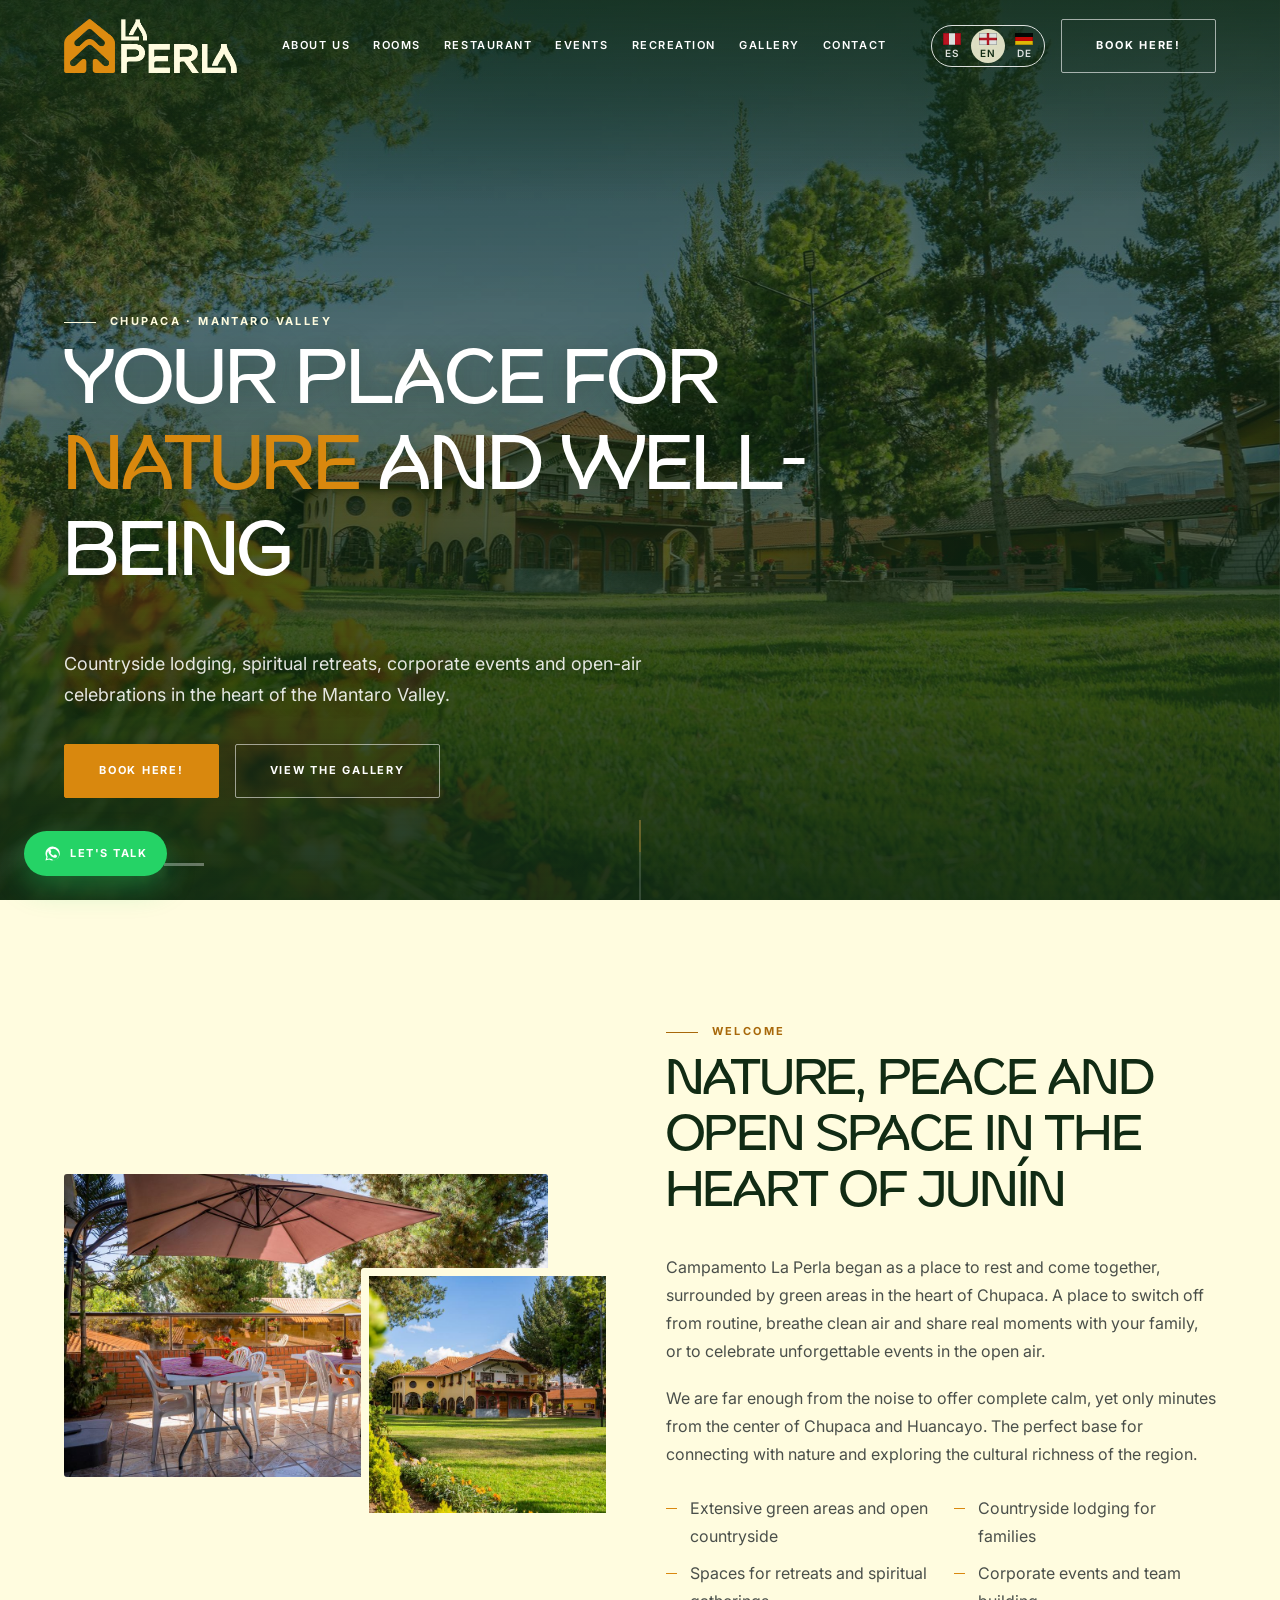
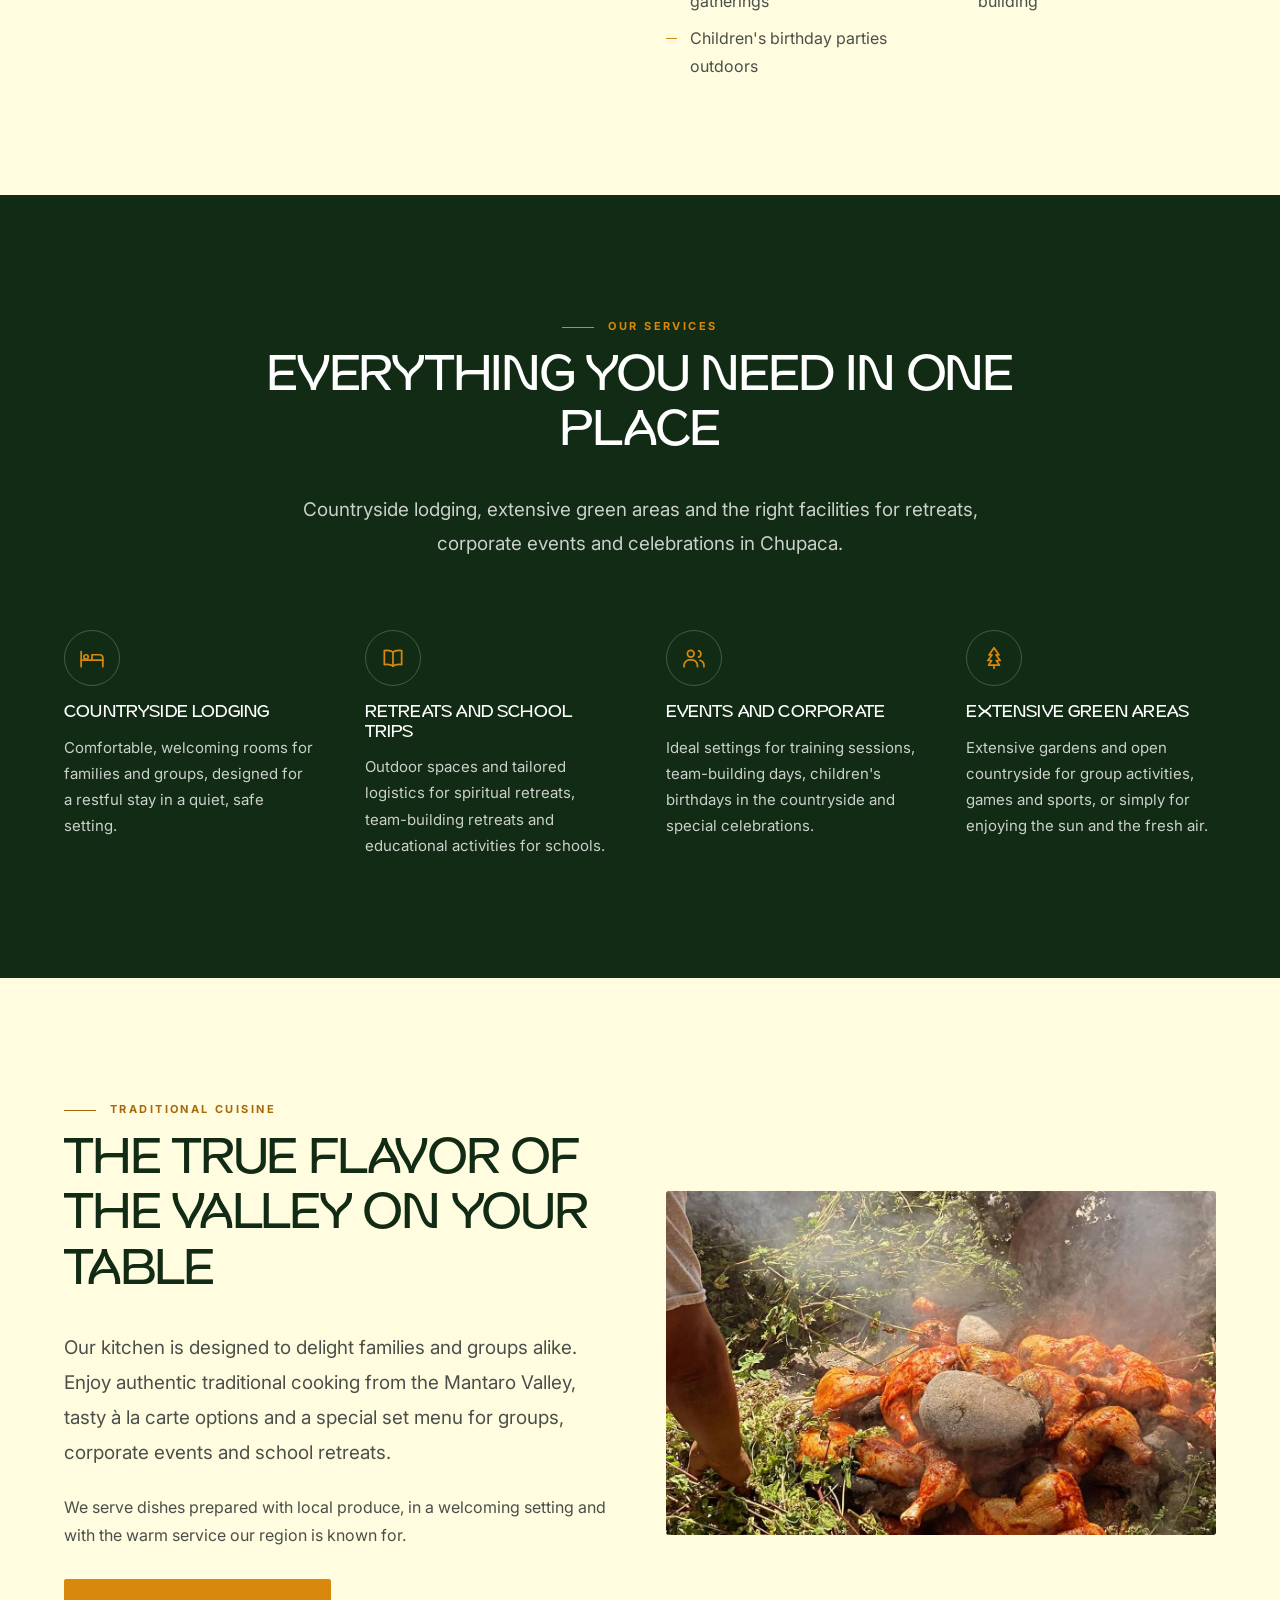
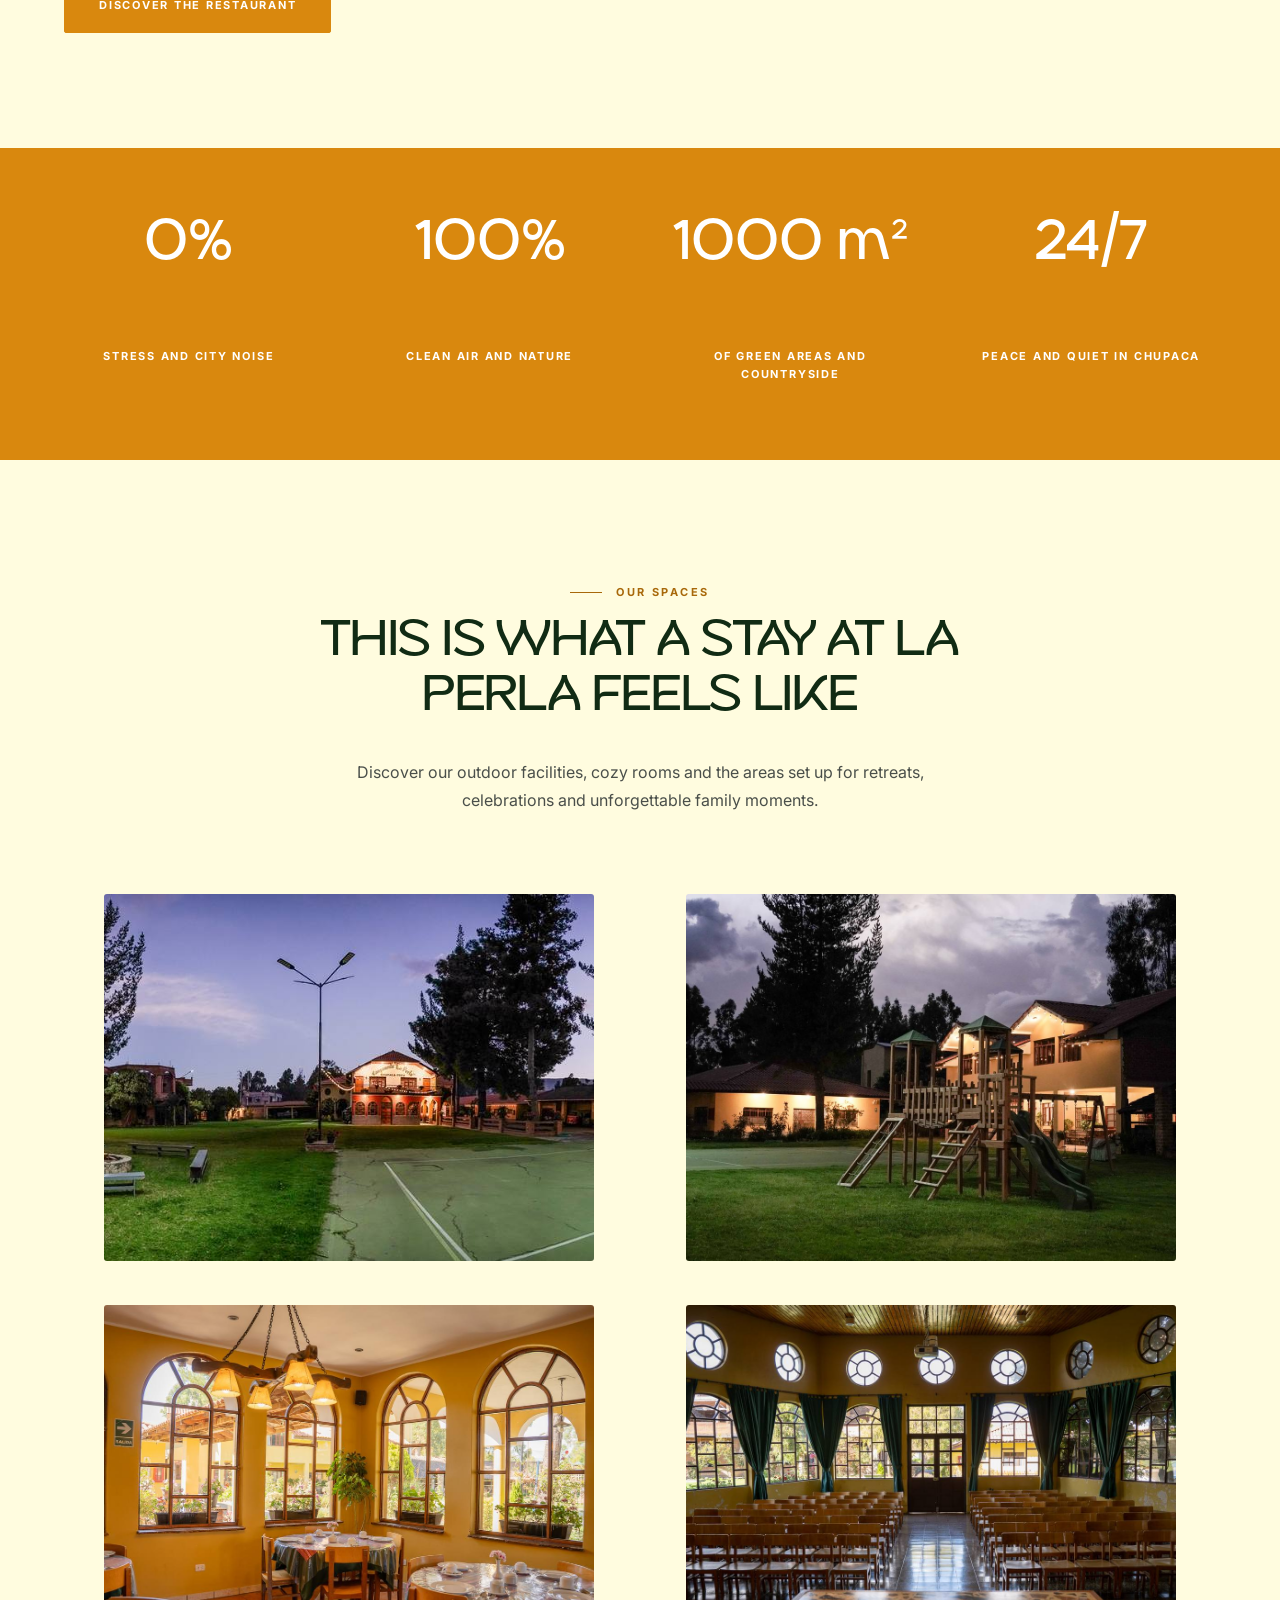
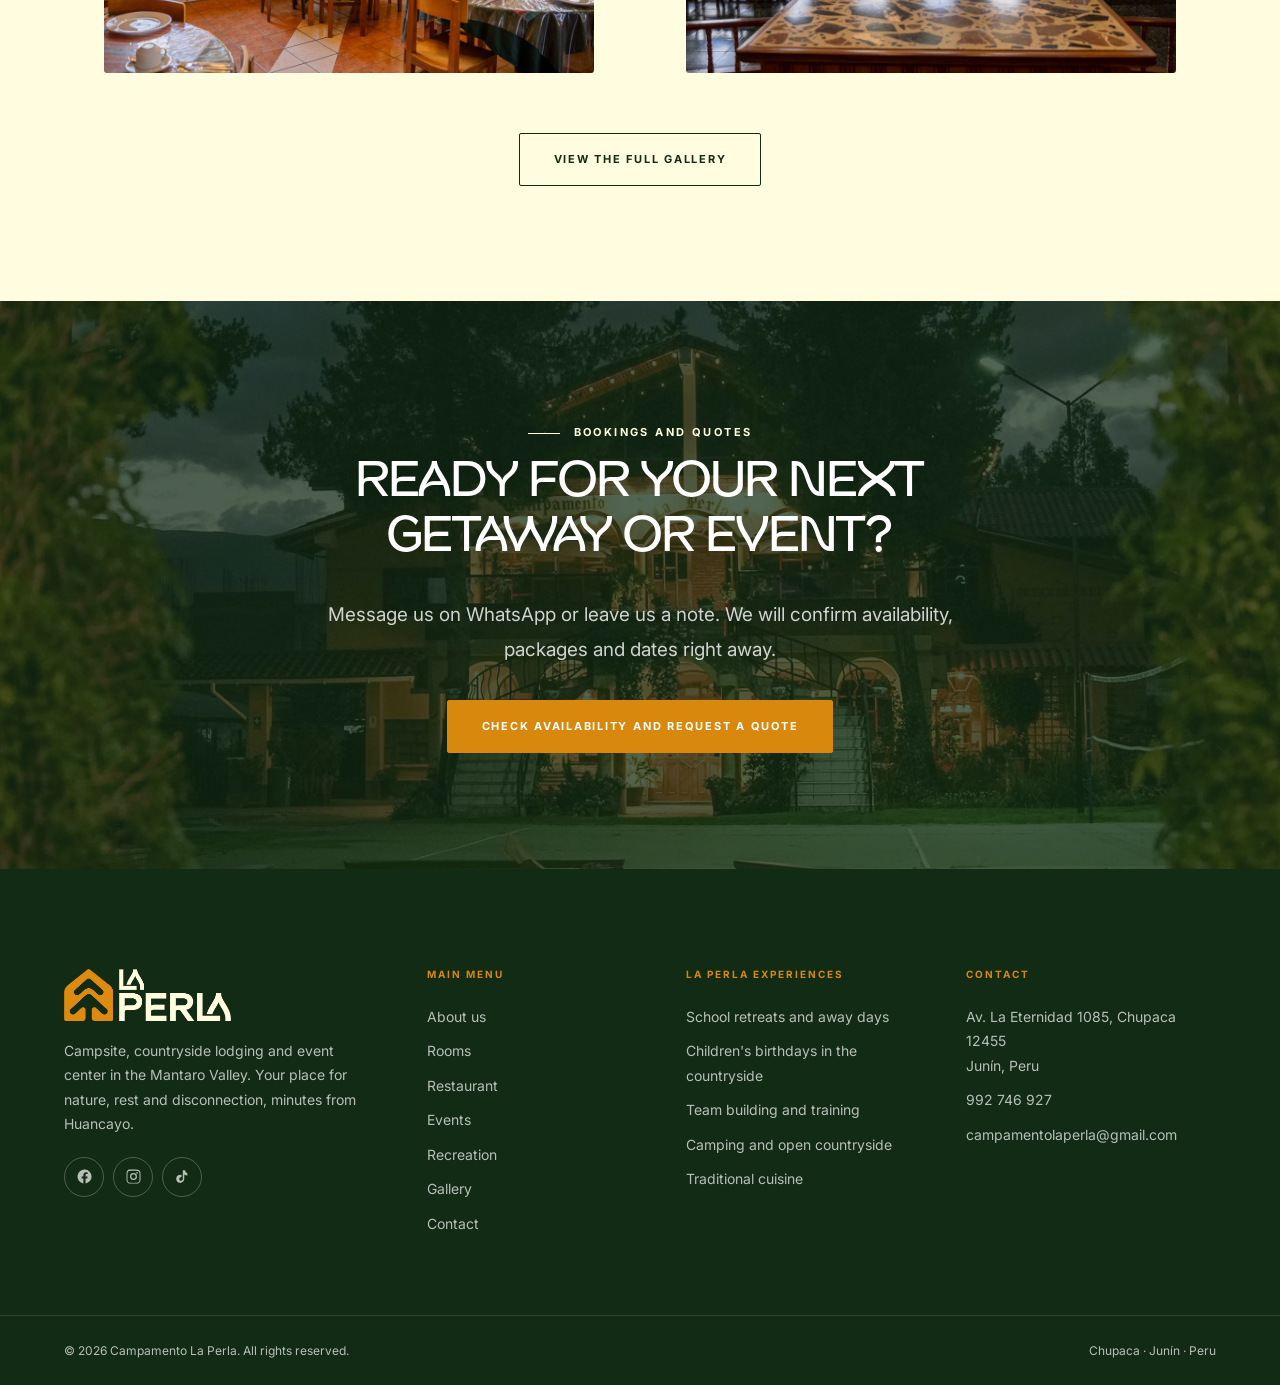
==== commit 3c497814: "Pone una banderita sobre cada idioma del selector Perú, Inglaterra y Alemania en SVG en línea, dibuj" ====
--- a/index.html
+++ b/index.html
@@ -61,9 +61,15 @@
 
         <div class="site-header__actions">
           <div class="lang-switch" role="group" data-i18n-aria="ui-idioma" aria-label="Idioma">
-            <button type="button" class="lang-switch__btn is-active" data-lang="es" lang="es" aria-pressed="true" aria-label="Español">ES</button>
-            <button type="button" class="lang-switch__btn" data-lang="en" lang="en" aria-pressed="false" aria-label="English">EN</button>
-            <button type="button" class="lang-switch__btn" data-lang="de" lang="de" aria-pressed="false" aria-label="Deutsch">DE</button>
+            <button type="button" class="lang-switch__btn is-active" data-lang="es" lang="es" aria-pressed="true" aria-label="Español">
+              <svg class="lang-switch__flag" viewBox="0 0 18 12" aria-hidden="true"><rect width="18" height="12" fill="#fff"/><path d="M0 0h6v12H0zm12 0h6v12h-6z" fill="#d91023"/><rect x=".35" y=".35" width="17.3" height="11.3" fill="none" stroke="rgba(0,0,0,.3)" stroke-width=".7"/></svg><span>ES</span>
+            </button>
+            <button type="button" class="lang-switch__btn" data-lang="en" lang="en" aria-pressed="false" aria-label="English">
+              <svg class="lang-switch__flag" viewBox="0 0 18 12" aria-hidden="true"><rect width="18" height="12" fill="#fff"/><path d="M7.8 0h2.4v12H7.8zM0 4.8h18v2.4H0z" fill="#ce1124"/><rect x=".35" y=".35" width="17.3" height="11.3" fill="none" stroke="rgba(0,0,0,.3)" stroke-width=".7"/></svg><span>EN</span>
+            </button>
+            <button type="button" class="lang-switch__btn" data-lang="de" lang="de" aria-pressed="false" aria-label="Deutsch">
+              <svg class="lang-switch__flag" viewBox="0 0 18 12" aria-hidden="true"><rect width="18" height="4" fill="#000"/><rect y="4" width="18" height="4" fill="#dd0000"/><rect y="8" width="18" height="4" fill="#ffce00"/><rect x=".35" y=".35" width="17.3" height="11.3" fill="none" stroke="rgba(0,0,0,.3)" stroke-width=".7"/></svg><span>DE</span>
+            </button>
           </div>
           <a data-i18n="reserva-aqui" data-i18n-aria="reserva-aqui-abre-whatsapp" class="btn btn--ghost" href="https://wa.link/ji8y45" target="_blank" rel="noopener" aria-label="Reserva aquí — abre WhatsApp">¡Reserva aquí!</a>
           <button data-i18n-aria="abrir-menu" class="burger" id="burger" aria-label="Abrir menú" aria-expanded="false" aria-controls="mobileMenu">
--- a/assets/css/style.css
+++ b/assets/css/style.css
@@ -336,7 +336,11 @@
 }
 .lang-switch:hover { opacity: 1; }
 .lang-switch__btn {
-  padding: 4px 9px;
+  display: flex;
+  flex-direction: column;
+  align-items: center;
+  gap: 3px;
+  padding: 4px 8px 5px;
   border-radius: 999px;
   font-family: var(--font-body);
   font-size: 10px;
@@ -346,6 +350,13 @@
   color: currentColor;
   background: transparent;
   transition: background 0.3s var(--ease), color 0.3s var(--ease);
+}
+/* Banderas: caja común de 18 × 12 para que la fila quede pareja */
+.lang-switch__flag {
+  display: block;
+  width: 18px;
+  height: 12px;
+  flex-shrink: 0;
 }
 .lang-switch__btn:hover { color: var(--naranja); }
 .lang-switch__btn.is-active {
@@ -922,7 +933,8 @@
   .burger { display: flex; }
   .site-header__actions .btn { display: none; }
   .lang-switch { gap: 0; padding: 2px; }
-  .lang-switch__btn { padding: 4px 7px; font-size: 9px; }
+  .lang-switch__btn { gap: 2px; padding: 3px 6px 4px; font-size: 9px; }
+  .lang-switch__flag { width: 15px; height: 10px; }
   .grid--3, .grid--4 { grid-template-columns: repeat(2, 1fr); }
   .grid--split { grid-template-columns: 1fr; }
   .media-stack__front { position: static; width: 100%; margin-top: 12px; border: 0; }
